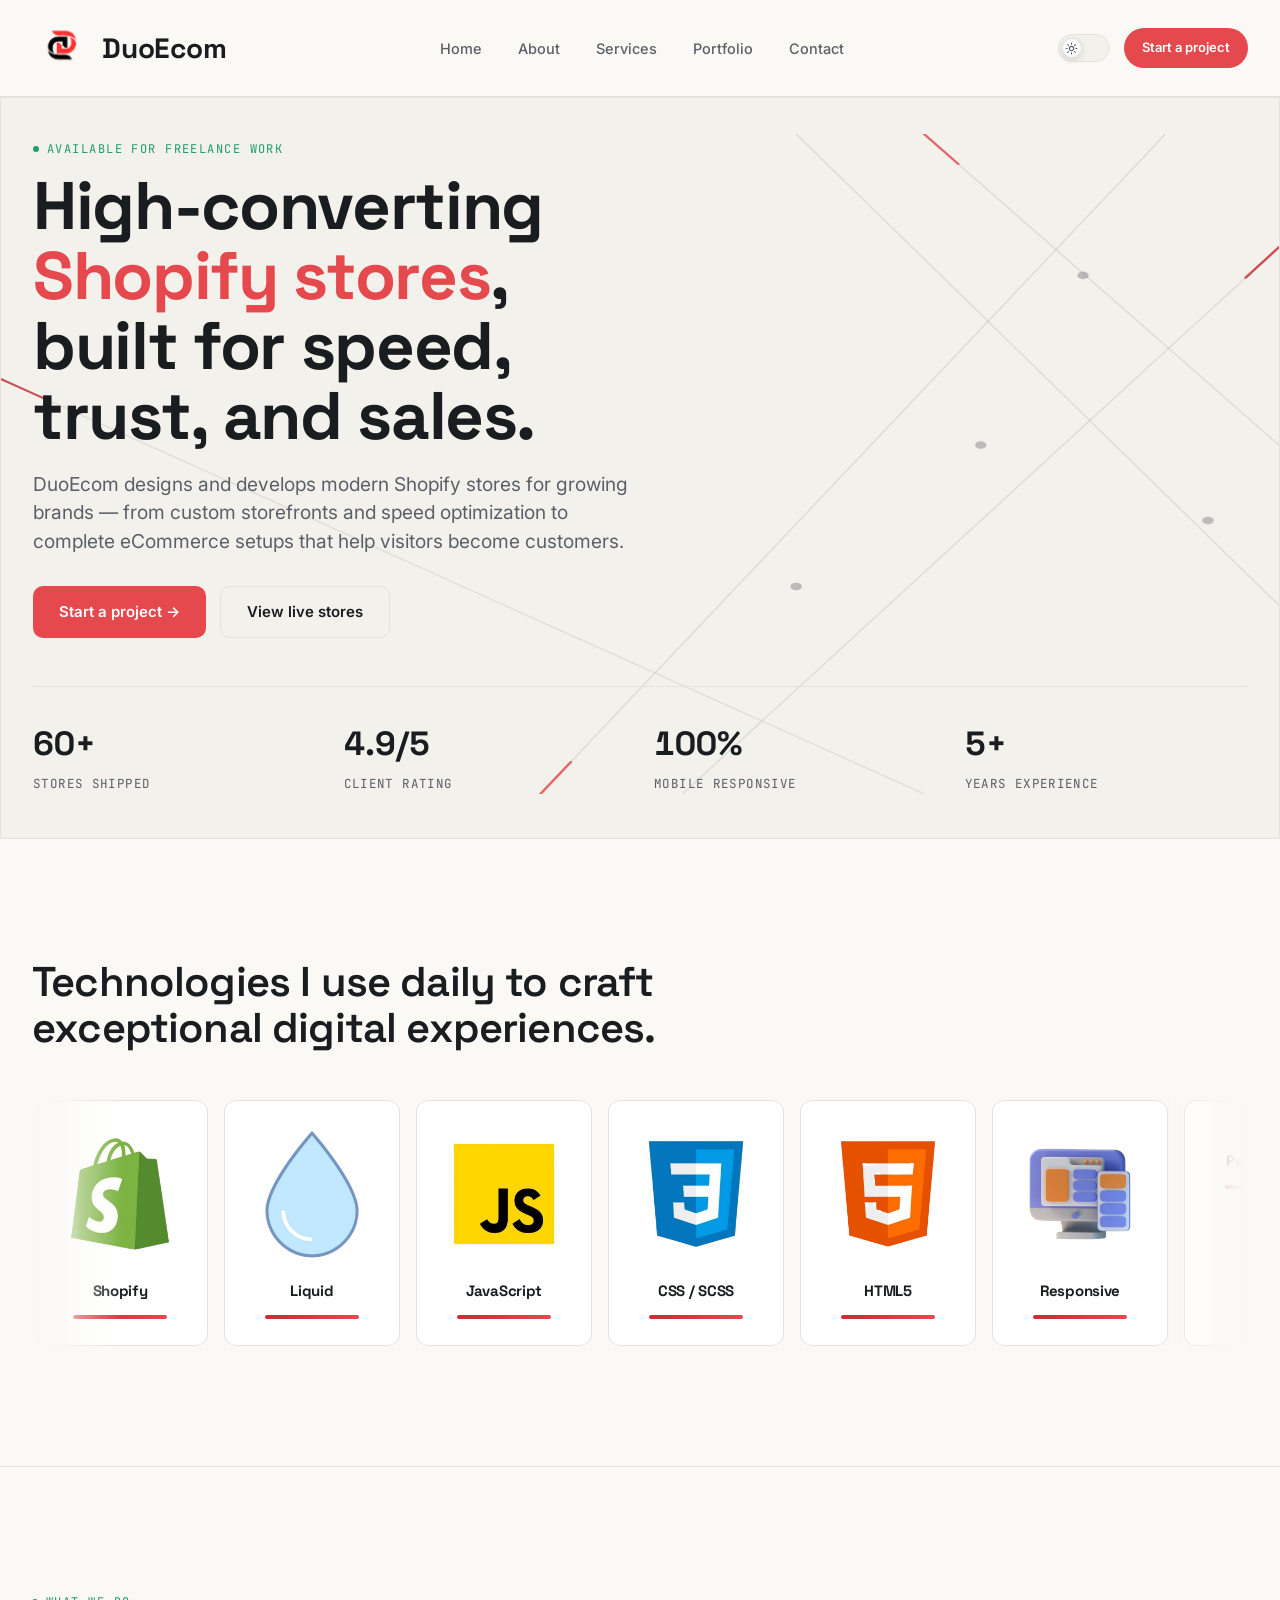
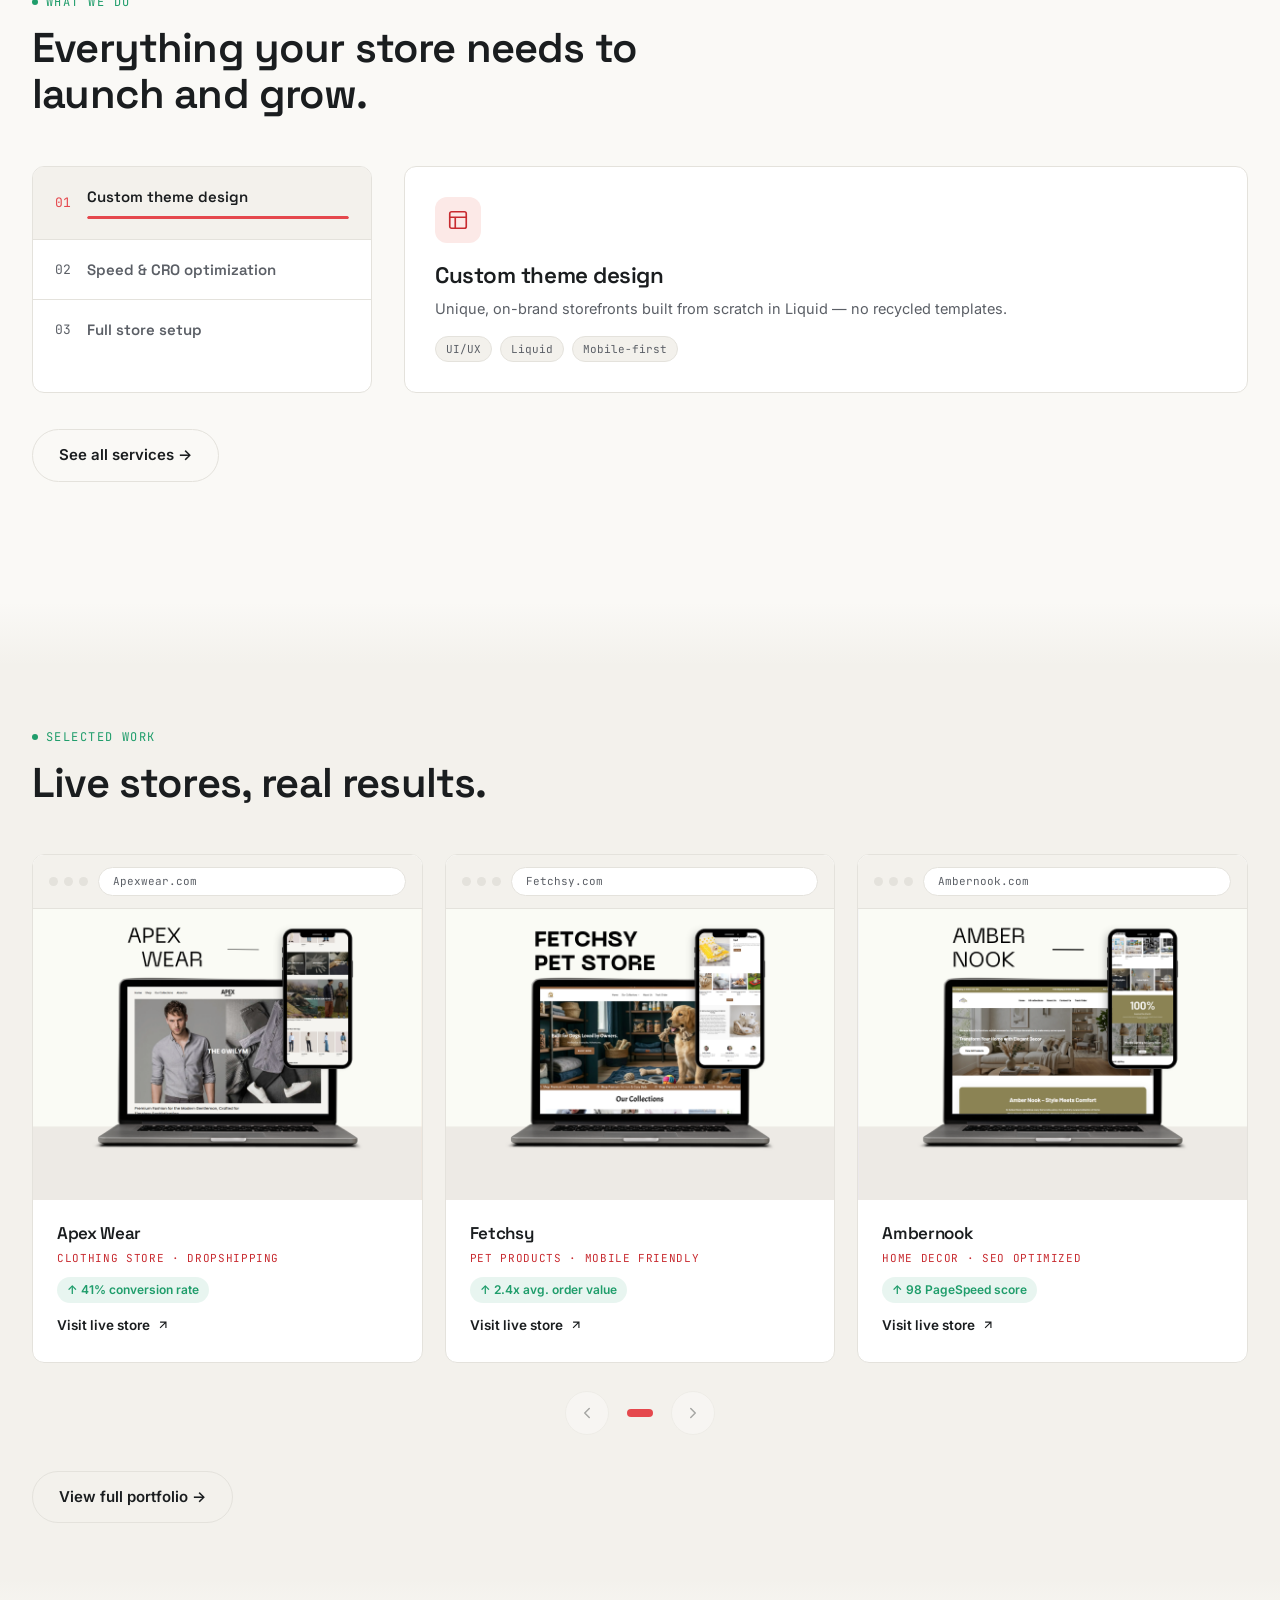
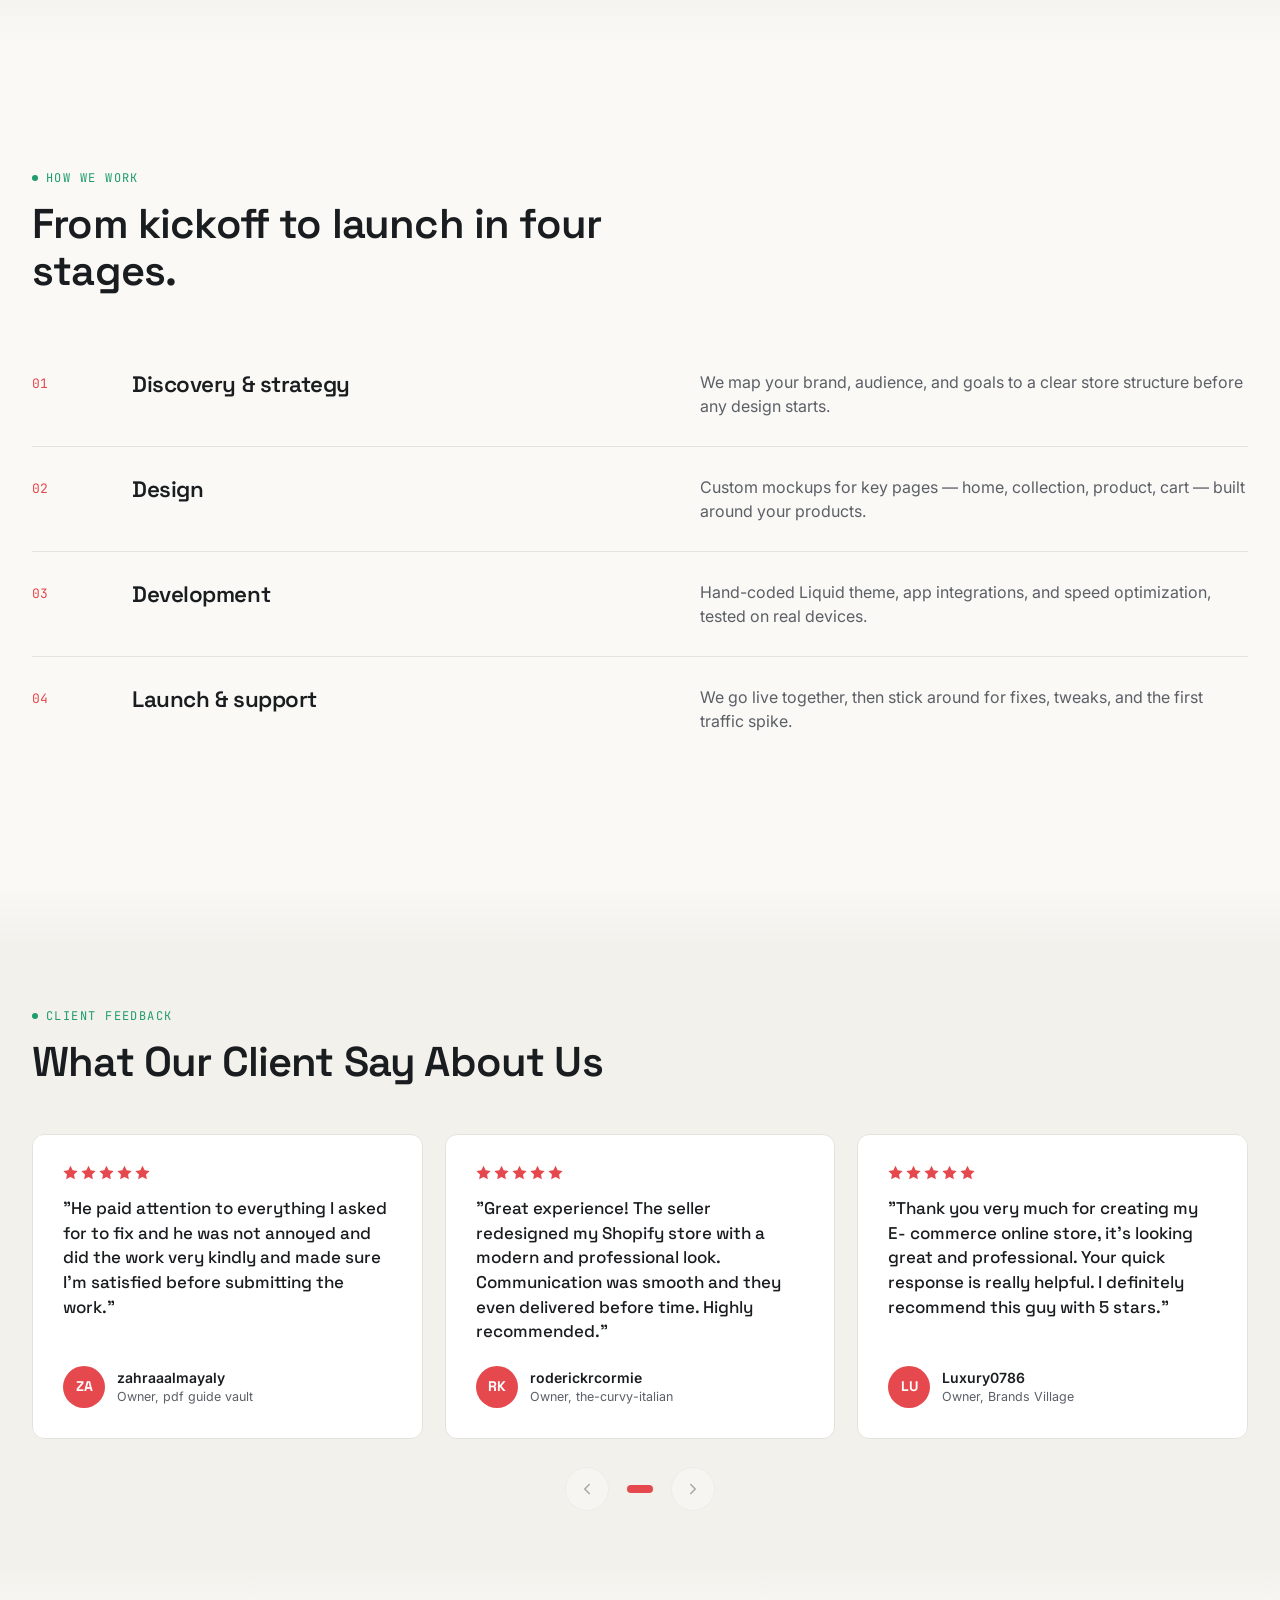
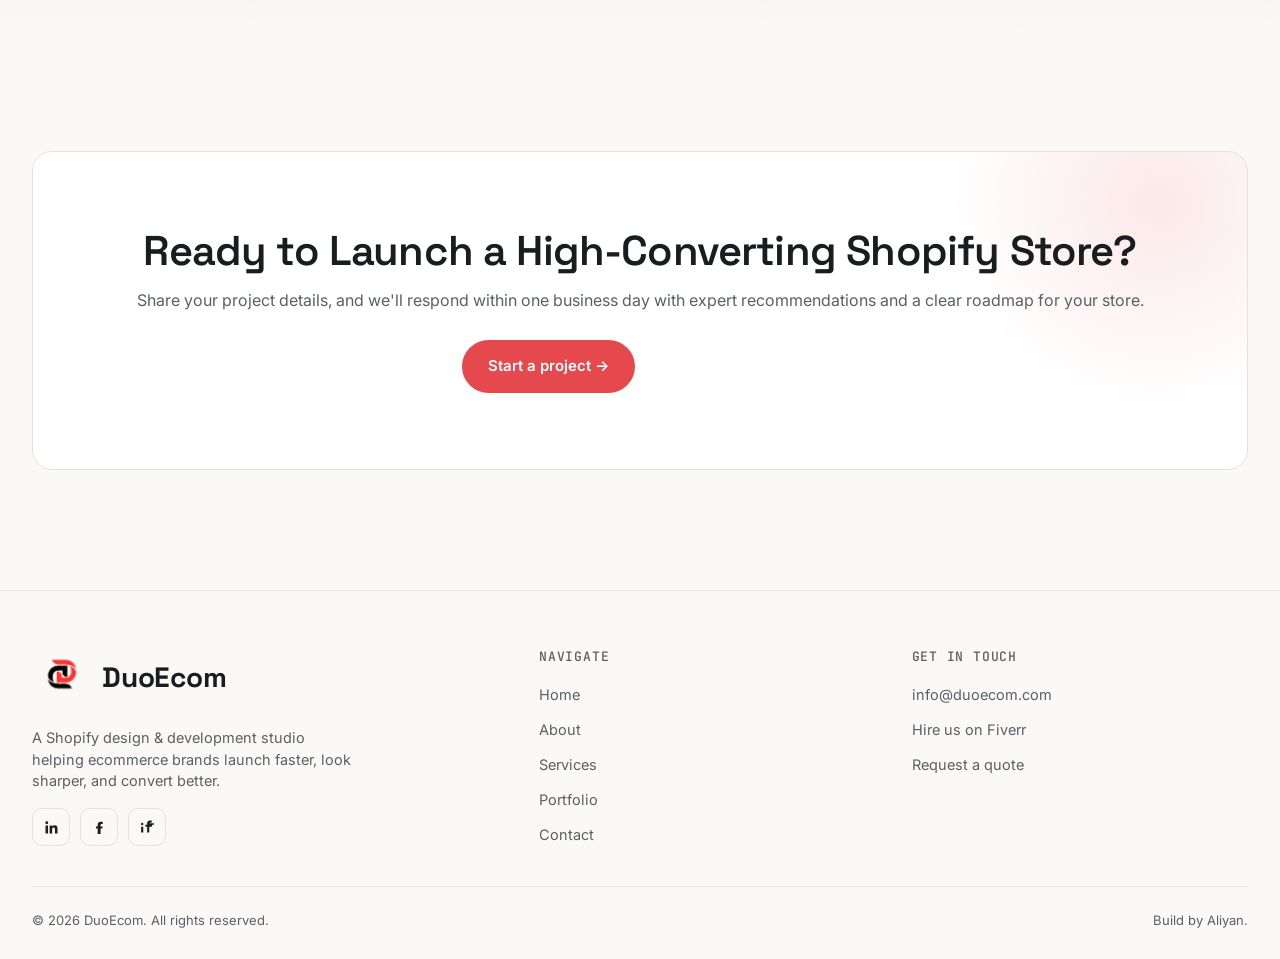
==== index.html @ a50bc4ed "first commit" ====
<!DOCTYPE html>
<html lang="en">
<head>
<meta charset="UTF-8">
<script>
(function(){
  try {
    var t = localStorage.getItem('duoecom-theme');
    if (t === 'dark') document.documentElement.setAttribute('data-theme', 'dark');
  } catch (e) {}
})();
</script>
<meta name="viewport" content="width=device-width, initial-scale=1.0">
<title>DuoEcom | Shopify Store Design &amp; Development Agency</title>
<meta name="description" content="DuoEcom is a Shopify design and development studio building high-converting ecommerce stores. Custom theme design, full store builds, migrations, and speed optimization for ambitious brands.">
<meta name="keywords" content="DuoEcom, Shopify agency, Shopify store design, Shopify development, Shopify theme design, Shopify experts, custom Shopify store, ecommerce web design">
<meta name="robots" content="index, follow">
<meta name="author" content="DuoEcom">
<link rel="canonical" href="https://duoecom.com/">

<!-- Open Graph / Facebook -->
<meta property="og:type" content="website">
<meta property="og:url" content="https://duoecom.com/">
<meta property="og:site_name" content="DuoEcom">
<meta property="og:title" content="DuoEcom | Shopify Store Design &amp; Development Agency">
<meta property="og:description" content="Custom Shopify theme design, full store builds, migrations, and speed optimization — DuoEcom builds Shopify stores that convert.">
<meta property="og:image" content="https://duoecom.com/images/og-cover.png">
<meta property="og:locale" content="en_US">

<!-- Twitter -->
<meta name="twitter:card" content="summary_large_image">
<meta name="twitter:title" content="DuoEcom | Shopify Store Design &amp; Development Agency">
<meta name="twitter:description" content="Custom Shopify theme design, full store builds, migrations, and speed optimization — DuoEcom builds Shopify stores that convert.">
<meta name="twitter:image" content="https://duoecom.com/images/og-cover.png">

<link rel="icon" type="image/png" href="./images/favicon.png">
<link rel="preconnect" href="https://fonts.googleapis.com">
<link href="https://fonts.googleapis.com/css2?family=Space+Grotesk:wght@500;600;700&family=Inter:wght@400;500;600;700&family=JetBrains+Mono:wght@400;500&display=swap" rel="stylesheet">
<link rel="stylesheet" href="./style.css">

<!-- Structured data: Organization -->
<script type="application/ld+json">
{
  "@context": "https://schema.org",
  "@type": "ProfessionalService",
  "name": "DuoEcom",
  "url": "https://duoecom.com/",
  "logo": "https://duoecom.com/images/logo1.png",
  "image": "https://duoecom.com/images/og-cover.png",
  "description": "DuoEcom is a Shopify design and development studio building high-converting ecommerce stores — custom theme design, full store builds, migrations, and speed optimization.",
  "email": "hello@duoecom.com",
  "sameAs": [
    "https://linkedin.com",
    "https://facebook.com",
    "https://fiverr.com"
  ],
  "areaServed": "Worldwide",
  "serviceType": ["Shopify theme design", "Shopify development", "Ecommerce store setup", "Shopify migration", "Conversion rate optimization"]
}
</script>
<script type="application/ld+json">
{
  "@context": "https://schema.org",
  "@type": "WebSite",
  "name": "DuoEcom",
  "url": "https://duoecom.com/"
}
</script>
</head>
<body>

<div class="scroll-progress" aria-hidden="true"></div>

<div id="preloader">
  <div class="preloader-logo">
    <img src="./images/logo1.png" alt="DuoEcom" class="logo-light">
    <img src="./images/logo2.png" alt="DuoEcom" class="logo-dark">
  </div>
  <div class="preloader-bar"></div>
</div>


<header class="site-header">
  <nav class="nav container">
    <a href="index.html" class="logo">
    <img src="./images/logo1.png" alt="DuoEcom Logo" class="logo-light">
    <img src="./images/logo2.png" alt="DuoEcom Logo" class="logo-dark">
    <span>DuoEcom</span></a>
    <ul class="nav-links">
      <li><a href="index.html">Home</a></li>
      <li><a href="./pages/about.html">About</a></li>
      <li><a href="./pages/services.html">Services</a></li>
      <li><a href="./pages/portfolio.html">Portfolio</a></li>
      <li><a href="./pages/contact.html">Contact</a></li>
    </ul>
    <div class="nav-right">
      <button class="theme-toggle" aria-label="Toggle dark mode" aria-pressed="false">
        <span class="knob">
          <svg class="icon-sun" viewBox="0 0 24 24" fill="none" stroke="currentColor" stroke-width="2" stroke-linecap="round"><circle cx="12" cy="12" r="4"/><path d="M12 2v2M12 20v2M4.93 4.93l1.41 1.41M17.66 17.66l1.41 1.41M2 12h2M20 12h2M6.34 17.66l-1.41 1.41M19.07 4.93l-1.41 1.41"/></svg>
          <svg class="icon-moon" viewBox="0 0 24 24" fill="none" stroke="currentColor" stroke-width="2" stroke-linecap="round" stroke-linejoin="round"><path d="M21 12.79A9 9 0 1 1 11.21 3 7 7 0 0 0 21 12.79z"/></svg>
        </span>
      </button>
      <a href="./pages/contact.html" class="btn btn-accent btn-sm nav-cta">Start a project</a>
      <button class="nav-toggle" aria-label="Toggle menu" aria-expanded="false">
        <span></span><span></span><span></span>
      </button>
    </div>
  </nav>
</header>

<div class="mobile-menu">
  <ul>
    <li><a href="index.html">Home</a></li>
    <li><a href="./pages/about.html">About</a></li>
    <li><a href="./pages/services.html">Services</a></li>
    <li><a href="./pages/portfolio.html">Portfolio</a></li>
    <li><a href="./pages/contact.html">Contact</a></li>
  </ul>
  <a href="./pages/contact.html" class="btn btn-accent mm-cta">Start a project</a>
  <button class="theme-toggle-mobile" aria-label="Toggle dark mode" aria-pressed="false">
    <svg class="icon-sun" viewBox="0 0 24 24" fill="none" stroke="currentColor" stroke-width="2" stroke-linecap="round" width="18" height="18"><circle cx="12" cy="12" r="4"/><path d="M12 2v2M12 20v2M4.93 4.93l1.41 1.41M17.66 17.66l1.41 1.41M2 12h2M20 12h2M6.34 17.66l-1.41 1.41M19.07 4.93l-1.41 1.41"/></svg>
    <svg class="icon-moon" viewBox="0 0 24 24" fill="none" stroke="currentColor" stroke-width="2" stroke-linecap="round" stroke-linejoin="round" width="18" height="18" style="display:none;"><path d="M21 12.79A9 9 0 1 1 11.21 3 7 7 0 0 0 21 12.79z"/></svg>
    <span>Dark mode</span>
  </button>
</div>

<main>

  <!-- ============ HERO ============ -->
  <section class="hero">
    <div class="hero-premium">
    <div class="container hero-inner">
      <div class="hero-network" aria-hidden="true">
        <svg viewBox="0 0 900 700" preserveAspectRatio="none">
          <!-- static faint grid lines -->
          <line class="net-line" x1="650" y1="0"   x2="900" y2="330" />
          <line class="net-line" x1="900" y1="120" x2="480" y2="700" />
          <line class="net-line" x1="380" y1="700" x2="820" y2="0" />
          <line class="net-line" x1="0"   y1="260" x2="650" y2="700" />
          <line class="net-line" x1="900" y1="500" x2="560" y2="0" />

          <!-- dots at a few intersections -->
          <circle class="net-dot" cx="762" cy="150" r="4" />
          <circle class="net-dot" cx="690" cy="330" r="4" />
          <circle class="net-dot" cx="560" cy="480" r="4" />
          <circle class="net-dot" cx="850" cy="410" r="4" />

          <!-- animated "running" lights, one per line -->
          <line class="net-flow net-flow-1" x1="650" y1="0"   x2="900" y2="330" />
          <line class="net-flow net-flow-2" x1="900" y1="120" x2="480" y2="700" />
          <line class="net-flow net-flow-3" x1="380" y1="700" x2="820" y2="0" />
          <line class="net-flow net-flow-4" x1="0"   y1="260" x2="650" y2="700" />
        </svg>
      </div>

      <div class="hero-grid">
        <div>
          <p class="eyebrow">Available for freelance work</p>
          <h1>High-converting <em style="font-style:normal; color:var(--accent);">Shopify stores</em>,<br>built for speed, trust, and sales.</h1>
          <p class="lead" style="margin-top:18px;">DuoEcom designs and develops modern Shopify stores for growing brands — from custom storefronts and speed optimization to complete eCommerce setups that help visitors become customers.</p>
          <div class="hero-actions">
            <a href="./pages/contact.html" class="btn btn-accent">Start a project →</a>
            <a href="./pages/portfolio.html" class="btn btn-ghost">View live stores</a>
          </div>
        </div>
      </div>

      <div class="hero-stats">
        <div class="hero-stat"><span class="num">60+</span><span class="label">STORES SHIPPED</span></div>
        <div class="hero-stat"><span class="num">4.9/5</span><span class="label">CLIENT RATING</span></div>
        <div class="hero-stat"><span class="num">100%</span><span class="label">MOBILE RESPONSIVE</span></div>
        <div class="hero-stat"><span class="num">5+</span><span class="label">YEARS EXPERIENCE</span></div>
      </div>
    </div>
    </div>
  </section>

  <!-- ============ TECH STACK ============ -->
  <section class="section container">
    <div class="section-head reveal">
      <h2>Technologies I use daily to craft exceptional digital experiences.</h2>
    </div>

    <div class="tech-marquee reveal" data-marquee>
      <div class="tech-marquee-fade tech-marquee-fade-left" aria-hidden="true"></div>
      <div class="tech-marquee-fade tech-marquee-fade-right" aria-hidden="true"></div>
      <div class="tech-marquee-track">
        <div class="tech-card">
          <div class="tech-icon">
            <img src="./images/shopify.png" alt="Shopify icon" loading="lazy">
          </div>
          <h3>Shopify</h3>
          <div class="tech-bar"></div>
        </div>
        <div class="tech-card">
          <div class="tech-icon">
            <img src="./images/liquid.png" alt="Liquid icon" loading="lazy">
          </div>
          <h3>Liquid</h3>
          <div class="tech-bar"></div>
        </div>
        <div class="tech-card">
          <div class="tech-icon">
            <img src="./images/js.png" alt="JavaScript icon" loading="lazy">
          </div>
          <h3>JavaScript</h3>
          <div class="tech-bar"></div>
        </div>
        <div class="tech-card">
          <div class="tech-icon">
            <img src="./images/css.png" alt="CSS / SCSS icon" loading="lazy">
          </div>
          <h3>CSS / SCSS</h3>
          <div class="tech-bar"></div>
        </div>
        <div class="tech-card">
          <div class="tech-icon">
            <img src="./images/html.png" alt="HTML5 icon" loading="lazy">
          </div>
          <h3>HTML5</h3>
          <div class="tech-bar"></div>
        </div>
        <div class="tech-card">
          <div class="tech-icon">
            <img src="./images/res.png" alt="Responsive icon" loading="lazy">
          </div>
          <h3>Responsive</h3>
          <div class="tech-bar"></div>
        </div>
        <div class="tech-card">
          <div class="tech-icon">
            <img src="./images/per.png" alt="Performance icon" loading="lazy">
          </div>
          <h3>Performance</h3>
          <div class="tech-bar"></div>
        </div>
        <div class="tech-card">
          <div class="tech-icon">
            <img src="./images/ui.png" alt="UX Design icon" loading="lazy">
          </div>
          <h3>UX Design</h3>
          <div class="tech-bar"></div>
        </div>
      </div>
      <div class="tech-marquee-track" aria-hidden="true">
        <div class="tech-card">
          <div class="tech-icon">
            <img src="./images/shopify.png" alt="" loading="lazy">
          </div>
          <h3>Shopify</h3>
          <div class="tech-bar"></div>
        </div>
        <div class="tech-card">
          <div class="tech-icon">
            <img src="./images/liquid.png" alt="" loading="lazy">
          </div>
          <h3>Liquid</h3>
          <div class="tech-bar"></div>
        </div>
        <div class="tech-card">
          <div class="tech-icon">
            <img src="./images/js.png" alt="" loading="lazy">
          </div>
          <h3>JavaScript</h3>
          <div class="tech-bar"></div>
        </div>
        <div class="tech-card">
          <div class="tech-icon">
            <img src="./images/css.png" alt="" loading="lazy">
          </div>
          <h3>CSS / SCSS</h3>
          <div class="tech-bar"></div>
        </div>
        <div class="tech-card">
          <div class="tech-icon">
            <img src="./images/html.png" alt="" loading="lazy">
          </div>
          <h3>HTML5</h3>
          <div class="tech-bar"></div>
        </div>
        <div class="tech-card">
          <div class="tech-icon">
            <img src="./images/res.png" alt="" loading="lazy">
          </div>
          <h3>Responsive</h3>
          <div class="tech-bar"></div>
        </div>
        <div class="tech-card">
          <div class="tech-icon">
            <img src="./images/per.png" alt="" loading="lazy">
          </div>
          <h3>Performance</h3>
          <div class="tech-bar"></div>
        </div>
        <div class="tech-card">
          <div class="tech-icon">
            <img src="./images/ui.png" alt="" loading="lazy">
          </div>
          <h3>UX Design</h3>
          <div class="tech-bar"></div>
        </div>
      </div>
    </div>
  </section>

  <hr class="divider container">

  <!-- ============ SERVICES PREVIEW ============ -->
  <section class="section container">
    <div class="section-head reveal">
      <p class="eyebrow">What we do</p>
      <h2>Everything your store needs to launch and grow.</h2>
    </div>

    <div class="services-interactive reveal" data-service-tabs>
      <div class="services-nav">
        <button class="service-nav-item is-active" data-service-target="0" type="button">
          <span class="service-nav-num">01</span>
          <span class="service-nav-text">
            <span class="service-nav-title">Custom theme design</span>
            <span class="service-nav-progress"><span class="service-nav-progress-fill"></span></span>
          </span>
        </button>
        <button class="service-nav-item" data-service-target="1" type="button">
          <span class="service-nav-num">02</span>
          <span class="service-nav-text">
            <span class="service-nav-title">Speed &amp; CRO optimization</span>
            <span class="service-nav-progress"><span class="service-nav-progress-fill"></span></span>
          </span>
        </button>
        <button class="service-nav-item" data-service-target="2" type="button">
          <span class="service-nav-num">03</span>
          <span class="service-nav-text">
            <span class="service-nav-title">Full store setup</span>
            <span class="service-nav-progress"><span class="service-nav-progress-fill"></span></span>
          </span>
        </button>
      </div>

      <div class="services-panels">
        <div class="card service-panel is-active" data-service-panel="0">
          <div class="service-icon">
            <svg viewBox="0 0 24 24" fill="none" stroke-width="1.8" stroke-linecap="round"><rect x="3" y="3" width="18" height="18" rx="2"/><path d="M3 9h18M9 21V9"/></svg>
          </div>
          <h3>Custom theme design</h3>
          <p style="margin-top:8px; font-size:14.5px;">Unique, on-brand storefronts built from scratch in Liquid — no recycled templates.</p>
          <div class="service-tags"><span class="tag">UI/UX</span><span class="tag">Liquid</span><span class="tag">Mobile-first</span></div>
        </div>

        <div class="card service-panel" data-service-panel="1">
          <div class="service-icon">
            <svg viewBox="0 0 24 24" fill="none" stroke-width="1.8" stroke-linecap="round"><path d="M13 2L3 14h7l-1 8 10-12h-7l1-8z"/></svg>
          </div>
          <h3>Speed &amp; CRO optimization</h3>
          <p style="margin-top:8px; font-size:14.5px;">Faster load times, smarter checkout flows, and layout tweaks that turn browsers into buyers.</p>
          <div class="service-tags"><span class="tag">Core Web Vitals</span><span class="tag">A/B testing</span></div>
        </div>

        <div class="card service-panel" data-service-panel="2">
          <div class="service-icon">
            <svg viewBox="0 0 24 24" fill="none" stroke-width="1.8" stroke-linecap="round"><path d="M14 2H6a2 2 0 0 0-2 2v16a2 2 0 0 0 2 2h12a2 2 0 0 0 2-2V8z"/><path d="M14 2v6h6"/></svg>
          </div>
          <h3>Full store setup</h3>
          <p style="margin-top:8px; font-size:14.5px;">Apps, payments, shipping, and product catalog — configured end to end, ready to sell on day one.</p>
          <div class="service-tags"><span class="tag">Migration</span><span class="tag">Apps</span></div>
        </div>
      </div>
    </div>

    <div style="margin-top:36px;">
      <a href="./pages/services.html" class="btn btn-ghost">See all services →</a>
    </div>
  </section>

  <!-- ============ PORTFOLIO PREVIEW ============ -->
  <section class="section section-bg">
    <div class="container">
      <div class="section-head reveal">
        <p class="eyebrow">Selected work</p>
        <h2>Live stores, real results.</h2>
      </div>

      <div class="carousel" data-carousel>
        <div class="carousel-viewport" data-carousel-viewport>
          <div class="carousel-track" data-carousel-track>

            <div class="card portfolio-card carousel-slide reveal" style="--i:0">
              <div class="store-frame">
                <div class="store-frame-bar">
                  <div class="store-frame-dots"><span></span><span></span><span></span></div>
                  <div class="store-frame-url">Apexwear.com</div>
                </div>
                <button type="button" class="store-frame-body reveal-img lightbox-trigger" style="background:linear-gradient(135deg,#FBEFE6,#F3E2D3);"
                  data-lightbox-src="./images/work1.png"
                  data-lightbox-title="Apex Wear"
                  data-lightbox-cat="Clothing store · Dropshipping"
                  data-lightbox-chip="↑ 41% conversion rate"
                  aria-label="Open Apex Wear store preview">
                  <img src="./images/work1.png" alt="Aural Home — Shopify e-commerce store homepage design" width="800" height="500" loading="lazy" />
                  <span class="lightbox-hint">
                    <svg viewBox="0 0 24 24" fill="none" stroke="currentColor" stroke-width="2" stroke-linecap="round" stroke-linejoin="round"><path d="M15 3h6v6M9 21H3v-6M21 3l-7 7M3 21l7-7"/></svg>
                  </span>
                </button>
              </div>
              <div class="portfolio-meta">
                <div class="row"><h3 style="font-size:17px;">Apex Wear</h3></div>
                <p class="cat">Clothing store · Dropshipping</p>
                <span class="result-chip">↑ 41% conversion rate</span><br>
                <a href="#" target="_blank" rel="noopener" class="portfolio-link">Visit live store <svg viewBox="0 0 24 24" fill="none" stroke="currentColor" stroke-width="2"><path d="M7 17L17 7M7 7h10v10"/></svg></a>
              </div>
            </div>

            <div class="card portfolio-card carousel-slide reveal" style="--i:1">
              <div class="store-frame">
                <div class="store-frame-bar">
                  <div class="store-frame-dots"><span></span><span></span><span></span></div>
                  <div class="store-frame-url">Fetchsy.com</div>
                </div>
                <button type="button" class="store-frame-body reveal-img lightbox-trigger" style="background:linear-gradient(135deg,#E7EEFB,#DCE6F7);"
                  data-lightbox-src="./images/work2.png"
                  data-lightbox-title="Fetchsy"
                  data-lightbox-cat="Pet products · Mobile Friendly"
                  data-lightbox-chip="↑ 2.4x avg. order value"
                  aria-label="Open Fetchsy store preview">
                  <img src="./images/work2.png" alt="Peaks & Co. — Shopify e-commerce store homepage design" width="800" height="500" loading="lazy" />
                  <span class="lightbox-hint">
                    <svg viewBox="0 0 24 24" fill="none" stroke="currentColor" stroke-width="2" stroke-linecap="round" stroke-linejoin="round"><path d="M15 3h6v6M9 21H3v-6M21 3l-7 7M3 21l7-7"/></svg>
                  </span>
                </button>
              </div>
              <div class="portfolio-meta">
                <div class="row"><h3 style="font-size:17px;">Fetchsy</h3></div>
                <p class="cat">Pet products · Mobile Friendly</p>
                <span class="result-chip">↑ 2.4x avg. order value</span><br>
                <a href="#" target="_blank" rel="noopener" class="portfolio-link">Visit live store <svg viewBox="0 0 24 24" fill="none" stroke="currentColor" stroke-width="2"><path d="M7 17L17 7M7 7h10v10"/></svg></a>
              </div>
            </div>

            <div class="card portfolio-card carousel-slide reveal" style="--i:2">
              <div class="store-frame">
                <div class="store-frame-bar">
                  <div class="store-frame-dots"><span></span><span></span><span></span></div>
                  <div class="store-frame-url">Ambernook.com</div>
                </div>
                <button type="button" class="store-frame-body reveal-img lightbox-trigger" style="background:linear-gradient(135deg,#EDEAFB,#E3DEF6);"
                  data-lightbox-src="./images/work3.png"
                  data-lightbox-title="Ambernook"
                  data-lightbox-cat="Home decor · SEO Optimized"
                  data-lightbox-chip="↑ 98 PageSpeed score"
                  aria-label="Open Ambernook store preview">
                  <img src="./images/work3.png" alt="Lumen Skincare — Shopify e-commerce store homepage design" width="800" height="500" loading="lazy" />
                  <span class="lightbox-hint">
                    <svg viewBox="0 0 24 24" fill="none" stroke="currentColor" stroke-width="2" stroke-linecap="round" stroke-linejoin="round"><path d="M15 3h6v6M9 21H3v-6M21 3l-7 7M3 21l7-7"/></svg>
                  </span>
                </button>
              </div>
              <div class="portfolio-meta">
                <div class="row"><h3 style="font-size:17px;">Ambernook</h3></div>
                <p class="cat">Home decor · SEO Optimized</p>
                <span class="result-chip">↑ 98 PageSpeed score</span><br>
                <a href="#" target="_blank" rel="noopener" class="portfolio-link">Visit live store <svg viewBox="0 0 24 24" fill="none" stroke="currentColor" stroke-width="2"><path d="M7 17L17 7M7 7h10v10"/></svg></a>
              </div>
            </div>

          </div>
        </div>

        <div class="carousel-controls">
          <button class="carousel-arrow" data-carousel-prev type="button" aria-label="Previous store">
            <svg viewBox="0 0 24 24" fill="none" stroke="currentColor" stroke-width="2" stroke-linecap="round" stroke-linejoin="round"><path d="M15 18l-6-6 6-6"/></svg>
          </button>
          <div class="carousel-dots" data-carousel-dots></div>
          <button class="carousel-arrow" data-carousel-next type="button" aria-label="Next store">
            <svg viewBox="0 0 24 24" fill="none" stroke="currentColor" stroke-width="2" stroke-linecap="round" stroke-linejoin="round"><path d="M9 18l6-6-6-6"/></svg>
          </button>
        </div>
      </div>

      <div style="margin-top:36px;">
        <a href="./pages/portfolio.html" class="btn btn-ghost">View full portfolio →</a>
      </div>
    </div>
  </section>

  <!-- ============ PROCESS ============ -->
  <section class="section container">
    <div class="section-head reveal">
      <p class="eyebrow">How we work</p>
      <h2>From kickoff to launch in four stages.</h2>
    </div>
    <div class="process-list reveal-group">
      <div class="process-step reveal" style="--i:0">
        <span class="process-num">01</span>
        <h3>Discovery &amp; strategy</h3>
        <p>We map your brand, audience, and goals to a clear store structure before any design starts.</p>
      </div>
      <div class="process-step reveal" style="--i:1">
        <span class="process-num">02</span>
        <h3>Design</h3>
        <p>Custom mockups for key pages — home, collection, product, cart — built around your products.</p>
      </div>
      <div class="process-step reveal" style="--i:2">
        <span class="process-num">03</span>
        <h3>Development</h3>
        <p>Hand-coded Liquid theme, app integrations, and speed optimization, tested on real devices.</p>
      </div>
      <div class="process-step reveal" style="--i:3">
        <span class="process-num">04</span>
        <h3>Launch &amp; support</h3>
        <p>We go live together, then stick around for fixes, tweaks, and the first traffic spike.</p>
      </div>
    </div>
  </section>

  <!-- ============ TESTIMONIALS ============ -->
  <section class="section section-bg">
    <div class="container">
      <div class="section-head reveal">
        <p class="eyebrow">Client feedback</p>
        <h2>What Our Client Say About Us</h2>
      </div>

      <div class="carousel testimonial-carousel" data-carousel>
        <div class="carousel-viewport" data-carousel-viewport>
          <div class="carousel-track" data-carousel-track>

            <div class="card testimonial-card carousel-slide reveal" style="--i:0">
              <div>
                <div class="stars">
                  <svg viewBox="0 0 20 20"><path d="M10 1l2.9 6 6.6.9-4.8 4.6 1.1 6.5L10 16l-5.8 3 1.1-6.5L.5 7.9l6.6-.9z"/></svg>
                  <svg viewBox="0 0 20 20"><path d="M10 1l2.9 6 6.6.9-4.8 4.6 1.1 6.5L10 16l-5.8 3 1.1-6.5L.5 7.9l6.6-.9z"/></svg>
                  <svg viewBox="0 0 20 20"><path d="M10 1l2.9 6 6.6.9-4.8 4.6 1.1 6.5L10 16l-5.8 3 1.1-6.5L.5 7.9l6.6-.9z"/></svg>
                  <svg viewBox="0 0 20 20"><path d="M10 1l2.9 6 6.6.9-4.8 4.6 1.1 6.5L10 16l-5.8 3 1.1-6.5L.5 7.9l6.6-.9z"/></svg>
                  <svg viewBox="0 0 20 20"><path d="M10 1l2.9 6 6.6.9-4.8 4.6 1.1 6.5L10 16l-5.8 3 1.1-6.5L.5 7.9l6.6-.9z"/></svg>
                </div>
                <p class="testimonial-quote">"He paid attention to everything I asked for to fix and he was not annoyed and did the work very kindly and made sure I’m satisfied before submitting the work."</p>
              </div>
              <div class="testimonial-person">
                <div class="avatar">ZA</div>
                <div><div class="name">zahraaalmayaly</div><div class="role">Owner, pdf guide vault</div></div>
              </div>
            </div>

            <div class="card testimonial-card carousel-slide reveal" style="--i:1">
              <div>
                <div class="stars">
                  <svg viewBox="0 0 20 20"><path d="M10 1l2.9 6 6.6.9-4.8 4.6 1.1 6.5L10 16l-5.8 3 1.1-6.5L.5 7.9l6.6-.9z"/></svg>
                  <svg viewBox="0 0 20 20"><path d="M10 1l2.9 6 6.6.9-4.8 4.6 1.1 6.5L10 16l-5.8 3 1.1-6.5L.5 7.9l6.6-.9z"/></svg>
                  <svg viewBox="0 0 20 20"><path d="M10 1l2.9 6 6.6.9-4.8 4.6 1.1 6.5L10 16l-5.8 3 1.1-6.5L.5 7.9l6.6-.9z"/></svg>
                  <svg viewBox="0 0 20 20"><path d="M10 1l2.9 6 6.6.9-4.8 4.6 1.1 6.5L10 16l-5.8 3 1.1-6.5L.5 7.9l6.6-.9z"/></svg>
                  <svg viewBox="0 0 20 20"><path d="M10 1l2.9 6 6.6.9-4.8 4.6 1.1 6.5L10 16l-5.8 3 1.1-6.5L.5 7.9l6.6-.9z"/></svg>
                </div>
                <p class="testimonial-quote">"Great experience! The seller redesigned my Shopify store with a modern and professional look. Communication was smooth and they even delivered before time. Highly recommended."</p>
              </div>
              <div class="testimonial-person">
                <div class="avatar">RK</div>
                <div><div class="name">roderickrcormie</div><div class="role">Owner, the-curvy-italian</div></div>
              </div>
            </div>

            <div class="card testimonial-card carousel-slide reveal" style="--i:2">
              <div>
                <div class="stars">
                  <svg viewBox="0 0 20 20"><path d="M10 1l2.9 6 6.6.9-4.8 4.6 1.1 6.5L10 16l-5.8 3 1.1-6.5L.5 7.9l6.6-.9z"/></svg>
                  <svg viewBox="0 0 20 20"><path d="M10 1l2.9 6 6.6.9-4.8 4.6 1.1 6.5L10 16l-5.8 3 1.1-6.5L.5 7.9l6.6-.9z"/></svg>
                  <svg viewBox="0 0 20 20"><path d="M10 1l2.9 6 6.6.9-4.8 4.6 1.1 6.5L10 16l-5.8 3 1.1-6.5L.5 7.9l6.6-.9z"/></svg>
                  <svg viewBox="0 0 20 20"><path d="M10 1l2.9 6 6.6.9-4.8 4.6 1.1 6.5L10 16l-5.8 3 1.1-6.5L.5 7.9l6.6-.9z"/></svg>
                  <svg viewBox="0 0 20 20"><path d="M10 1l2.9 6 6.6.9-4.8 4.6 1.1 6.5L10 16l-5.8 3 1.1-6.5L.5 7.9l6.6-.9z"/></svg>
                </div>
                <p class="testimonial-quote">"Thank you very much for creating my E- commerce online store, it’s looking great and professional. Your quick response is really helpful. I definitely recommend this guy with 5 stars."</p>
              </div>
              <div class="testimonial-person">
                <div class="avatar">LU</div>
                <div><div class="name">Luxury0786</div><div class="role">Owner, Brands Village</div></div>
              </div>
            </div>

          </div>
        </div>

        <div class="carousel-controls">
          <button class="carousel-arrow" data-carousel-prev type="button" aria-label="Previous testimonial">
            <svg viewBox="0 0 24 24" fill="none" stroke="currentColor" stroke-width="2" stroke-linecap="round" stroke-linejoin="round"><path d="M15 18l-6-6 6-6"/></svg>
          </button>
          <div class="carousel-dots" data-carousel-dots></div>
          <button class="carousel-arrow" data-carousel-next type="button" aria-label="Next testimonial">
            <svg viewBox="0 0 24 24" fill="none" stroke="currentColor" stroke-width="2" stroke-linecap="round" stroke-linejoin="round"><path d="M9 18l6-6-6-6"/></svg>
          </button>
        </div>
      </div>
    </div>
  </section>

  <!-- ============ CTA ============ -->
  <section class="section container">
    <div class="cta-band reveal">
      <h2>Ready to Launch a High-Converting Shopify Store?</h2>
      <p>Share your project details, and we'll respond within one business day with expert recommendations and a clear roadmap for your store.</p>
      <div class="btn-row">
        <a href="./pages/contact.html" class="btn btn-accent">Start a project →</a>
        <a href="./pages/portfolio.html" class="btn btn-ghost" style="border-color:rgba(255,255,255,.3); color:#fff;">View live stores</a>
      </div>
    </div>
  </section>

</main>

<footer class="site-footer">
  <div class="container">
    <div class="footer-top">
      <div class="footer-brand">
      <a href="index.html" class="logo">
    <img src="./images/logo1.png" alt="DuoEcom Logo" class="logo-light">
    <img src="./images/logo2.png" alt="DuoEcom Logo" class="logo-dark">
    <span>DuoEcom</span></a>
        <p>A Shopify design &amp; development studio helping ecommerce brands launch faster, look sharper, and convert better.</p>
        <div class="social-row">
          <a href="https://www.linkedin.com/in/aliyan-yousaf/" target="_blank" rel="noopener" class="social-btn" aria-label="LinkedIn">
            <svg viewBox="0 0 24 24" fill="var(--ink)"><path d="M20.45 20.45h-3.56v-5.57c0-1.33-.02-3.04-1.85-3.04-1.85 0-2.14 1.45-2.14 2.94v5.67H9.34V9h3.41v1.56h.05c.48-.9 1.64-1.85 3.38-1.85 3.61 0 4.28 2.38 4.28 5.47v6.27zM5.34 7.43a2.07 2.07 0 1 1 0-4.14 2.07 2.07 0 0 1 0 4.14zM7.12 20.45H3.56V9h3.56v11.45z"/></svg>
          </a>
          <a href="https://facebook.com" target="_blank" rel="noopener" class="social-btn" aria-label="Facebook">
            <svg viewBox="0 0 24 24" fill="var(--ink)"><path d="M13.5 21v-7.5h2.5l.5-3h-3V8.5c0-.87.24-1.5 1.5-1.5h1.6V4.2C15.8 4.1 14.7 4 13.5 4 11 4 9.5 5.5 9.5 8.2v2.3H7v3h2.5V21h4z"/></svg>
          </a>
          <a href="https://www.fiverr.com/aliyanyy77" target="_blank" rel="noopener" class="social-btn" aria-label="Fiverr">
            <svg viewBox="0 0 24 24" fill="var(--ink)"><path d="M21 8h-6V6.5A1.5 1.5 0 0 1 16.5 5H18V2h-2.2A4.3 4.3 0 0 0 11.5 6.3V8H9v3h2.5v8h3v-8H18l.7-3h-3.7V6.5A.5.5 0 0 1 15.5 6H17v0h4zM3 11h3v8H3z"/><circle cx="4.5" cy="7" r="1.7"/></svg>
          </a>
        </div>
      </div>
      <div class="footer-col">
        <h4>Navigate</h4>
        <ul>
          <li><a href="index.html">Home</a></li>
          <li><a href="./pages/about.html">About</a></li>
          <li><a href="./pages/services.html">Services</a></li>
          <li><a href="./pages/portfolio.html">Portfolio</a></li>
          <li><a href="./pages/contact.html">Contact</a></li>
        </ul>
      </div>
      <div class="footer-col">
        <h4>Get in touch</h4>
        <ul>
          <li><a href="mailto:info@duoecom.com">info@duoecom.com</a></li>
          <li><a href="https://www.fiverr.com/aliyanyy77" target="_blank" rel="noopener">Hire us on Fiverr</a></li>
          <li><a href="./pages/contact.html">Request a quote</a></li>
        </ul>
      </div>
    </div>
    <div class="footer-bottom">
      <span>© 2026 DuoEcom. All rights reserved.</span>
      <span>Build by Aliyan.</span>
    </div>
  </div>
</footer>

<!-- ============ PORTFOLIO LIGHTBOX ============ -->
<div class="lightbox" data-lightbox aria-hidden="true">
  <div class="lightbox-backdrop" data-lightbox-close></div>
  <div class="lightbox-dialog" role="dialog" aria-modal="true" aria-label="Store preview">
    <button type="button" class="lightbox-close" data-lightbox-close aria-label="Close preview">
      <svg viewBox="0 0 24 24" fill="none" stroke="currentColor" stroke-width="2" stroke-linecap="round" stroke-linejoin="round"><path d="M18 6L6 18M6 6l12 12"/></svg>
    </button>
    <div class="lightbox-media">
      <img data-lightbox-img src="" alt="">
    </div>
    <div class="lightbox-info">
      <h3 data-lightbox-title></h3>
      <p class="cat" data-lightbox-cat></p>
      <span class="result-chip" data-lightbox-chip></span>
    </div>
  </div>
</div>

<script src="https://cdnjs.cloudflare.com/ajax/libs/gsap/3.12.5/gsap.min.js" defer></script>
<script src="main.js" defer></script>
</body>
</html>
---- style.css ----
/* ==========================================================================
   DuoEcom — Shopify Design & Development Agency
   Design tokens
   ========================================================================== */
:root {
  /* Color — light (default) */
  --bg:           #FAF9F6;
  --bg-soft:      #F3F1EC;
  --surface:      #FFFFFF;
  --accent-tint:  #FCE9E7;
  --ink:          #1A1D1F;
  --ink-soft:     #5B5F66;
  --line:         #E4E2DC;
  --accent:       #E5484D;
  --accent-dark:  #C82B30;
  --accent-ink:   #FFFFFF;
  --success:      #1F9D6B;
  --shadow-soft:  rgba(26,29,31,.14);
  --shadow-strong: rgba(26,29,31,.22);

  /* Hero network graphic — theme-aware line/dot colors */
  --net-line-color: rgba(26,29,31,.08);
  --net-dot-color:  rgba(26,29,31,.25);

  /* Type */
  --font-display: "Space Grotesk", "Helvetica Neue", Arial, sans-serif;
  --font-body:    "Inter", "Helvetica Neue", Arial, sans-serif;
  --font-mono:    "JetBrains Mono", "Courier New", monospace;

  /* Scale */
  --container: 1180px;
  --radius-sm: 6px;
  --radius-md: 12px;
  --radius-lg: 20px;

  /* Motion */
  --ease: cubic-bezier(.16,.84,.44,1);
  --ease-spring: cubic-bezier(.34,1.56,.64,1);
}

/* Dark theme overrides */
[data-theme="dark"] {
  --bg:           #14161A;
  --bg-soft:      #1B1E23;
  --surface:      #1F2228;
  --accent-tint:  #3A2222;
  --ink:          #F2F1ED;
  --ink-soft:     #9A9DA4;
  --line:         #2D3038;
  --accent:       #FF6B6F;
  --accent-dark:  #FF9A9D;
  --accent-ink:   #14161A;
  --success:      #36C98C;
  --shadow-soft:  rgba(0,0,0,.45);
  --shadow-strong: rgba(0,0,0,.6);

  --net-line-color: rgba(255,255,255,.10);
  --net-dot-color:  rgba(255,255,255,.35);
}

[data-theme="dark"] .site-header { background: rgba(20,22,26,.82); }
[data-theme="dark"] .btn-primary { background: var(--accent); color: var(--accent-ink); }
[data-theme="dark"] .btn-primary:hover { background: var(--accent-dark); }
[data-theme="dark"] .logo-mark::after { border-color: var(--accent-ink); }
[data-theme="dark"] .social-btn svg { fill: var(--ink); }

* { margin: 0; padding: 0; box-sizing: border-box; }

html { scroll-behavior: smooth; }

body, .site-header, .card, .form-card, .contact-info-card, .store-frame,
.store-frame-bar, .store-frame-url, .btn-ghost, .field input, .field textarea,
.field select, .trust-pill, .tag, .skill-bar-track, .cta-band, .social-btn,
.faq-item, .filter-btn, .theme-toggle {
  transition: background .35s ease, color .35s ease, border-color .35s ease, box-shadow .35s ease;
}

@media (prefers-reduced-motion: reduce) {
  html { scroll-behavior: auto; }
  *, *::before, *::after {
    animation-duration: .001ms !important;
    animation-iteration-count: 1 !important;
    transition-duration: .001ms !important;
    scroll-behavior: auto !important;
  }
}

body {
  font-family: var(--font-body);
  background: var(--bg);
  color: var(--ink);
  -webkit-font-smoothing: antialiased;
  line-height: 1.5;
  overflow-x: hidden;
}

img, svg { display: block; max-width: 100%; }

a { color: inherit; text-decoration: none; }

ul { list-style: none; }

button { font-family: inherit; cursor: pointer; border: none; background: none; color: inherit; }

:focus-visible {
  outline: 2px solid var(--accent);
  outline-offset: 3px;
  border-radius: 4px;
}

.container {
  width: 100%;
  margin: 0 auto;
  padding: 0 20px;
}

@media (max-width: 380px) {
  .container { padding: 0 16px; }
}

@media (min-width: 768px) {
  .container { padding: 0 32px; }
}

.eyebrow {
  font-family: var(--font-mono);
  font-size: 12px;
  letter-spacing: .12em;
  text-transform: uppercase;
  color: var(--success);
  display: inline-flex;
  align-items: center;
  gap: 8px;
  margin-bottom: 14px;
}

.eyebrow::before {
  content: "";
  width: 6px;
  height: 6px;
  border-radius: 50%;
  background: var(--success);
  flex-shrink: 0;
  box-shadow: 0 0 0 0 rgba(31,157,107,.5);
  animation: eyebrow-pulse 2s ease-out infinite;
}

@keyframes eyebrow-pulse {
  0%   { box-shadow: 0 0 0 0 rgba(31,157,107,.5); }
  70%  { box-shadow: 0 0 0 6px rgba(31,157,107,0); }
  100% { box-shadow: 0 0 0 0 rgba(31,157,107,0); }
}

[data-theme="dark"] .eyebrow::before {
  animation-name: eyebrow-pulse-dark;
}

@keyframes eyebrow-pulse-dark {
  0%   { box-shadow: 0 0 0 0 rgba(54,201,140,.5); }
  70%  { box-shadow: 0 0 0 6px rgba(54,201,140,0); }
  100% { box-shadow: 0 0 0 0 rgba(54,201,140,0); }
}

h1, h2, h3, h4 {
  font-family: var(--font-display);
  letter-spacing: -0.02em;
  font-weight: 600;
  color: var(--ink);
}

h1 { font-size: clamp(2.2rem, 6vw, 4.2rem); line-height: 1.04; font-weight: 700; }
h2 { font-size: clamp(1.7rem, 4vw, 2.6rem); line-height: 1.12; }
h3 { font-size: clamp(1.15rem, 2.4vw, 1.4rem); line-height: 1.3; }

p { color: var(--ink-soft); }

.lead {
  font-size: clamp(1rem, 1.6vw, 1.2rem);
  color: var(--ink-soft);
  max-width: 60ch;
}

/* ==========================================================================
   Buttons
   ========================================================================== */
.btn {
  display: inline-flex;
  align-items: center;
  justify-content: center;
  gap: 8px;
  font-family: var(--font-body);
  font-weight: 600;
  font-size: 15px;
  padding: 14px 26px;
  border-radius: 999px;
  transition: transform .25s var(--ease), box-shadow .25s var(--ease), background .2s ease;
  white-space: nowrap;
}

.btn-primary {
  background: var(--ink);
  color: #fff;
}
.btn-primary:hover { transform: translateY(-2px); box-shadow: 0 10px 24px var(--shadow-strong); }

.btn-accent {
  background: var(--accent);
  color: #fff;
}
.btn-accent:hover { transform: translateY(-2px); box-shadow: 0 10px 24px rgba(229,72,77,.35); background: var(--accent-dark); }

.btn-ghost {
  background: transparent;
  color: var(--ink);
  border: 1.5px solid var(--line);
}
.btn-ghost:hover { border-color: var(--ink); transform: translateY(-2px); }

.btn-sm { padding: 10px 18px; font-size: 13px; }

/* Magnetic buttons — JS writes --mx/--my as the cursor approaches */
.btn {
  --mx: 0px;
  --my: 0px;
  transform: translate(var(--mx), var(--my));
}
.btn-accent:hover, .btn-ghost:hover, .btn-primary:hover {
  transform: translate(var(--mx), var(--my)) translateY(-2px);
}

/* ==========================================================================
   Header / Nav
   ========================================================================== */
.site-header {
  position: sticky;
  top: 0;
  z-index: 100;
  background: rgba(250,249,246,.82);
  backdrop-filter: blur(10px);
  border-bottom: 1px solid var(--line);
  transition: background .3s ease, box-shadow .3s ease, border-color .3s ease;
}

/* Glass state once the page has scrolled a little */
.site-header.is-scrolled {
  background: rgba(250,249,246,.92);
  box-shadow: 0 8px 30px var(--shadow-soft);
  border-bottom-color: transparent;
}
[data-theme="dark"] .site-header.is-scrolled { background: rgba(20,22,26,.92); }

.nav {
  display: flex;
  align-items: center;
  justify-content: space-between;
  padding-top: 18px;
  padding-bottom: 18px;
}

.logo {
  font-family: var(--font-display);
  font-weight: 700;
  font-size: 19px;
  letter-spacing: -0.01em;
  display: flex;
  align-items: center;
  gap: 9px;
}

.logo-mark {
  width: 28px;
  height: 28px;
  border-radius: 8px;
  background: var(--accent);
  position: relative;
  flex-shrink: 0;
}
.logo-mark::after {
  content: "";
  position: absolute;
  inset: 7px;
  border: 2px solid #fff;
  border-radius: 3px;
}

.nav-links {
  display: none;
  align-items: center;
  gap: 36px;
}

.nav-links a {
  font-size: 14.5px;
  font-weight: 500;
  color: var(--ink-soft);
  position: relative;
  padding: 4px 0;
  transition: color .2s ease;
}
.nav-links a:hover { color: var(--ink); }
.nav-links a.active { color: var(--ink); }
.nav-links a.active::after {
  content: "";
  position: absolute;
  left: 0; right: 0; bottom: -4px;
  height: 2px;
  background: var(--accent);
  border-radius: 2px;
}

/* Animated underline for all top-level nav links, not just .active */
.nav-links a::before {
  content: "";
  position: absolute;
  left: 0; right: 100%; bottom: -4px;
  height: 2px;
  background: var(--accent);
  border-radius: 2px;
  transition: right .3s var(--ease);
}
.nav-links a:hover::before { right: 0; }

.nav-cta { display: none; }

/* Theme toggle — desktop only in the header.
   Mobile already has its own toggle ("Dark mode") inside the slide-out menu,
   so showing this one too was a duplicate next to the hamburger/close icon. */
.theme-toggle { display: none; }

.nav-right {
  display: flex;
  align-items: center;
  gap: 14px;
}

.theme-toggle {
  position: relative;
  width: 52px;
  height: 28px;
  border-radius: 999px;
  background: var(--bg-soft);
  border: 1px solid var(--line);
  flex-shrink: 0;
  display: flex;
  align-items: center;
  padding: 3px;
}
.theme-toggle .knob {
  width: 20px;
  height: 20px;
  border-radius: 50%;
  background: var(--surface);
  border: 1px solid var(--line);
  display: flex;
  align-items: center;
  justify-content: center;
  transform: translateX(0);
  transition: transform .35s var(--ease), background .35s ease;
  box-shadow: 0 2px 6px var(--shadow-soft);
}
[data-theme="dark"] .theme-toggle .knob { transform: translateX(22px); background: var(--accent); border-color: var(--accent); }
.theme-toggle .knob svg {
  width: 13px;
  height: 13px;
  stroke: var(--ink-soft);
}
[data-theme="dark"] .theme-toggle .knob svg { stroke: var(--accent-ink); }
.theme-toggle .icon-sun { display: block; }
.theme-toggle .icon-moon { display: none; }
[data-theme="dark"] .theme-toggle .icon-sun { display: none; }
[data-theme="dark"] .theme-toggle .icon-moon { display: block; }

.theme-toggle-mobile {
  display: flex;
  align-items: center;
  gap: 10px;
  font-size: 14px;
  font-weight: 600;
  margin-top: 28px;
  padding-top: 20px;
  border-top: 1px solid var(--line);
}

.nav-toggle {
  display: flex;
  flex-direction: column;
  gap: 5px;
  padding: 8px;
  z-index: 110;
}
.nav-toggle span {
  width: 22px;
  height: 2px;
  background: var(--ink);
  border-radius: 2px;
  transition: transform .3s var(--ease), opacity .3s var(--ease);
}
.nav-toggle.open span:nth-child(1) { transform: translateY(7px) rotate(45deg); }
.nav-toggle.open span:nth-child(2) { opacity: 0; }
.nav-toggle.open span:nth-child(3) { transform: translateY(-7px) rotate(-45deg); }

.mobile-menu {
  position: fixed;
  inset: 0;
  top: 0;
  background: var(--bg);
  z-index: 99;
  display: flex;
  flex-direction: column;
  justify-content: center;
  padding: 32px;
  transform: translateY(-100%);
  transition: transform .4s var(--ease);
  opacity: 0;
}
.mobile-menu.open { transform: translateY(0); opacity: 1; }
.mobile-menu ul { display: flex; flex-direction: column; gap: 6px; }
.mobile-menu a {
  font-family: var(--font-display);
  font-size: 20px;
  font-weight: 600;
  padding: 14px 0;
  border-bottom: 1px solid var(--line);
  display: block;
}
.mobile-menu .mm-cta {
  margin-top: 28px;
  align-self: flex-start;
  font-size: 14px;
  padding: 11px 20px;
  border-radius: var(--radius-sm);
}

@media (min-width: 900px) {
  .nav-links { display: flex; }
  .nav-cta { display: inline-flex; }
  .nav-toggle { display: none; }
  .theme-toggle { display: flex; }
}

/* ==========================================================================
   Section spacing
   ========================================================================== */
.section { padding-top: 72px; padding-bottom: 72px; position: relative; }
.section-tight { padding-top: 48px; padding-bottom: 48px; }
@media (min-width: 900px) {
  .section { padding-top: 120px; padding-bottom: 120px; }
  .section-tight { padding-top: 72px; padding-bottom: 72px; }
}

.section-bg { background: var(--bg-soft); }
.section-ink {
  background: var(--ink);
  color: #fff;
}
.section-ink h2, .section-ink h3, .section-ink p { color: #fff; }
.section-ink .lead, .section-ink p { color: rgba(255,255,255,.68); }

.section-head { max-width: 640px; margin-bottom: 48px; }
.section-head.center { margin-left: auto; margin-right: auto; text-align: center; }

/* Soft connective fade so adjacent sections don't cut off abruptly */
.section-bg::before,
.section-bg::after {
  content: "";
  position: absolute;
  left: 0; right: 0;
  height: 64px;
  pointer-events: none;
  background: linear-gradient(180deg, var(--bg), transparent);
}
.section-bg::before { top: 0; }
.section-bg::after { bottom: 0; transform: scaleY(-1); }

/* ==========================================================================
   Hero
   ========================================================================== */
.hero {
  position: relative;
  padding-top: 56px;
  padding-bottom: 64px;
  overflow: hidden;
}
@media (min-width: 900px) { .hero { padding-top: 88px; padding-bottom: 100px; } }

/* Lightweight entrance — pure CSS, fires the instant the page paints.
   No JS/CDN dependency, so there is no flash-then-refade delay. */
@keyframes heroIn {
  from { opacity: 0; transform: translateY(14px); }
  to   { opacity: 1; transform: translateY(0); }
}
.hero .eyebrow,
.hero h1,
.hero .lead,
.hero-actions,
.hero-stats,
.hero .store-frame,
.hero .floating-tag {
  animation: heroIn .6s var(--ease) both;
}
.hero .eyebrow      { animation-delay: .02s; }
.hero h1            { animation-delay: .07s; }
.hero .lead          { animation-delay: .13s; }
.hero-actions        { animation-delay: .18s; }
.hero-stats          { animation-delay: .24s; }
.hero .store-frame   { animation-delay: .1s; }
.hero .floating-tag  { animation-delay: .4s; }

@media (prefers-reduced-motion: reduce) {
  .hero .eyebrow, .hero h1, .hero .lead, .hero-actions,
  .hero-stats, .hero .store-frame, .hero .floating-tag {
    animation: none;
  }
}

.hero-grid {
  display: grid;
  gap: 40px;
  align-items: center;
}
@media (min-width: 980px) {
  .hero-grid { grid-template-columns: 1.05fr .95fr; gap: 56px; }
}

.hero-actions {
  display: flex;
  flex-wrap: wrap;
  gap: 14px;
  margin-top: 30px;
}

.hero-stats {
  display: grid;
  grid-template-columns: repeat(2, 1fr);
  gap: 28px;
  margin-top: 48px;
  padding-top: 32px;
  border-top: 1px solid var(--line);
}
@media (min-width: 640px) {
  .hero-stats { grid-template-columns: repeat(4, 1fr); }
}
.hero-stat .num {
  font-family: var(--font-display);
  font-size: clamp(1.6rem, 3vw, 2.1rem);
  font-weight: 700;
  color: var(--ink);
  display: block;
  font-variant-numeric: tabular-nums;
}
.hero-stat .label {
  font-size: 12.5px;
  color: var(--ink-soft);
  font-family: var(--font-mono);
  letter-spacing: .03em;
}

/* Count-up reveal — number pops in slightly as it counts, premium touch */
.hero-stat {
  opacity: 0;
  transform: translateY(8px);
  transition: opacity .5s var(--ease), transform .5s var(--ease);
}
.hero-stat.in-view { opacity: 1; transform: translateY(0); }
.hero-stat:nth-child(1) { transition-delay: 0s; }
.hero-stat:nth-child(2) { transition-delay: .1s; }
.hero-stat:nth-child(3) { transition-delay: .2s; }
.hero-stat:nth-child(4) { transition-delay: .3s; }

@media (max-width: 480px) {
  .hero-stats { gap: 20px 26px; }
}

/* Browser/store chrome mockup — signature element */
.store-frame {
  background: var(--surface);
  border-radius: var(--radius-lg);
  border: 1px solid var(--line);
  box-shadow: 0 30px 60px -20px var(--shadow-strong);
  overflow: hidden;
  transform: rotate(-1deg);
}
.store-frame-bar {
  display: flex;
  align-items: center;
  gap: 10px;
  padding: 12px 16px;
  background: var(--bg-soft);
  border-bottom: 1px solid var(--line);
}
.store-frame-dots { display: flex; gap: 6px; }
.store-frame-dots span {
  width: 9px; height: 9px; border-radius: 50%; background: var(--line);
}
.store-frame-url {
  flex: 1;
  background: var(--surface);
  border: 1px solid var(--line);
  border-radius: 999px;
  font-family: var(--font-mono);
  font-size: 11px;
  color: var(--ink-soft);
  padding: 5px 14px;
  display: flex;
  align-items: center;
  gap: 6px;
  overflow: hidden;
  white-space: nowrap;
}
.store-frame-cart {
  width: 22px; height: 22px;
  border-radius: 50%;
  background: var(--accent-tint);
  display: flex;
  align-items: center;
  justify-content: center;
  flex-shrink: 0;
}
.store-frame-cart svg { width: 12px; height: 12px; }
.store-frame-body { aspect-ratio: 4/3; background: linear-gradient(135deg, var(--accent-tint), var(--bg-soft)); position: relative; overflow: hidden; }
.store-frame-body img { width: 100%; height: 100%; object-fit: cover; display: block; }

/* Portfolio images are buttons that open the lightbox — reset button
   chrome so they look identical to the plain div they replaced. */
button.store-frame-body {
  display: block;
  width: 100%;
  padding: 0;
  border: 0;
  text-align: inherit;
  font: inherit;
  cursor: zoom-in;
}
.lightbox-hint {
  position: absolute;
  top: 14px;
  right: 14px;
  width: 36px;
  height: 36px;
  border-radius: 50%;
  background: rgba(20,22,26,.55);
  backdrop-filter: blur(4px);
  display: flex;
  align-items: center;
  justify-content: center;
  opacity: 0;
  transform: scale(.8);
  transition: opacity .25s var(--ease), transform .25s var(--ease);
  pointer-events: none;
}
.lightbox-hint svg { width: 16px; height: 16px; stroke: #fff; }
.portfolio-card:hover .lightbox-hint,
.store-frame-body:focus-visible .lightbox-hint {
  opacity: 1;
  transform: scale(1);
}

.floating-tag {
  position: absolute;
  background: var(--surface);
  border: 1px solid var(--line);
  border-radius: var(--radius-md);
  padding: 8px 12px;
  box-shadow: 0 14px 30px var(--shadow-soft);
  display: flex;
  align-items: center;
  gap: 8px;
  font-size: 12px;
  font-weight: 600;
  white-space: nowrap;
  animation: float 5s ease-in-out infinite;
  max-width: calc(100% - 16px);
}
.floating-tag .dot { width: 8px; height: 8px; border-radius: 50%; background: var(--success); flex-shrink: 0; }
@keyframes float {
  0%, 100% { transform: translateY(0); }
  50% { transform: translateY(-8px); }
}

/* On small screens, keep floating tags safely inside the hero image column
   instead of bleeding past the edge (which caused clipped/cramped text) */
@media (max-width: 640px) {
  .floating-tag { font-size: 11px; padding: 7px 10px; gap: 6px; }
  .floating-tag[style*="right:-12px"],
  .floating-tag[style*="right: -12px"] { right: 4px !important; top: 8px !important; }
  .floating-tag[style*="left:-18px"],
  .floating-tag[style*="left: -18px"] { left: 4px !important; bottom: 8px !important; }
}

@media (min-width: 641px) {
  .floating-tag { font-size: 13px; padding: 10px 14px; gap: 10px; }
}

/* ==========================================================================
   Logo / trust strip
   ========================================================================== */
.trust-strip {
  display: flex;
  flex-wrap: wrap;
  gap: 14px;
  justify-content: center;
  align-items: center;
}
.trust-pill {
  font-family: var(--font-mono);
  font-size: 12px;
  letter-spacing: .04em;
  color: var(--ink-soft);
  border: 1px solid var(--line);
  border-radius: 999px;
  padding: 8px 16px;
  background: var(--surface);
  transition: transform .25s var(--ease), border-color .25s ease, color .25s ease;
}
.trust-pill:hover {
  transform: translateY(-3px);
  border-color: var(--accent);
  color: var(--ink);
}

/* ==========================================================================
   Cards: services / process / portfolio / testimonials
   ========================================================================== */
.grid {
  display: grid;
  gap: 22px;
}
@media (min-width: 700px) { .grid-2 { grid-template-columns: repeat(2, 1fr); } }
@media (min-width: 900px) { .grid-3 { grid-template-columns: repeat(3, 1fr); } }
@media (min-width: 980px) { .grid-4 { grid-template-columns: repeat(4, 1fr); } }

.card {
  background: var(--surface);
  border: 1px solid var(--line);
  border-radius: var(--radius-md);
  padding: 30px;
  transition: transform .3s var(--ease), box-shadow .3s var(--ease), border-color .3s ease;
  transform-style: preserve-3d;
  perspective: 900px;
}
.card:hover {
  box-shadow: 0 20px 40px -16px var(--shadow-soft);
  border-color: #d8d5cd;
}
[data-theme="dark"] .card:hover { border-color: #3a3e46; }

/* 3D tilt — JS writes --rx/--ry as the pointer moves across the card;
   falls back to the simple translateY hover above when JS/motion is off. */
.card[data-tilt] {
  --rx: 0deg;
  --ry: 0deg;
  transform: translateY(0) rotateX(var(--rx)) rotateY(var(--ry));
}
.card[data-tilt]:hover { transform: translateY(-4px) rotateX(var(--rx)) rotateY(var(--ry)); }

.service-icon {
  width: 46px;
  height: 46px;
  border-radius: 12px;
  background: var(--accent-tint);
  display: flex;
  align-items: center;
  justify-content: center;
  margin-bottom: 18px;
}
.service-icon svg { width: 22px; height: 22px; stroke: var(--accent-dark); }

.service-tags {
  display: flex;
  flex-wrap: wrap;
  gap: 8px;
  margin-top: 16px;
}
.tag {
  font-family: var(--font-mono);
  font-size: 11px;
  color: var(--ink-soft);
  background: var(--bg-soft);
  border: 1px solid var(--line);
  border-radius: 999px;
  padding: 4px 10px;
}

/* Process steps */
.process-list { display: flex; flex-direction: column; }
.process-step {
  display: grid;
  grid-template-columns: auto 1fr;
  gap: 20px;
  padding: 28px 0;
  border-top: 1px solid var(--line);
  transition: padding-left .35s var(--ease), background .35s ease;
}
.process-step:first-child { border-top: none; }
.process-step:hover { padding-left: 8px; }
.process-num {
  font-family: var(--font-mono);
  font-size: 13px;
  color: var(--accent);
  padding-top: 4px;
  transition: text-shadow .3s ease;
}
.process-step:hover .process-num { text-shadow: 0 0 14px rgba(229,72,77,.5); }
@media (max-width: 699px) {
  .process-step {
    grid-template-columns: 1fr;
    text-align: center;
  }
  .process-step p {
    text-align: left;
  }
}
@media (min-width: 700px) {
  .process-step { grid-template-columns: 80px 1fr 1fr; align-items: start; }
}

/* Portfolio */
.portfolio-card { padding: 0; overflow: hidden; }
.portfolio-card .store-frame { transform: none; border-radius: 0; border: none; box-shadow: none; }
.portfolio-card .store-frame-body { transition: transform .5s var(--ease); }
.portfolio-card:hover .store-frame-body { transform: scale(1.04); }
.portfolio-card .store-frame-body img { transition: transform .5s var(--ease); }
.portfolio-meta { padding: 22px 24px 26px; }
.portfolio-meta .row {
  display: flex;
  justify-content: space-between;
  align-items: baseline;
  margin-bottom: 6px;
}
.portfolio-meta .cat {
  font-family: var(--font-mono);
  font-size: 11px;
  color: var(--accent-dark);
  text-transform: uppercase;
  letter-spacing: .06em;
}
.portfolio-link {
  display: inline-flex;
  align-items: center;
  gap: 6px;
  font-size: 13.5px;
  font-weight: 600;
  margin-top: 12px;
  color: var(--ink);
}
.portfolio-link svg { width: 14px; height: 14px; transition: transform .2s var(--ease); }
.portfolio-link:hover svg { transform: translate(3px,-3px); }

.result-chip {
  display: inline-flex;
  align-items: center;
  gap: 6px;
  font-size: 12px;
  font-weight: 600;
  color: var(--success);
  background: rgba(31,157,107,.1);
  border-radius: 999px;
  padding: 4px 10px;
  margin-top: 10px;
}

/* Image "uncover" reveal — starts partially masked, opens as it scrolls into view.
   Applied via the .reveal-img class (see portfolio images). */
.reveal-img {
  position: relative;
  overflow: hidden;
}
.reveal-img img {
  clip-path: inset(0 0 45% 0);
  transform: scale(1.1);
  transition: clip-path 1.1s var(--ease), transform 1.2s var(--ease);
}
.reveal-img.in-view img {
  clip-path: inset(0 0 0 0);
  transform: scale(1);
}
@media (prefers-reduced-motion: reduce) {
  .reveal-img img { clip-path: inset(0); transform: none; transition: none; }
}

/* Testimonials */
.testimonial-card {
  display: flex;
  flex-direction: column;
  justify-content: space-between;
}
.testimonial-card .stars svg { transition: transform .25s var(--ease); }
.testimonial-card:hover .stars svg { transform: scale(1.08); }
.testimonial-card:hover .stars svg:nth-child(2) { transition-delay: .03s; }
.testimonial-card:hover .stars svg:nth-child(3) { transition-delay: .06s; }
.testimonial-card:hover .stars svg:nth-child(4) { transition-delay: .09s; }
.testimonial-card:hover .stars svg:nth-child(5) { transition-delay: .12s; }
.stars { display: flex; gap: 3px; margin-bottom: 16px; }
.stars svg { width: 15px; height: 15px; fill: var(--accent); }
.testimonial-quote {
  font-family: var(--font-display);
  font-size: 17px;
  font-weight: 500;
  color: var(--ink);
  line-height: 1.45;
  margin-bottom: 22px;
}
.testimonial-person { display: flex; align-items: center; gap: 12px; }
.avatar {
  width: 42px; height: 42px;
  border-radius: 50%;
  background: var(--accent);
  color: #fff;
  display: flex;
  align-items: center;
  justify-content: center;
  font-family: var(--font-display);
  font-weight: 700;
  font-size: 14px;
  flex-shrink: 0;
  transition: transform .3s var(--ease-spring);
}
.testimonial-card:hover .avatar { transform: scale(1.08) rotate(-4deg); }
.testimonial-person .name { font-size: 14px; font-weight: 600; color: var(--ink); }
.testimonial-person .role { font-size: 12.5px; color: var(--ink-soft); }

/* ==========================================================================
   CTA band
   Theme-aware: light mode gets a light surface card, dark mode gets the
   dark ink card with the red radial glow.
   ========================================================================== */
.cta-band {
  background: var(--surface);
  border: 1px solid var(--line);
  border-radius: var(--radius-lg);
  padding: 52px 28px;
  text-align: center;
  position: relative;
  overflow: hidden;
}
.cta-band::before {
  content: "";
  position: absolute;
  width: 420px; height: 420px;
  background: radial-gradient(circle, rgba(229,72,77,.5), transparent 70%);
  top: -160px; right: -120px;
  opacity: .25;
  transition: opacity .35s ease;
}
.cta-band h2, .cta-band p { color: var(--ink); position: relative; z-index: 1; }
.cta-band p { color: var(--ink-soft); margin: 14px auto 28px; }
.cta-band .btn-row { display: flex; gap: 14px; justify-content: center; flex-wrap: wrap; position: relative; z-index: 1; }

.cta-band .btn-ghost { border-color: var(--line); color: var(--ink); }

[data-theme="dark"] .cta-band { background: var(--dark-bg); border: none; }
[data-theme="dark"] .cta-band h2, [data-theme="dark"] .cta-band p { color: #fff; }
[data-theme="dark"] .cta-band p { color: rgba(255,255,255,.65); }
[data-theme="dark"] .cta-band::before { opacity: .5; }
[data-theme="dark"] .cta-band .btn-ghost { border-color: rgba(255,255,255,.3); color: #fff; }

@media (min-width: 900px) { .cta-band { padding: 76px 40px; } }

/* ==========================================================================
   Footer
   ========================================================================== */
.site-footer {
  border-top: 1px solid var(--line);
  padding: 56px 0 28px;
}
.footer-top {
  display: grid;
  gap: 36px;
  margin-bottom: 40px;
}
@media (min-width: 800px) {
  .footer-top { grid-template-columns: 1.4fr 1fr 1fr; }
}
.footer-brand p { margin-top: 14px; max-width: 320px; font-size: 14.5px; }
.footer-col h4 { font-size: 13px; font-family: var(--font-mono); text-transform: uppercase; letter-spacing: .06em; color: var(--ink-soft); margin-bottom: 16px; font-weight: 500; }
.footer-col ul { display: flex; flex-direction: column; gap: 11px; }
.footer-col a { font-size: 14.5px; color: var(--ink-soft); transition: color .2s ease; }
.footer-col a:hover { color: var(--accent-dark); }

.social-row { display: flex; gap: 10px; margin-top: 16px; }
.social-btn {
  width: 38px; height: 38px;
  border-radius: 10px;
  border: 1px solid var(--line);
  display: flex;
  align-items: center;
  justify-content: center;
  transition: border-color .2s ease, transform .2s var(--ease), background .2s ease;
}
.social-btn svg { width: 17px; height: 17px; }
.social-btn:hover { border-color: var(--accent); background: var(--accent-tint); transform: translateY(-2px); }

.footer-bottom {
  display: flex;
  flex-wrap: wrap;
  gap: 12px;
  justify-content: space-between;
  align-items: center;
  padding-top: 24px;
  border-top: 1px solid var(--line);
  font-size: 13px;
  color: var(--ink-soft);
}

/* ==========================================================================
   Page header (for non-home pages)
   ========================================================================== */
.page-head {
  padding-top: 48px;
  padding-bottom: 8px;
}
@media (min-width: 900px) { .page-head { padding-top: 64px; padding-bottom: 8px; } }
.breadcrumb {
  font-family: var(--font-mono);
  font-size: 12.5px;
  color: var(--ink-soft);
  margin-bottom: 18px;
}
.breadcrumb .sep { margin: 0 6px; opacity: .5; }
.breadcrumb .here { color: var(--accent-dark); }

/* ==========================================================================
   Forms (contact page)
   ========================================================================== */
.form-card {
  background: var(--surface);
  border: 1px solid var(--line);
  border-radius: var(--radius-lg);
  padding: 32px;
}
@media (min-width: 700px) { .form-card { padding: 44px; } }
.field { margin-bottom: 20px; }
.field label {
  display: block;
  font-size: 13px;
  font-weight: 600;
  margin-bottom: 8px;
}
.field input, .field textarea, .field select {
  width: 100%;
  font-family: var(--font-body);
  font-size: 15px;
  padding: 13px 16px;
  border: 1.5px solid var(--line);
  border-radius: var(--radius-sm);
  background: var(--bg);
  color: var(--ink);
  transition: border-color .2s ease, background .2s ease;
}
.field input:focus, .field textarea:focus, .field select:focus {
  border-color: var(--accent);
  background: var(--surface);
  outline: none;
}
.field textarea { resize: vertical; min-height: 120px; }
.field-row { display: grid; gap: 20px; }
@media (min-width: 600px) { .field-row { grid-template-columns: 1fr 1fr; } }

.form-note { font-size: 13px; color: var(--ink-soft); margin-top: 14px; }

.contact-info-card {
  background: var(--bg-soft);
  border-radius: var(--radius-lg);
  padding: 32px;
  height: 100%;
}
.contact-item { display: flex; gap: 14px; padding: 16px 0; border-top: 1px solid var(--line); }
.contact-item:first-of-type { border-top: none; }
.contact-item .ic {
  width: 38px; height: 38px;
  border-radius: 10px;
  background: var(--surface);
  border: 1px solid var(--line);
  display: flex; align-items: center; justify-content: center;
  flex-shrink: 0;
}
.contact-item .ic svg { width: 17px; height: 17px; stroke: var(--accent-dark); }
.contact-item .lbl { font-size: 12px; color: var(--ink-soft); font-family: var(--font-mono); }
.contact-item .val { font-size: 14.5px; font-weight: 600; margin-top: 2px; }

/* ==========================================================================
   Fast response card (contact page — sits below contact-info-card)
   ========================================================================== */
.fast-response-card {
  margin-top: 24px;
  background: var(--surface);
  border: 1px solid var(--line);
  border-left: 3px solid var(--accent);
  border-radius: var(--radius-lg);
  padding: 28px;
}

.frc-head {
  display: flex;
  align-items: center;
  gap: 12px;
  margin-bottom: 12px;
}

.frc-head svg {
  width: 22px;
  height: 22px;
  flex-shrink: 0;
  fill: var(--accent);
}

.frc-head h4 {
  font-size: 16px;
}

.fast-response-card > p {
  font-size: 14.5px;
  line-height: 1.6;
  margin-bottom: 22px;
}

.whatsapp-btn {
  display: inline-flex;
  align-items: center;
  gap: 10px;
  background: #25D366;
  color: #fff;
  font-weight: 600;
  font-size: 14.5px;
  padding: 12px 22px;
  border-radius: 999px;
  transition: transform .25s var(--ease), box-shadow .25s var(--ease), background .2s ease;
}

.whatsapp-btn svg {
  width: 18px;
  height: 18px;
  fill: #fff;
  flex-shrink: 0;
}

.whatsapp-btn:hover {
  transform: translateY(-2px);
  box-shadow: 0 10px 24px rgba(37,211,102,.35);
  background: #22bf5b;
}

/* FAQ */
.faq-item {
  border-bottom: 1px solid var(--line);
}
.faq-q {
  width: 100%;
  display: flex;
  align-items: center;
  justify-content: space-between;
  padding: 22px 0;
  font-family: var(--font-display);
  font-weight: 600;
  font-size: 16px;
  text-align: left;
  gap: 16px;
}
.faq-q .plus {
  width: 22px; height: 22px;
  flex-shrink: 0;
  position: relative;
}
.faq-q .plus::before, .faq-q .plus::after {
  content: "";
  position: absolute;
  background: var(--ink);
  transition: transform .3s var(--ease), opacity .3s var(--ease);
}
.faq-q .plus::before { left: 0; top: 50%; width: 100%; height: 2px; transform: translateY(-50%); }
.faq-q .plus::after { top: 0; left: 50%; width: 2px; height: 100%; transform: translateX(-50%); }
.faq-item.open .plus::after { transform: translateX(-50%) rotate(90deg); opacity: 0; }
.faq-a {
  max-height: 0;
  overflow: hidden;
  transition: max-height .35s var(--ease);
}
.faq-a-inner { padding-bottom: 22px; max-width: 70ch; }
.faq-item.open .faq-a { max-height: 300px; }

/* About page specifics */
.value-list { display: grid; gap: 18px; }
.value-row {
  display: flex;
  gap: 18px;
  padding: 22px 0;
  border-top: 1px solid var(--line);
}
.value-row:first-child { border-top: none; }
.value-num { font-family: var(--font-mono); color: var(--accent); font-size: 13px; padding-top: 3px; }

.skill-bar-group { margin-bottom: 22px; }
.skill-bar-label { display: flex; justify-content: space-between; font-size: 13.5px; font-weight: 600; margin-bottom: 8px; }
.skill-bar-label span:last-child { color: var(--ink-soft); font-family: var(--font-mono); font-weight: 400; }
.skill-bar-track { height: 6px; background: var(--bg-soft); border-radius: 999px; overflow: hidden; }
.skill-bar-fill { height: 100%; background: var(--accent); border-radius: 999px; transform-origin: left; transform: scaleX(1); transition: transform 1s var(--ease); }
.skill-bar-fill.in-view { transform: scaleX(1); }

/* ==========================================================================
   Tech stack grid (home page — "Technologies I use daily")
   ========================================================================== */
.tech-grid {
  display: grid;
  grid-template-columns: repeat(2, 1fr);
  gap: 16px;
}
@media (min-width: 640px) { .tech-grid { grid-template-columns: repeat(4, 1fr); } }
@media (min-width: 980px) { .tech-grid { grid-template-columns: repeat(4, 1fr); } }

.tech-card {
  background: var(--surface);
  border: 1px solid var(--line);
  border-radius: var(--radius-md);
  padding: 26px 20px;
  text-align: center;
  transition: transform .3s var(--ease), box-shadow .3s var(--ease), border-color .3s ease;
}
.tech-card:hover {
  transform: translateY(-6px);
  box-shadow: 0 20px 40px -16px var(--shadow-soft);
  border-color: var(--accent);
}
.tech-icon {
  font-size: 28px;
  line-height: 1;
  margin-bottom: 14px;
  display: inline-block;
  transition: transform .3s var(--ease);
}
.tech-card:hover .tech-icon {
  transform: scale(1.15) rotate(-4deg);
}
.tech-card h3 {
  font-size: 15px;
  font-weight: 700;
  margin-bottom: 14px;
}
.tech-bar {
  height: 4px;
  border-radius: 999px;
  background: linear-gradient(90deg, var(--accent-dark), var(--accent));
  width: 70%;
  margin: 0 auto;
  transition: width .3s var(--ease), filter .3s ease;
}
.tech-card:hover .tech-bar {
  width: 100%;
  filter: brightness(1.15);
}

/* ==========================================================================
   Reveal-on-scroll utility
   ========================================================================== */
.reveal {
  opacity: 0;
  transform: translateY(16px);
  transition: opacity .55s var(--ease), transform .55s var(--ease);
}
.reveal.in-view { opacity: 1; transform: translateY(0); }

/* Stagger children — capped so a long grid never feels sluggish to finish */
.reveal-group > * { transition-delay: calc(var(--i, 0) * 50ms); }

/* Marquee for trust strip variant */
.divider {
  height: 1px;
  background: var(--line);
  border: none;
  margin: 0;
}

/* Scroll progress bar */
.scroll-progress {
  position: fixed;
  top: 0;
  left: 0;
  height: 3px;
  width: 0%;
  background: linear-gradient(90deg, var(--accent), var(--accent-dark));
  z-index: 200;
  transition: width .1s linear;
}

/* Utility */
.center-text { text-align: center; }
.mt-0 { margin-top: 0 !important; }
.flex-center { display: flex; align-items: center; justify-content: center; }

.logo {
    display: inline-flex;
    align-items: center;
    position: relative;
    gap: 10px;
    text-decoration: none;
}

.logo img {
    height: 60px;
    width: auto;
    transition: transform .4s cubic-bezier(.34,1.56,.64,1), filter .3s ease;
    animation: logo-in .9s cubic-bezier(.22,1,.36,1) both;
}

.logo:hover img {
    transform: scale(1.12) rotate(8deg);
}

@keyframes logo-in {
  0%   { opacity: 0; transform: scale(.2) rotate(-180deg); }
  60%  { opacity: 1; transform: scale(1.12) rotate(10deg); }
  80%  { transform: scale(.96) rotate(-4deg); }
  100% { opacity: 1; transform: scale(1) rotate(0deg); }
}

/* Logo Text */
.logo span {
    font-size: 28px;
    font-weight: 700;
    color: var(--ink);
    transition: color 0.3s ease;
}

/* Default - Light Mode */
.logo-light {
    display: block;
}

.logo-dark {
    display: none;
}

/* Dark Mode */
[data-theme="dark"] .logo-light {
    display: none !important;
}

[data-theme="dark"] .logo-dark {
    display: block !important;
}

.logo-avatar{
    width: 50px;
    height: 50px;
    border-radius: 50%;
    background: var(--surface);
    display: flex;
    align-items: center;
    justify-content: center;
    overflow: hidden;
    border: 1px solid var(--line);
    padding: 6px;
}

.logo-avatar img{
    width: 100%;
    height: auto;
}

.logo-avatar .logo-dark{
    display: none;
}

[data-theme="dark"] .logo-avatar .logo-light{
    display: none;
}

[data-theme="dark"] .logo-avatar .logo-dark{
    display: block;
}

/* ==========================================================================
   Preloader
   ========================================================================== */
#preloader {
  position: fixed;
  inset: 0;
  z-index: 9999;
  background: var(--bg);
  display: flex;
  flex-direction: column;
  align-items: center;
  justify-content: center;
  gap: 26px;
  transition: opacity .5s ease, visibility .5s ease;
}
#preloader.is-hidden {
  opacity: 0;
  visibility: hidden;
  pointer-events: none;
}
#preloader .preloader-logo {
  display: flex;
  align-items: center;
  gap: 10px;
  animation: preloader-breathe 5s ease-in-out infinite;
}
#preloader .preloader-logo img {
  height: 56px;
  width: auto;
}
@media (min-width: 640px) {
  #preloader .preloader-logo img { height: 68px; }
}
@keyframes preloader-breathe {
  0%, 100% { opacity: 1; transform: scale(1); }
  50%      { opacity: .55; transform: scale(.96); }
}
#preloader .preloader-bar {
  width: 150px;
  height: 3px;
  border-radius: 999px;
  background: var(--line);
  overflow: hidden;
  position: relative;
}
#preloader .preloader-bar::after {
  content: "";
  position: absolute;
  top: 0; left: -40%;
  height: 100%;
  width: 40%;
  border-radius: 999px;
  background: linear-gradient(90deg, var(--accent), var(--accent-dark));
  animation: preloader-slide 1.15s ease-in-out infinite;
}
@keyframes preloader-slide {
  0%   { left: -40%; }
  100% { left: 100%; }
}
@media (prefers-reduced-motion: reduce) {
  #preloader .preloader-logo { animation: none; }
  #preloader .preloader-bar::after { animation: none; left: 0; width: 100%; }
}

/* ==========================================================================
   Hero — premium card with decorative network graphic.
   Theme-aware: uses --bg-soft/--ink/--ink-soft/--line tokens so light mode
   gets a light card + dark text, dark mode gets a dark card + light text.
   ========================================================================== */
.hero {
  padding-top: 0;
  padding-bottom: 0;
}

.hero-premium {
  background: var(--bg-soft);
  border: 1px solid var(--line);
  width: 100%;
  padding: 20px 0 24px;
  position: relative;
  overflow: hidden;
  isolation: isolate;
}
@media (min-width: 700px) {
  .hero-premium { padding: 28px 0 32px; }
}
@media (min-width: 980px) {
  .hero-premium { padding: 36px 0 44px; }
}

.hero-inner {
  position: relative;
}

.hero-premium .hero-grid { grid-template-columns: 1fr; }
.hero-premium .hero-grid > div {
  max-width: 620px;
  position: relative;
  z-index: 2;
}

.hero-premium h1,
.hero-premium h1 em { color: var(--ink); }
.hero-premium .lead { color: var(--ink-soft); }

.hero-premium .btn-accent,
.hero-premium .btn-ghost {
  border-radius: 10px;
}

.hero-premium .hero-stats {
  border-top-color: var(--line);
  position: relative;
  z-index: 2;
}

/* Decorative animated line-network — adapts to theme, gets a gentle parallax drift from JS */
.hero-network {
  position: absolute;
  inset: 0;
  overflow: hidden;
  pointer-events: none;
  z-index: 1;
  will-change: transform;
}
.hero-network svg {
  width: 100%;
  height: 100%;
  display: block;
}

.net-line {
  stroke: var(--net-line-color);
  stroke-width: 1.5;
}

.net-dot {
  fill: var(--net-dot-color);
}

/* the moving "light" that travels along each line */
.net-flow {
  stroke: var(--accent);
  stroke-width: 2;
  stroke-linecap: round;
  fill: none;
  stroke-dasharray: 40 900;
  opacity: .8;
  animation: net-flow-move 4.5s linear infinite;
}
.net-flow-1 { animation-delay: 0s; }
.net-flow-2 { animation-delay: 1.1s; stroke: var(--accent-dark); }
.net-flow-3 { animation-delay: 2.2s; }
.net-flow-4 { animation-delay: 3.3s; stroke: var(--accent-dark); }

@keyframes net-flow-move {
  0%   { stroke-dashoffset: 940; opacity: 0; }
  8%   { opacity: .9; }
  92%  { opacity: .9; }
  100% { stroke-dashoffset: 0; opacity: 0; }
}

@media (max-width: 700px) {
  .hero-network { opacity: .6; }
}

@media (prefers-reduced-motion: reduce) {
  .net-flow { animation: none; opacity: .4; stroke-dasharray: none; }
  .hero-network { transform: none !important; }
}

/* ==========================================================================
   NEW PREMIUM FUNCTIONAL SECTIONS
   (w3lead-style interactions: infinite logo/tech marquee, a numbered
   tabbed services panel, and a swipeable/draggable carousel used for both
   the portfolio preview and the testimonials. Content is unchanged — only
   the interaction layer is new.)
   ========================================================================== */

/* ---------- Tech marquee (infinite auto-scroll) ---------- */
.tech-marquee {
  position: relative;
  overflow: hidden;
  display: flex;
  -webkit-mask-image: linear-gradient(90deg, transparent 0, #000 48px, #000 calc(100% - 48px), transparent 100%);
          mask-image: linear-gradient(90deg, transparent 0, #000 48px, #000 calc(100% - 48px), transparent 100%);
}
.tech-marquee-fade {
  position: absolute;
  top: 0; bottom: 0;
  width: 90px;
  z-index: 2;
  pointer-events: none;
}
.tech-marquee-fade-left  { left: 0;  background: linear-gradient(90deg, var(--bg), transparent); }
.tech-marquee-fade-right { right: 0; background: linear-gradient(270deg, var(--bg), transparent); }

.tech-marquee-track {
  display: flex;
  gap: 16px;
  width: max-content;
  padding-right: 16px;
  animation: tech-marquee-scroll 28s linear infinite;
}

.tech-marquee-track .tech-card {
  flex: 0 0 auto;
  width: 158px;
}

@media (min-width: 640px) {
  .tech-marquee-track .tech-card { width: 176px; }
}

.tech-marquee.is-paused .tech-marquee-track,
.tech-marquee:hover .tech-marquee-track {
  animation-play-state: paused;
}

@keyframes tech-marquee-scroll {
  from { transform: translateX(0); }
  to   { transform: translateX(-100%); }
}

@media (prefers-reduced-motion: reduce) {
  .tech-marquee-track { animation: none; }
  .tech-marquee-track[aria-hidden="true"] { display: none; }
}

/* ---------- Services: numbered interactive tab panel ---------- */
.services-interactive {
  display: grid;
  gap: 18px;
}
@media (min-width: 860px) {
  .services-interactive {
    grid-template-columns: minmax(260px, 340px) 1fr;
    gap: 32px;
    align-items: stretch;
  }
}

.services-nav {
  display: flex;
  flex-direction: column;
  border: 1px solid var(--line);
  border-radius: var(--radius-md);
  overflow: hidden;
  background: var(--surface);
}

.service-nav-item {
  display: flex;
  align-items: center;
  gap: 16px;
  width: 100%;
  padding: 20px 22px;
  text-align: left;
  border-bottom: 1px solid var(--line);
  position: relative;
}
.service-nav-item:last-child { border-bottom: none; }

.service-nav-num {
  font-family: var(--font-mono);
  font-size: 13px;
  color: var(--ink-soft);
  flex-shrink: 0;
  transition: color .25s ease;
}

.service-nav-text {
  display: flex;
  flex-direction: column;
  gap: 10px;
  flex: 1;
  min-width: 0;
}

.service-nav-title {
  font-family: var(--font-display);
  font-weight: 600;
  font-size: 15px;
  color: var(--ink-soft);
  transition: color .25s ease;
}

.service-nav-progress {
  height: 3px;
  width: 100%;
  border-radius: 999px;
  background: var(--bg-soft);
  overflow: hidden;
  display: none;
}
.service-nav-progress-fill {
  display: block;
  height: 100%;
  width: 0%;
  background: var(--accent);
  border-radius: 999px;
}

.service-nav-item.is-active .service-nav-num,
.service-nav-item.is-active .service-nav-title {
  color: var(--ink);
}
.service-nav-item.is-active {
  background: var(--bg-soft);
}
.service-nav-item.is-active .service-nav-num { color: var(--accent); }
.service-nav-item.is-active .service-nav-progress { display: block; }

.service-nav-item.is-active .service-nav-progress-fill {
  animation: service-progress 6s linear forwards;
}
@keyframes service-progress {
  from { width: 0%; }
  to   { width: 100%; }
}

.service-nav-item:hover .service-nav-title { color: var(--ink); }

.services-panels {
  position: relative;
}

.service-panel {
  display: none;
  height: 100%;
  animation: service-panel-in .45s var(--ease);
}
.service-panel.is-active { display: block; }

@keyframes service-panel-in {
  from { opacity: 0; transform: translateY(10px); }
  to   { opacity: 1; transform: translateY(0); }
}

@media (prefers-reduced-motion: reduce) {
  .service-panel { animation: none; }
  .service-nav-item.is-active .service-nav-progress-fill { animation: none; width: 100%; }
}

/* ---------- Shared carousel (portfolio + testimonials) ---------- */
.carousel { position: relative; }

.carousel-viewport {
  overflow: hidden;
  border-radius: var(--radius-md);
}

.carousel-track {
  display: flex;
  gap: 22px;
  will-change: transform;
  transition: transform .55s var(--ease);
  cursor: grab;
}
.carousel-track.is-dragging {
  transition: none;
  cursor: grabbing;
}

.carousel-slide {
  flex: 0 0 100%;
  min-width: 0;
}
@media (min-width: 700px) {
  .carousel-slide { flex: 0 0 calc((100% - 22px) / 2); }
}
@media (min-width: 1040px) {
  .carousel-slide { flex: 0 0 calc((100% - 44px) / 3); }
}

.carousel-controls {
  display: flex;
  align-items: center;
  justify-content: center;
  gap: 18px;
  margin-top: 28px;
}

.carousel-arrow {
  width: 44px;
  height: 44px;
  border-radius: 50%;
  border: 1.5px solid var(--line);
  background: var(--surface);
  display: flex;
  align-items: center;
  justify-content: center;
  flex-shrink: 0;
  transition: transform .25s var(--ease), border-color .25s ease, background .25s ease;
}
.carousel-arrow svg { width: 18px; height: 18px; }
.carousel-arrow:hover { border-color: var(--accent); background: var(--accent-tint); transform: translateY(-2px); }
.carousel-arrow:active { transform: translateY(0); }
.carousel-arrow[disabled] { opacity: .35; pointer-events: none; }

.carousel-dots {
  display: flex;
  align-items: center;
  gap: 8px;
}
.carousel-dot {
  width: 8px;
  height: 8px;
  border-radius: 999px;
  background: var(--line);
  transition: width .3s var(--ease), background .3s ease;
}
.carousel-dot.is-active {
  width: 26px;
  background: var(--accent);
}

@media (prefers-reduced-motion: reduce) {
  .carousel-track { transition: none; }
}

/* ==========================================================================
   Portfolio lightbox — opens the clicked store preview large and centered,
   growing outward from the spot that was clicked (like an expanding photo),
   with the caption/result underneath. Closes via the × button, a click on
   the backdrop, or Escape.
   ========================================================================== */
.lightbox {
  position: fixed;
  inset: 0;
  z-index: 500;
  display: flex;
  align-items: center;
  justify-content: center;
  padding: 24px;
  visibility: hidden;
  opacity: 0;
  transition: opacity .3s var(--ease), visibility .3s var(--ease);
}
.lightbox.is-open {
  visibility: visible;
  opacity: 1;
}

.lightbox-backdrop {
  position: absolute;
  inset: 0;
  background: rgba(10,11,13,.72);
  backdrop-filter: blur(6px);
}

.lightbox-dialog {
  position: relative;
  z-index: 1;
  width: 100%;
  max-width: 760px;
  max-height: 90vh;
  overflow: auto;
  background: var(--surface);
  border-radius: var(--radius-lg);
  border: 1px solid var(--line);
  box-shadow: 0 40px 90px -20px rgba(0,0,0,.5);
  transform: scale(.86) translateY(18px);
  opacity: 0;
  transition: transform .38s var(--ease-spring), opacity .3s var(--ease);
  transform-origin: var(--lightbox-origin-x, 50%) var(--lightbox-origin-y, 50%);
}
.lightbox.is-open .lightbox-dialog {
  transform: scale(1) translateY(0);
  opacity: 1;
}

.lightbox-close {
  position: absolute;
  top: 16px;
  right: 16px;
  width: 38px;
  height: 38px;
  border-radius: 50%;
  background: var(--surface);
  border: 1px solid var(--line);
  display: flex;
  align-items: center;
  justify-content: center;
  z-index: 2;
  transition: transform .2s var(--ease), border-color .2s ease, background .2s ease;
}
.lightbox-close svg { width: 16px; height: 16px; }
.lightbox-close:hover { border-color: var(--accent); background: var(--accent-tint); transform: rotate(90deg); }

.lightbox-media {
  aspect-ratio: 16/10;
  background: var(--bg-soft);
  overflow: hidden;
}
.lightbox-media img {
  width: 100%;
  height: 100%;
  object-fit: cover;
  display: block;
}

.lightbox-info {
  padding: 22px 26px 28px;
}
.lightbox-info h3 { font-size: 19px; margin-bottom: 6px; }
.lightbox-info .cat {
  font-family: var(--font-mono);
  font-size: 11px;
  color: var(--accent-dark);
  text-transform: uppercase;
  letter-spacing: .06em;
  margin-bottom: 12px;
}

@media (prefers-reduced-motion: reduce) {
  .lightbox, .lightbox-dialog { transition: none; }
}
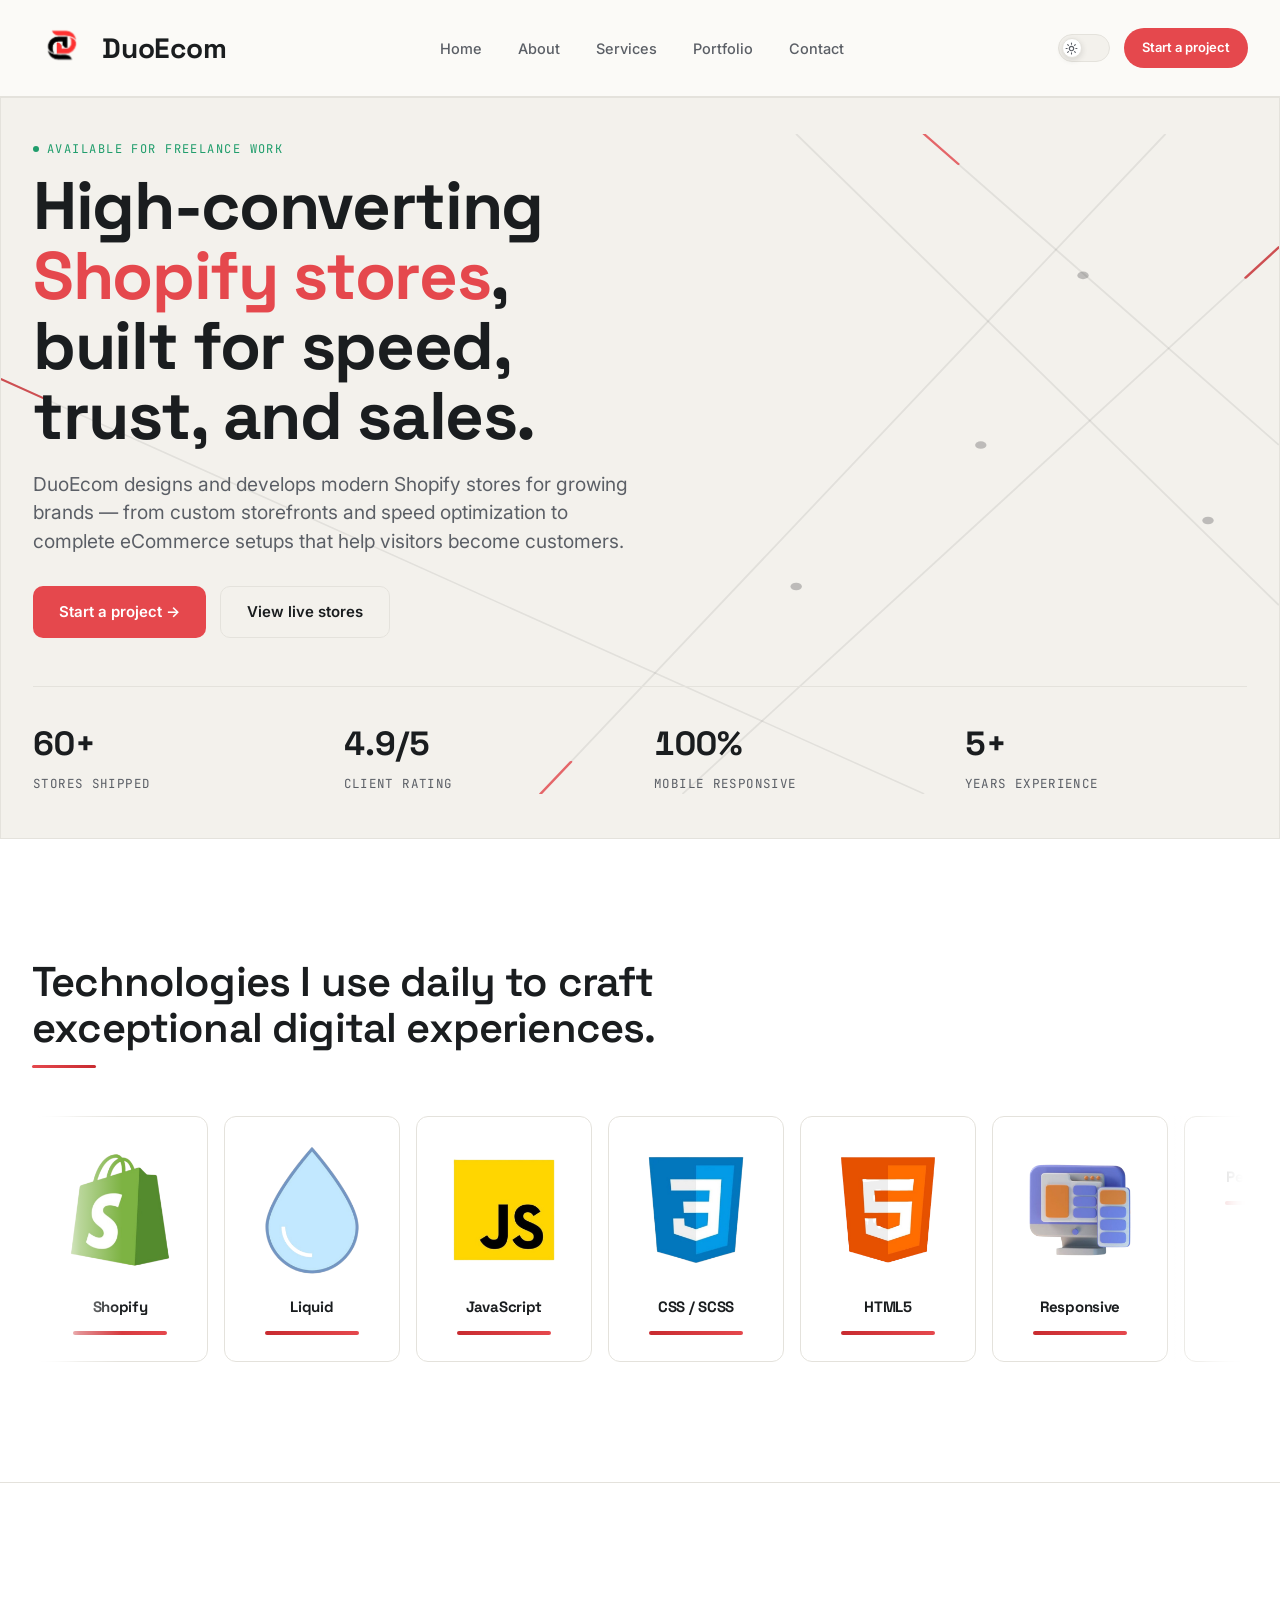
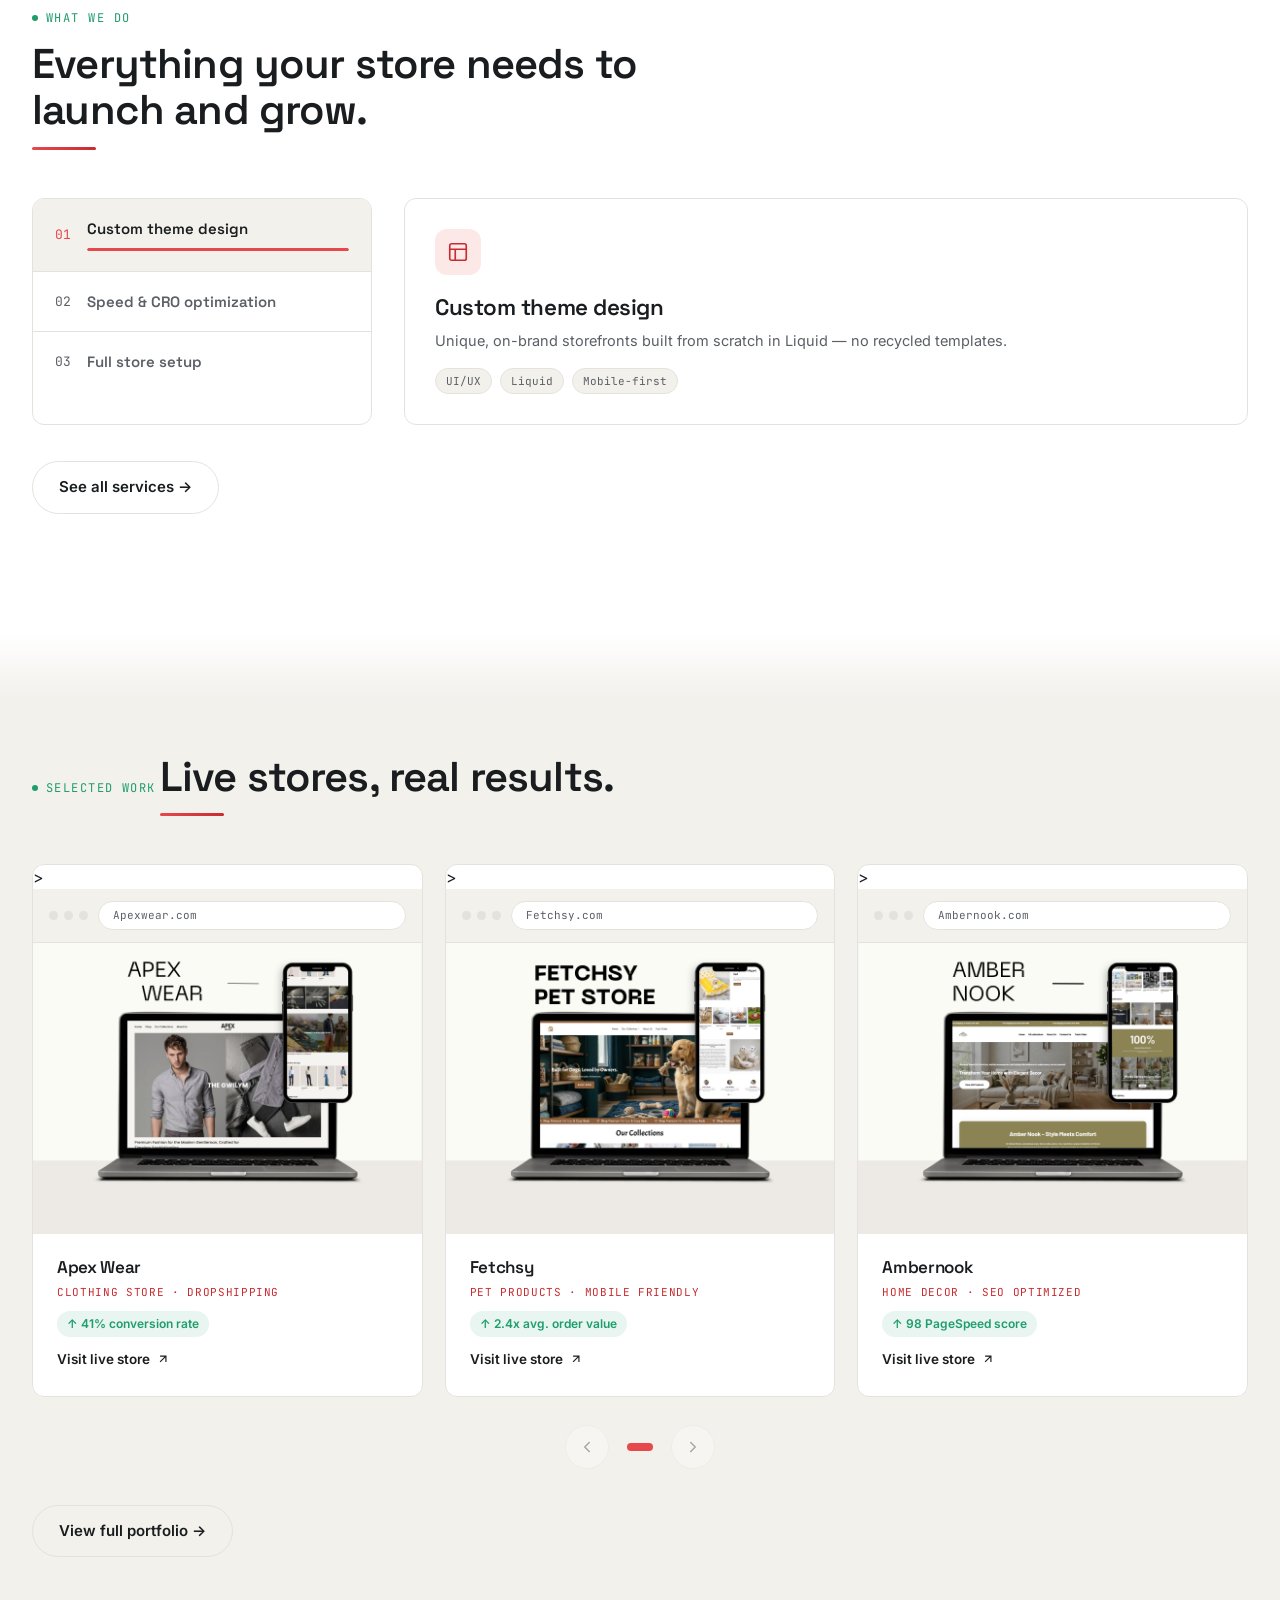
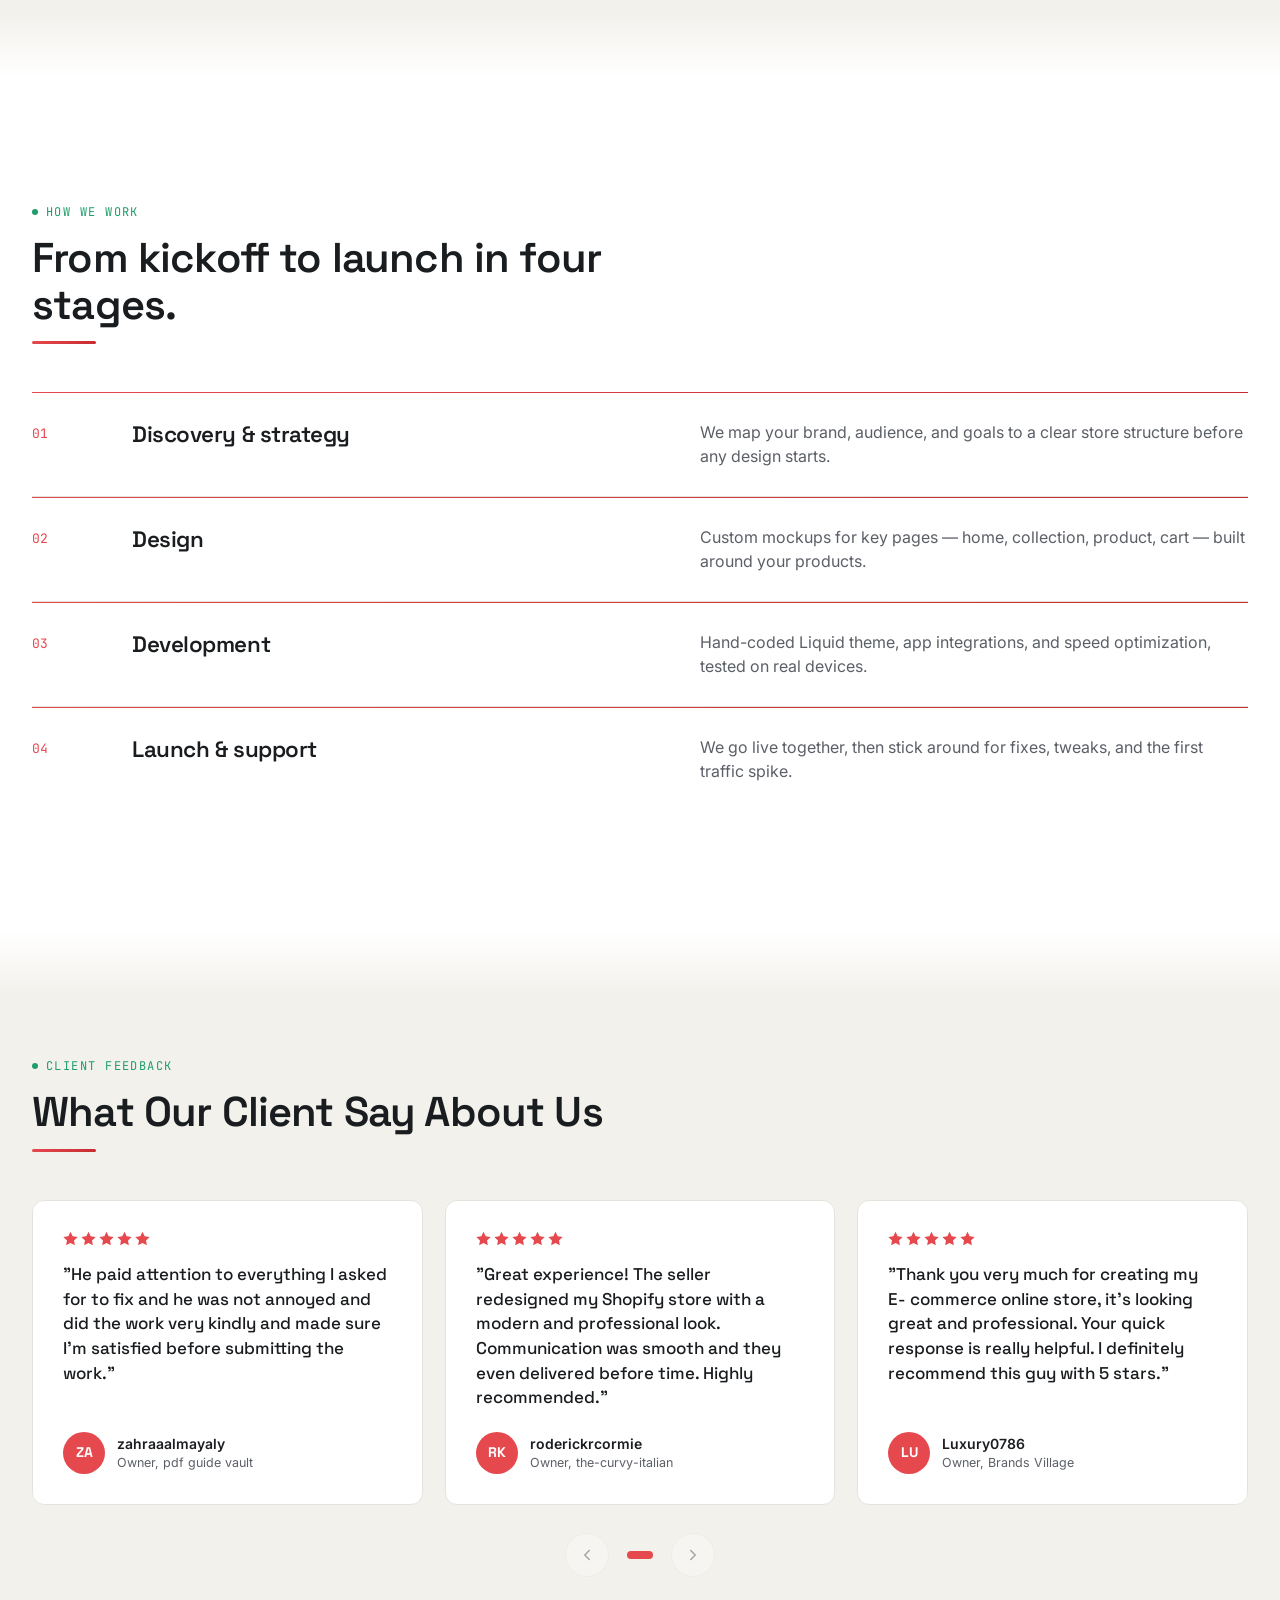
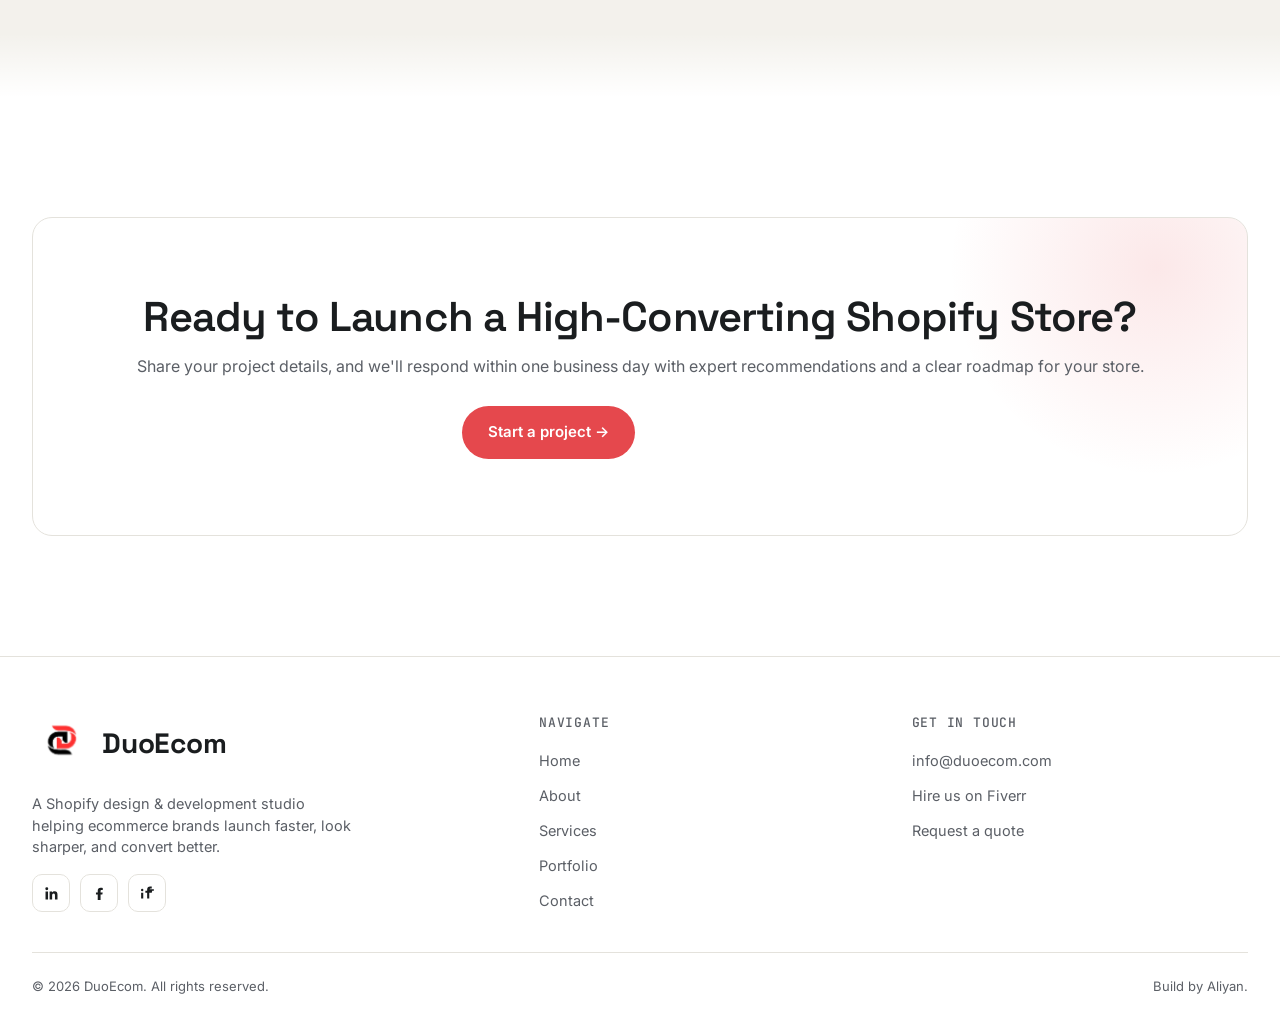
==== commit 75889062: "first commit" ====
--- a/index.html
+++ b/index.html
@@ -66,6 +66,7 @@
   "url": "https://duoecom.com/"
 }
 </script>
+  <link rel="stylesheet" href="https://unpkg.com/aos@next/dist/aos.css" />
 </head>
 <body>
 
@@ -81,7 +82,7 @@
 
 
 <header class="site-header">
-  <nav class="nav container">
+  <nav class="nav container navbar">
     <a href="index.html" class="logo">
     <img src="./images/logo1.png" alt="DuoEcom Logo" class="logo-light">
     <img src="./images/logo2.png" alt="DuoEcom Logo" class="logo-dark">
@@ -127,7 +128,13 @@
 <main>
 
   <!-- ============ HERO ============ -->
-  <section class="hero">
+  <section class="hero" 
+  data-aos="fade-down"
+  data-aos-duration="1200"
+  data-aos-delay="200"
+  data-aos-easing="ease-out-quart"
+  data-aos-once="true"
+    >
     <div class="hero-premium">
     <div class="container hero-inner">
       <div class="hero-network" aria-hidden="true">
@@ -155,12 +162,20 @@
 
       <div class="hero-grid">
         <div>
-          <p class="eyebrow">Available for freelance work</p>
-          <h1>High-converting <em style="font-style:normal; color:var(--accent);">Shopify stores</em>,<br>built for speed, trust, and sales.</h1>
-          <p class="lead" style="margin-top:18px;">DuoEcom designs and develops modern Shopify stores for growing brands — from custom storefronts and speed optimization to complete eCommerce setups that help visitors become customers.</p>
-          <div class="hero-actions">
-            <a href="./pages/contact.html" class="btn btn-accent">Start a project →</a>
-            <a href="./pages/portfolio.html" class="btn btn-ghost">View live stores</a>
+          <p class="eyebrow hero-badge">Available for freelance work</p>
+          <h1 class="hero-title">High-converting <em style="font-style:normal; color:var(--accent);">Shopify stores</em>,<br>built for speed, trust, and sales.</h1>
+          <p class="lead hero-description" style="margin-top:18px;">DuoEcom designs and develops modern Shopify stores for growing brands — from custom storefronts and speed optimization to complete eCommerce setups that help visitors become customers.</p>
+          <div class="hero-actions hero-btns">
+            <a
+              data-aos="zoom-in"
+              data-aos-delay="600"
+              data-aos-duration="700"
+             href="./pages/contact.html" class="btn btn-accent">Start a project →</a>
+            <a
+              data-aos="zoom-in"
+              data-aos-delay="300"
+              data-aos-duration="700"
+             href="./pages/portfolio.html" class="btn btn-ghost">View live stores</a>
           </div>
         </div>
       </div>
@@ -176,7 +191,16 @@
   </section>
 
   <!-- ============ TECH STACK ============ -->
-  <section class="section container">
+  <section class="section container"
+  data-aos="fade-up"
+    data-aos-offset="200"
+    data-aos-delay="50"
+    data-aos-duration="1000"
+    data-aos-easing="ease"
+    data-aos-mirror="true"
+    data-aos-once="false"
+    data-aos-anchor-placement="top-bottom" 
+  >
     <div class="section-head reveal">
       <h2>Technologies I use daily to craft exceptional digital experiences.</h2>
     </div>
@@ -313,7 +337,14 @@
     </div>
 
     <div class="services-interactive reveal" data-service-tabs>
-      <div class="services-nav">
+      <div class="services-nav"  
+      data-aos="fade-right"
+      data-aos-offset="200"
+      data-aos-delay="50"
+      data-aos-easing="ease-in-out"
+      data-aos-mirror="false"
+      data-aos-once="false"
+      data-aos-anchor-placement="top-bottom">
         <button class="service-nav-item is-active" data-service-target="0" type="button">
           <span class="service-nav-num">01</span>
           <span class="service-nav-text">
@@ -337,7 +368,15 @@
         </button>
       </div>
 
-      <div class="services-panels">
+      <div class="services-panels"
+      data-aos="fade-left"
+      data-aos-offset="200"
+      data-aos-delay="50"
+      data-aos-easing="ease-in-out"
+      data-aos-mirror="false"
+      data-aos-once="false"
+      data-aos-anchor-placement="top-bottom"
+      >
         <div class="card service-panel is-active" data-service-panel="0">
           <div class="service-icon">
             <svg viewBox="0 0 24 24" fill="none" stroke-width="1.8" stroke-linecap="round"><rect x="3" y="3" width="18" height="18" rx="2"/><path d="M3 9h18M9 21V9"/></svg>
@@ -384,7 +423,11 @@
         <div class="carousel-viewport" data-carousel-viewport>
           <div class="carousel-track" data-carousel-track>
 
-            <div class="card portfolio-card carousel-slide reveal" style="--i:0">
+            <div class="card portfolio-card carousel-slide reveal" style="--i:0"
+            data-aos="fade-up"
+            data-aos-duration="700"
+            data-aos-delay="400">
+            >
               <div class="store-frame">
                 <div class="store-frame-bar">
                   <div class="store-frame-dots"><span></span><span></span><span></span></div>
@@ -410,7 +453,11 @@
               </div>
             </div>
 
-            <div class="card portfolio-card carousel-slide reveal" style="--i:1">
+            <div class="card portfolio-card carousel-slide reveal" style="--i:1"
+            data-aos="fade-up"
+            data-aos-duration="700"
+            data-aos-delay="500">
+            >
               <div class="store-frame">
                 <div class="store-frame-bar">
                   <div class="store-frame-dots"><span></span><span></span><span></span></div>
@@ -436,7 +483,11 @@
               </div>
             </div>
 
-            <div class="card portfolio-card carousel-slide reveal" style="--i:2">
+            <div class="card portfolio-card carousel-slide reveal" style="--i:2"
+            data-aos="fade-up"
+            data-aos-duration="700"
+            data-aos-delay="600">
+            >
               <div class="store-frame">
                 <div class="store-frame-bar">
                   <div class="store-frame-dots"><span></span><span></span><span></span></div>
@@ -524,7 +575,11 @@
         <div class="carousel-viewport" data-carousel-viewport>
           <div class="carousel-track" data-carousel-track>
 
-            <div class="card testimonial-card carousel-slide reveal" style="--i:0">
+            <div class="card testimonial-card carousel-slide reveal" style="--i:0"
+            data-aos="fade-up"
+            data-aos-duration="700"
+            data-aos-delay="400"
+            >
               <div>
                 <div class="stars">
                   <svg viewBox="0 0 20 20"><path d="M10 1l2.9 6 6.6.9-4.8 4.6 1.1 6.5L10 16l-5.8 3 1.1-6.5L.5 7.9l6.6-.9z"/></svg>
@@ -541,7 +596,11 @@
               </div>
             </div>
 
-            <div class="card testimonial-card carousel-slide reveal" style="--i:1">
+            <div class="card testimonial-card carousel-slide reveal" style="--i:1"
+            data-aos="fade-up"
+            data-aos-duration="700"
+            data-aos-delay="500"
+            >
               <div>
                 <div class="stars">
                   <svg viewBox="0 0 20 20"><path d="M10 1l2.9 6 6.6.9-4.8 4.6 1.1 6.5L10 16l-5.8 3 1.1-6.5L.5 7.9l6.6-.9z"/></svg>
@@ -558,7 +617,11 @@
               </div>
             </div>
 
-            <div class="card testimonial-card carousel-slide reveal" style="--i:2">
+            <div class="card testimonial-card carousel-slide reveal" style="--i:2"
+            data-aos="fade-up"
+            data-aos-duration="700"
+            data-aos-delay="600"
+            >
               <div>
                 <div class="stars">
                   <svg viewBox="0 0 20 20"><path d="M10 1l2.9 6 6.6.9-4.8 4.6 1.1 6.5L10 16l-5.8 3 1.1-6.5L.5 7.9l6.6-.9z"/></svg>
@@ -597,8 +660,16 @@
       <h2>Ready to Launch a High-Converting Shopify Store?</h2>
       <p>Share your project details, and we'll respond within one business day with expert recommendations and a clear roadmap for your store.</p>
       <div class="btn-row">
-        <a href="./pages/contact.html" class="btn btn-accent">Start a project →</a>
-        <a href="./pages/portfolio.html" class="btn btn-ghost" style="border-color:rgba(255,255,255,.3); color:#fff;">View live stores</a>
+        <a
+        data-aos="zoom-in-up"
+        data-aos-delay="400"
+        data-aos-duration="800"
+        href="./pages/contact.html" class="btn btn-accent">Start a project →</a>
+        <a
+        data-aos="zoom-in-up"
+        data-aos-delay="400"
+        data-aos-duration="800"
+         href="./pages/portfolio.html" class="btn btn-ghost" style="border-color:rgba(255,255,255,.3); color:#fff;">View live stores</a>
       </div>
     </div>
   </section>
@@ -606,7 +677,11 @@
 </main>
 
 <footer class="site-footer">
-  <div class="container">
+  <div class="container"
+   data-aos="fade-up"
+   data-aos-duration="800"
+   data-aos-easing="ease-out-cubic"
+  >
     <div class="footer-top">
       <div class="footer-brand">
       <a href="index.html" class="logo">
@@ -672,5 +747,13 @@
 
 <script src="https://cdnjs.cloudflare.com/ajax/libs/gsap/3.12.5/gsap.min.js" defer></script>
 <script src="main.js" defer></script>
+
+<!-- AOS animation pugin -->
+<script src="https://unpkg.com/aos@2.3.4/dist/aos.js"></script>
+<script>
+  AOS.init();
+</script>
+<!-- GSAP plugin -->
+ <script src="https://cdn.jsdelivr.net/npm/gsap@3.12.5/dist/gsap.min.js"></script>
 </body>
 </html>
--- a/style.css
+++ b/style.css
@@ -4,7 +4,7 @@
    ========================================================================== */
 :root {
   /* Color — light (default) */
-  --bg:           #FAF9F6;
+  --bg:           #ffffff;
   --bg-soft:      #F3F1EC;
   --surface:      #FFFFFF;
   --accent-tint:  #FCE9E7;
@@ -1885,4 +1885,164 @@
 
 @media (prefers-reduced-motion: reduce) {
   .lightbox, .lightbox-dialog { transition: none; }
+}
+
+/* ==========================================================================
+   EXTRA SECTION ANIMATIONS — agency-style scroll motion
+   (Additive only: builds on the existing .reveal / .in-view system that
+   main.js already toggles via IntersectionObserver, so no JS changes are
+   required. Nothing here touches content, only how each section arrives
+   on screen and reacts on hover.)
+   ========================================================================== */
+
+/* ---------- Section headings: animated accent underline draws in ---------- */
+.section-head h2 {
+  position: relative;
+  display: inline-block;
+  padding-bottom: 16px;
+}
+.section-head h2::after {
+  content: "";
+  position: absolute;
+  left: 0;
+  bottom: 0;
+  height: 3px;
+  width: 0;
+  border-radius: 999px;
+  background: linear-gradient(90deg, var(--accent), var(--accent-dark));
+  transition: width .9s var(--ease) .15s;
+}
+.section-head.reveal.in-view h2::after { width: 64px; }
+@media (prefers-reduced-motion: reduce) {
+  .section-head h2::after { transition: none; width: 64px; }
+}
+
+/* ---------- Tech marquee cards: staggered pop-in the first time the
+   strip scrolls into view (independent of the endless horizontal loop) ---------- */
+.tech-marquee .tech-card {
+  opacity: 0;
+  transform: translateY(20px) scale(.92);
+  transition: opacity .55s var(--ease), transform .55s var(--ease);
+}
+.tech-marquee.in-view .tech-card { opacity: 1; transform: translateY(0) scale(1); }
+.tech-marquee-track .tech-card:nth-child(1) { transition-delay: .02s; }
+.tech-marquee-track .tech-card:nth-child(2) { transition-delay: .08s; }
+.tech-marquee-track .tech-card:nth-child(3) { transition-delay: .14s; }
+.tech-marquee-track .tech-card:nth-child(4) { transition-delay: .20s; }
+.tech-marquee-track .tech-card:nth-child(5) { transition-delay: .26s; }
+.tech-marquee-track .tech-card:nth-child(6) { transition-delay: .32s; }
+.tech-marquee-track .tech-card:nth-child(7) { transition-delay: .38s; }
+.tech-marquee-track .tech-card:nth-child(8) { transition-delay: .44s; }
+@media (prefers-reduced-motion: reduce) {
+  .tech-marquee .tech-card { opacity: 1; transform: none; transition: none; }
+}
+
+/* ---------- Services tab list: rows slide in from the left, icon pops
+   in with a spring bounce whenever a new panel becomes active ---------- */
+.services-interactive.reveal .service-nav-item {
+  opacity: 0;
+  transform: translateX(-18px);
+  transition: opacity .5s var(--ease), transform .5s var(--ease);
+}
+.services-interactive.reveal.in-view .service-nav-item { opacity: 1; transform: translateX(0); }
+.services-interactive.reveal.in-view .service-nav-item:nth-child(1) { transition-delay: .05s; }
+.services-interactive.reveal.in-view .service-nav-item:nth-child(2) { transition-delay: .12s; }
+.services-interactive.reveal.in-view .service-nav-item:nth-child(3) { transition-delay: .19s; }
+
+@keyframes service-icon-pop {
+  from { opacity: 0; transform: scale(.4) rotate(-18deg); }
+  to   { opacity: 1; transform: scale(1) rotate(0deg); }
+}
+.service-panel.is-active .service-icon {
+  animation: service-icon-pop .5s var(--ease-spring) .08s both;
+}
+@media (prefers-reduced-motion: reduce) {
+  .services-interactive.reveal .service-nav-item { opacity: 1; transform: none; transition: none; }
+  .service-panel.is-active .service-icon { animation: none; }
+}
+
+/* ---------- Portfolio / testimonial carousel slides: a touch of scale +
+   tilt on entrance, layered on top of the base .reveal fade+rise ---------- */
+.carousel-slide.reveal {
+  transform: translateY(22px) scale(.96);
+}
+.carousel-slide.reveal.in-view {
+  transform: translateY(0) scale(1);
+}
+@media (prefers-reduced-motion: reduce) {
+  .carousel-slide.reveal { transform: none; }
+}
+
+/* ---------- Process timeline: a light sweeps left-to-right across the
+   top border of each step as it scrolls into view, and the step number
+   pops in with a small spring bounce ---------- */
+.process-step { position: relative; overflow: hidden; }
+.process-step::before {
+  content: "";
+  position: absolute;
+  top: -1px;
+  left: 0;
+  height: 2px;
+  width: 0%;
+  background: linear-gradient(90deg, var(--accent), var(--accent-dark));
+  transition: width .9s var(--ease);
+}
+.process-step.reveal.in-view::before { width: 100%; }
+
+.process-num {
+  display: inline-block;
+  opacity: 0;
+  transform: scale(.5);
+  transition: opacity .4s ease, transform .5s var(--ease-spring);
+  transition-delay: calc(var(--i, 0) * 90ms + .1s);
+}
+.process-step.reveal.in-view .process-num { opacity: 1; transform: scale(1); }
+@media (prefers-reduced-motion: reduce) {
+  .process-step::before { transition: none; width: 100%; }
+  .process-num { opacity: 1; transform: none; transition: none; }
+}
+
+/* ---------- CTA band: a soft diagonal light sweeps across the band once
+   it comes into view, drawing the eye to the call to action ---------- */
+.cta-band::after {
+  content: "";
+  position: absolute;
+  top: 0;
+  left: -60%;
+  width: 35%;
+  height: 100%;
+  background: linear-gradient(115deg, transparent, rgba(255,255,255,.4), transparent);
+  transform: skewX(-18deg);
+  opacity: 0;
+  pointer-events: none;
+}
+.cta-band.reveal.in-view::after {
+  animation: cta-sweep 1.3s ease-out .35s forwards;
+}
+@keyframes cta-sweep {
+  0%   { left: -60%; opacity: 0; }
+  12%  { opacity: .6; }
+  100% { left: 120%; opacity: 0; }
+}
+[data-theme="dark"] .cta-band::after {
+  background: linear-gradient(115deg, transparent, rgba(255,255,255,.16), transparent);
+}
+@media (prefers-reduced-motion: reduce) {
+  .cta-band.reveal.in-view::after { animation: none; opacity: 0; }
+}
+
+/* ---------- Footer: social icons and link columns rise gently the first
+   time the footer scrolls into view (footer itself has no .reveal class
+   in the markup, so this triggers purely on the site-footer's own visibility
+   via a simple CSS-only entrance the moment it's near the viewport) ---------- */
+.site-footer { animation: footer-in .6s var(--ease) both; animation-timeline: view(); animation-range: entry 0% cover 30%; }
+@keyframes footer-in {
+  from { opacity: 0; transform: translateY(24px); }
+  to   { opacity: 1; transform: translateY(0); }
+}
+@supports not (animation-timeline: view()) {
+  .site-footer { animation: none; }
+}
+@media (prefers-reduced-motion: reduce) {
+  .site-footer { animation: none; }
 }
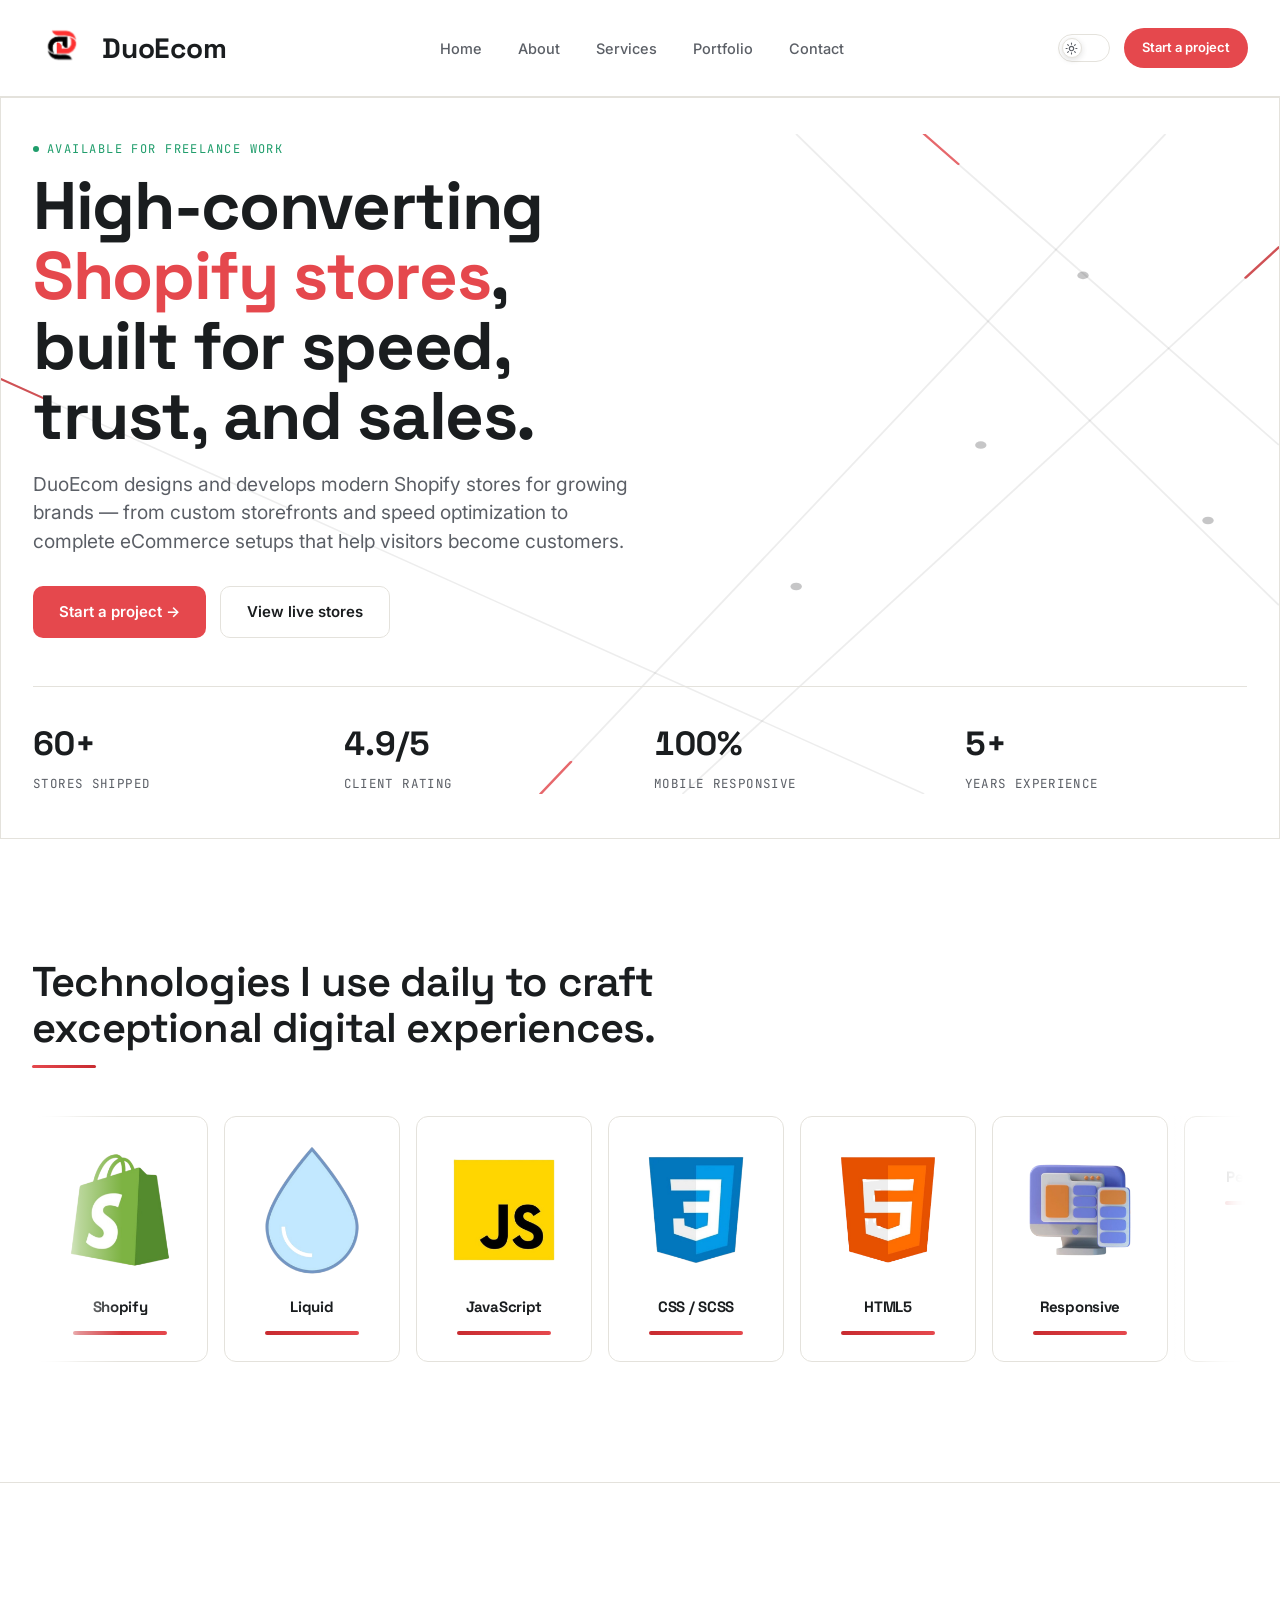
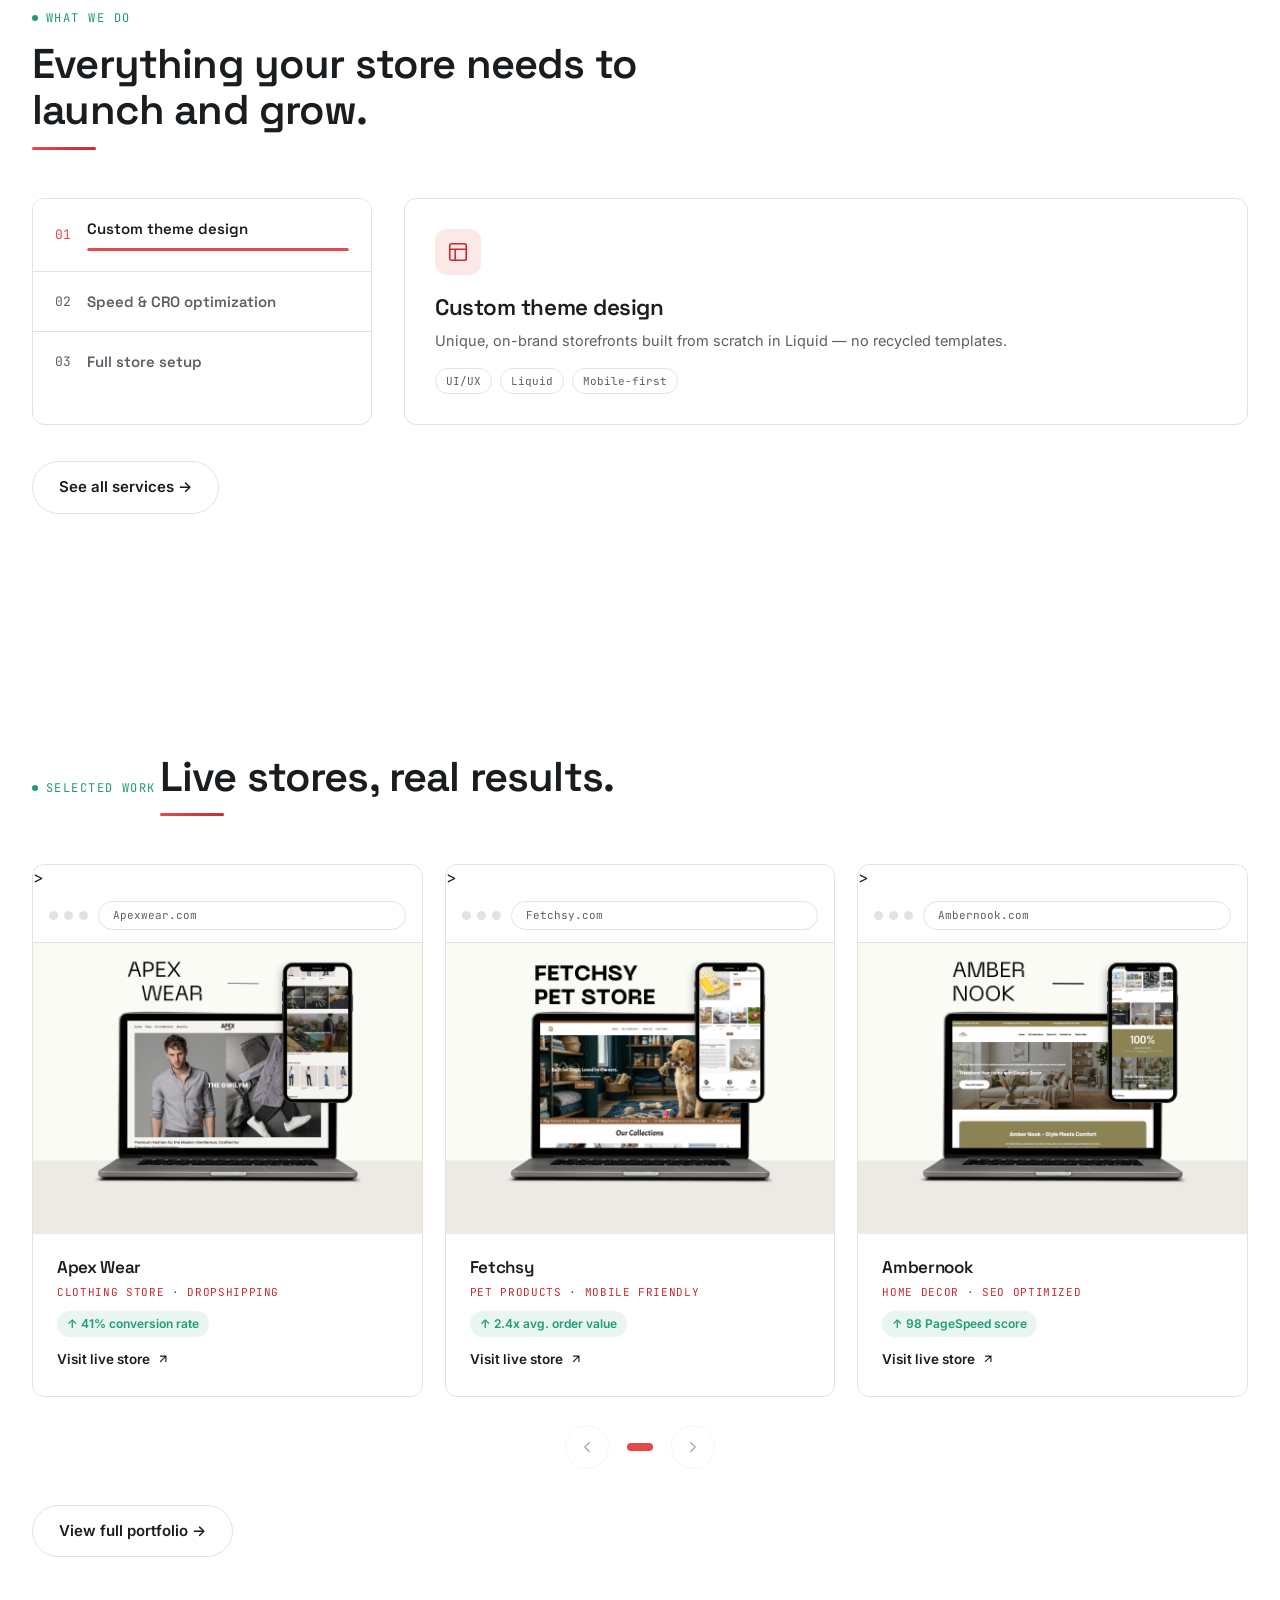
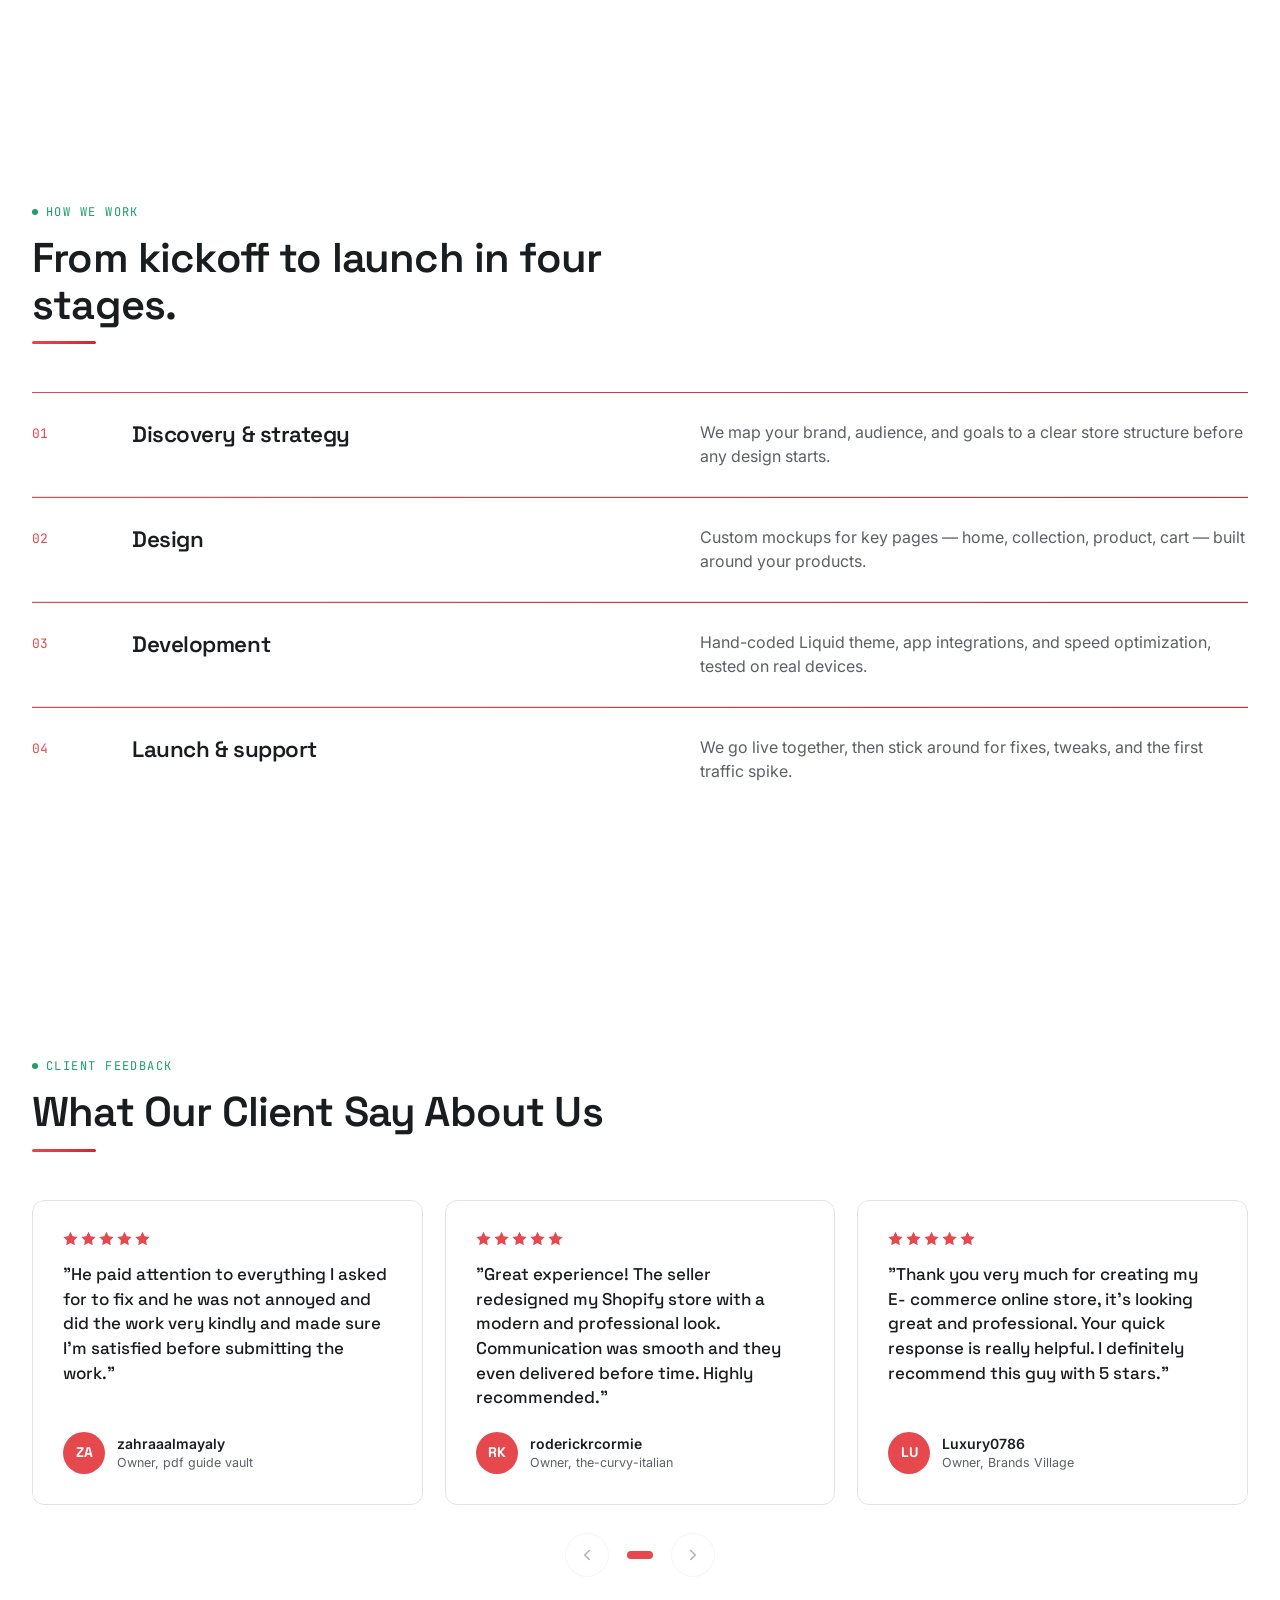
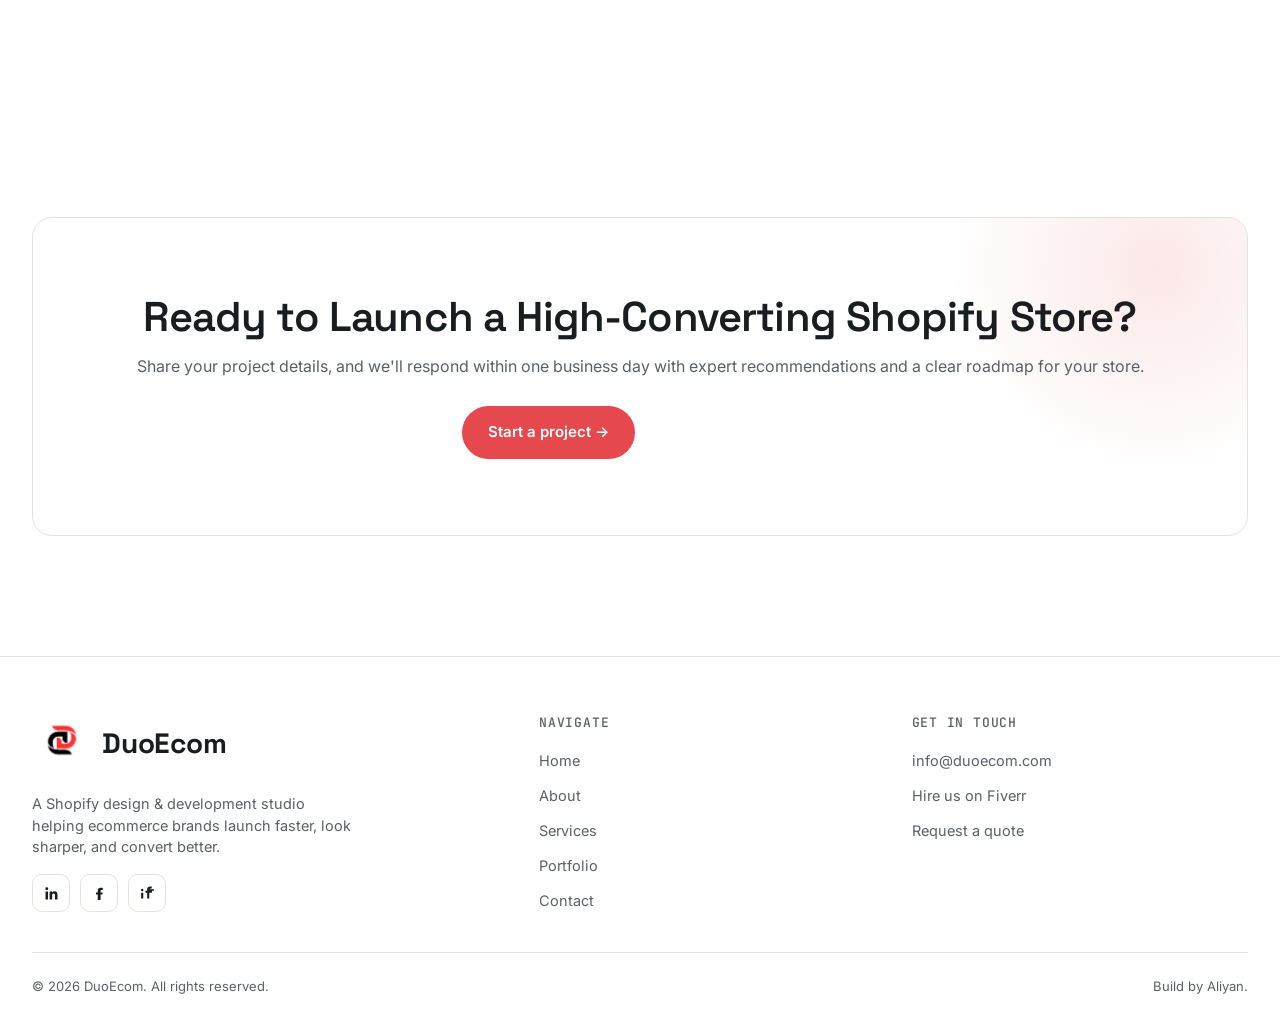
==== commit e781a525: "add effects" ====
--- a/index.html
+++ b/index.html
@@ -128,13 +128,13 @@
 <main>
 
   <!-- ============ HERO ============ -->
-  <section class="hero" 
-  data-aos="fade-down"
-  data-aos-duration="1200"
-  data-aos-delay="200"
-  data-aos-easing="ease-out-quart"
-  data-aos-once="true"
-    >
+ <section class="hero"
+    data-aos="zoom-out"
+    data-aos-duration="1400"
+    data-aos-delay="200"
+    data-aos-easing="ease-out-cubic"
+    data-aos-once="true">
+    <section class="hero hero-center-reveal">
     <div class="hero-premium">
     <div class="container hero-inner">
       <div class="hero-network" aria-hidden="true">
@@ -424,7 +424,7 @@
           <div class="carousel-track" data-carousel-track>
 
             <div class="card portfolio-card carousel-slide reveal" style="--i:0"
-            data-aos="fade-up"
+            data-aos="fade-right"
             data-aos-duration="700"
             data-aos-delay="400">
             >
@@ -484,7 +484,7 @@
             </div>
 
             <div class="card portfolio-card carousel-slide reveal" style="--i:2"
-            data-aos="fade-up"
+            data-aos="fade-left"
             data-aos-duration="700"
             data-aos-delay="600">
             >
@@ -576,7 +576,7 @@
           <div class="carousel-track" data-carousel-track>
 
             <div class="card testimonial-card carousel-slide reveal" style="--i:0"
-            data-aos="fade-up"
+            data-aos="fade-right"
             data-aos-duration="700"
             data-aos-delay="400"
             >
@@ -618,7 +618,7 @@
             </div>
 
             <div class="card testimonial-card carousel-slide reveal" style="--i:2"
-            data-aos="fade-up"
+            data-aos="fade-left"
             data-aos-duration="700"
             data-aos-delay="600"
             >
--- a/style.css
+++ b/style.css
@@ -5,7 +5,7 @@
 :root {
   /* Color — light (default) */
   --bg:           #ffffff;
-  --bg-soft:      #F3F1EC;
+  --bg-soft:      #FFFFFF;
   --surface:      #FFFFFF;
   --accent-tint:  #FCE9E7;
   --ink:          #1A1D1F;
@@ -235,7 +235,7 @@
   position: sticky;
   top: 0;
   z-index: 100;
-  background: rgba(250,249,246,.82);
+  background: rgba(255, 255, 255, 0.82);
   backdrop-filter: blur(10px);
   border-bottom: 1px solid var(--line);
   transition: background .3s ease, box-shadow .3s ease, border-color .3s ease;
@@ -243,7 +243,7 @@
 
 /* Glass state once the page has scrolled a little */
 .site-header.is-scrolled {
-  background: rgba(250,249,246,.92);
+  background: rgba(255, 255, 255, 0.92);
   box-shadow: 0 8px 30px var(--shadow-soft);
   border-bottom-color: transparent;
 }
@@ -468,9 +468,19 @@
   height: 64px;
   pointer-events: none;
   background: linear-gradient(180deg, var(--bg), transparent);
+  z-index: 0;
 }
 .section-bg::before { top: 0; }
 .section-bg::after { bottom: 0; transform: scaleY(-1); }
+
+/* Keep the actual section content (eyebrow/heading/cards) above the
+   decorative fade overlay above, so text like "Selected work" never
+   gets dulled/hidden behind it — matches how the plain .section sections
+   already render, since they have no fade overlay at all. */
+.section-bg > .container {
+  position: relative;
+  z-index: 1;
+}
 
 /* ==========================================================================
    Hero
@@ -2045,4 +2055,22 @@
 }
 @media (prefers-reduced-motion: reduce) {
   .site-footer { animation: none; }
+}
+
+.hero-zoom-reveal {
+    opacity: 0;
+    transform: scale(1.2);
+    animation: heroZoomReveal 1.8s cubic-bezier(0.22, 1, 0.36, 1) forwards;
+}
+
+@keyframes heroZoomReveal {
+    from {
+        opacity: 0;
+        transform: scale(1.2);
+    }
+
+    to {
+        opacity: 1;
+        transform: scale(1);
+    }
 }
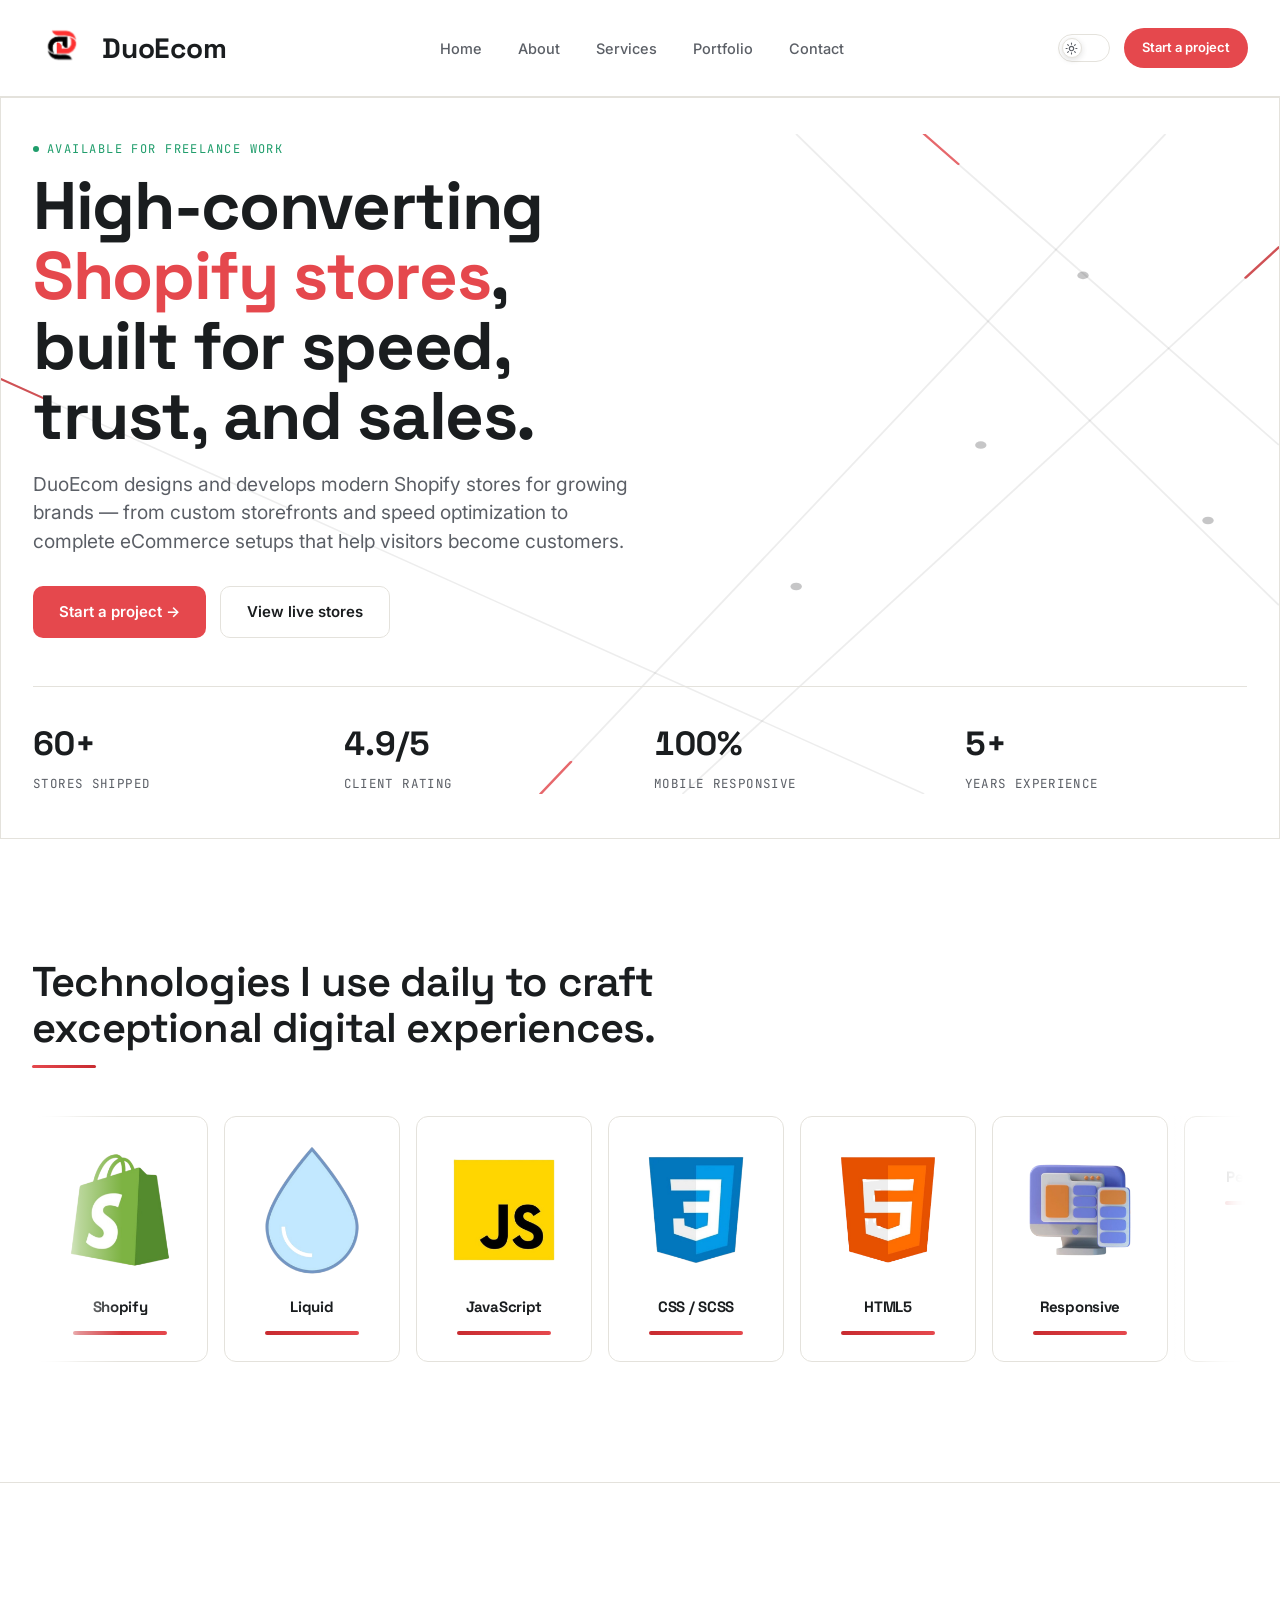
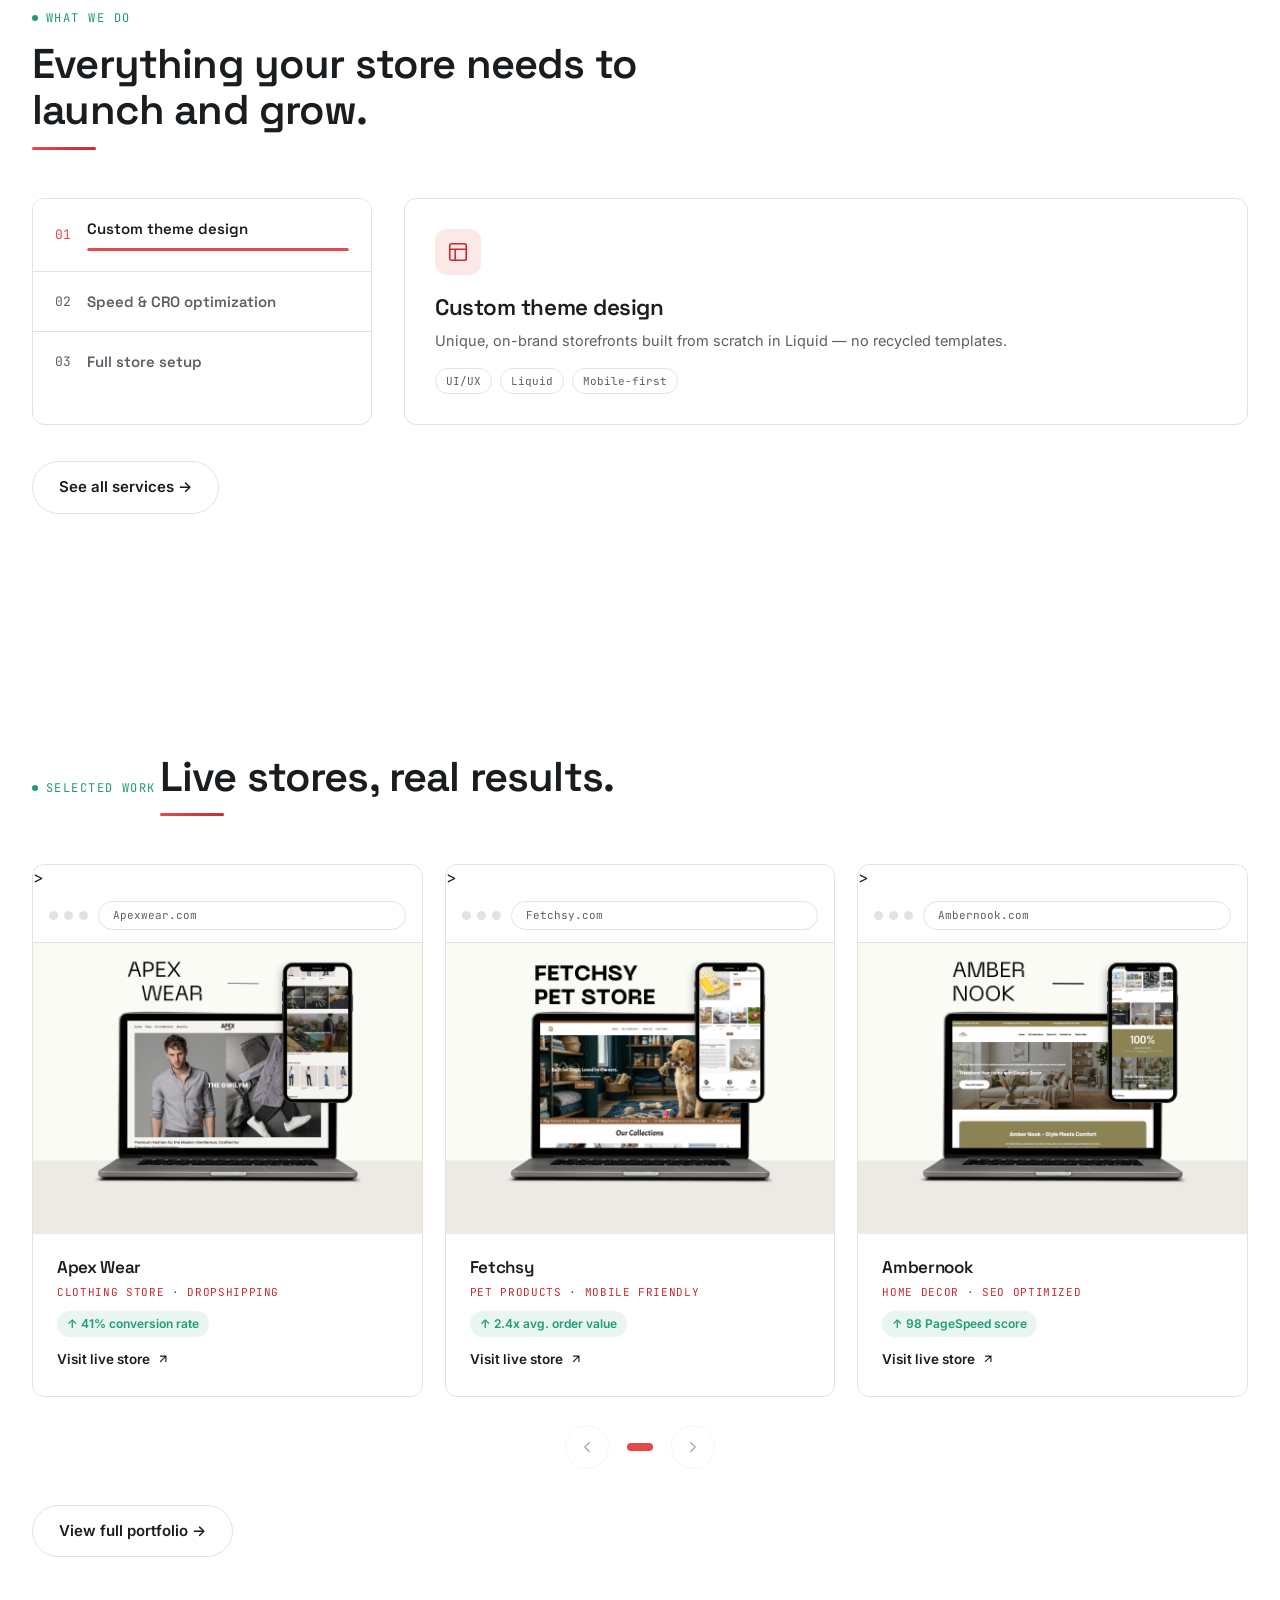
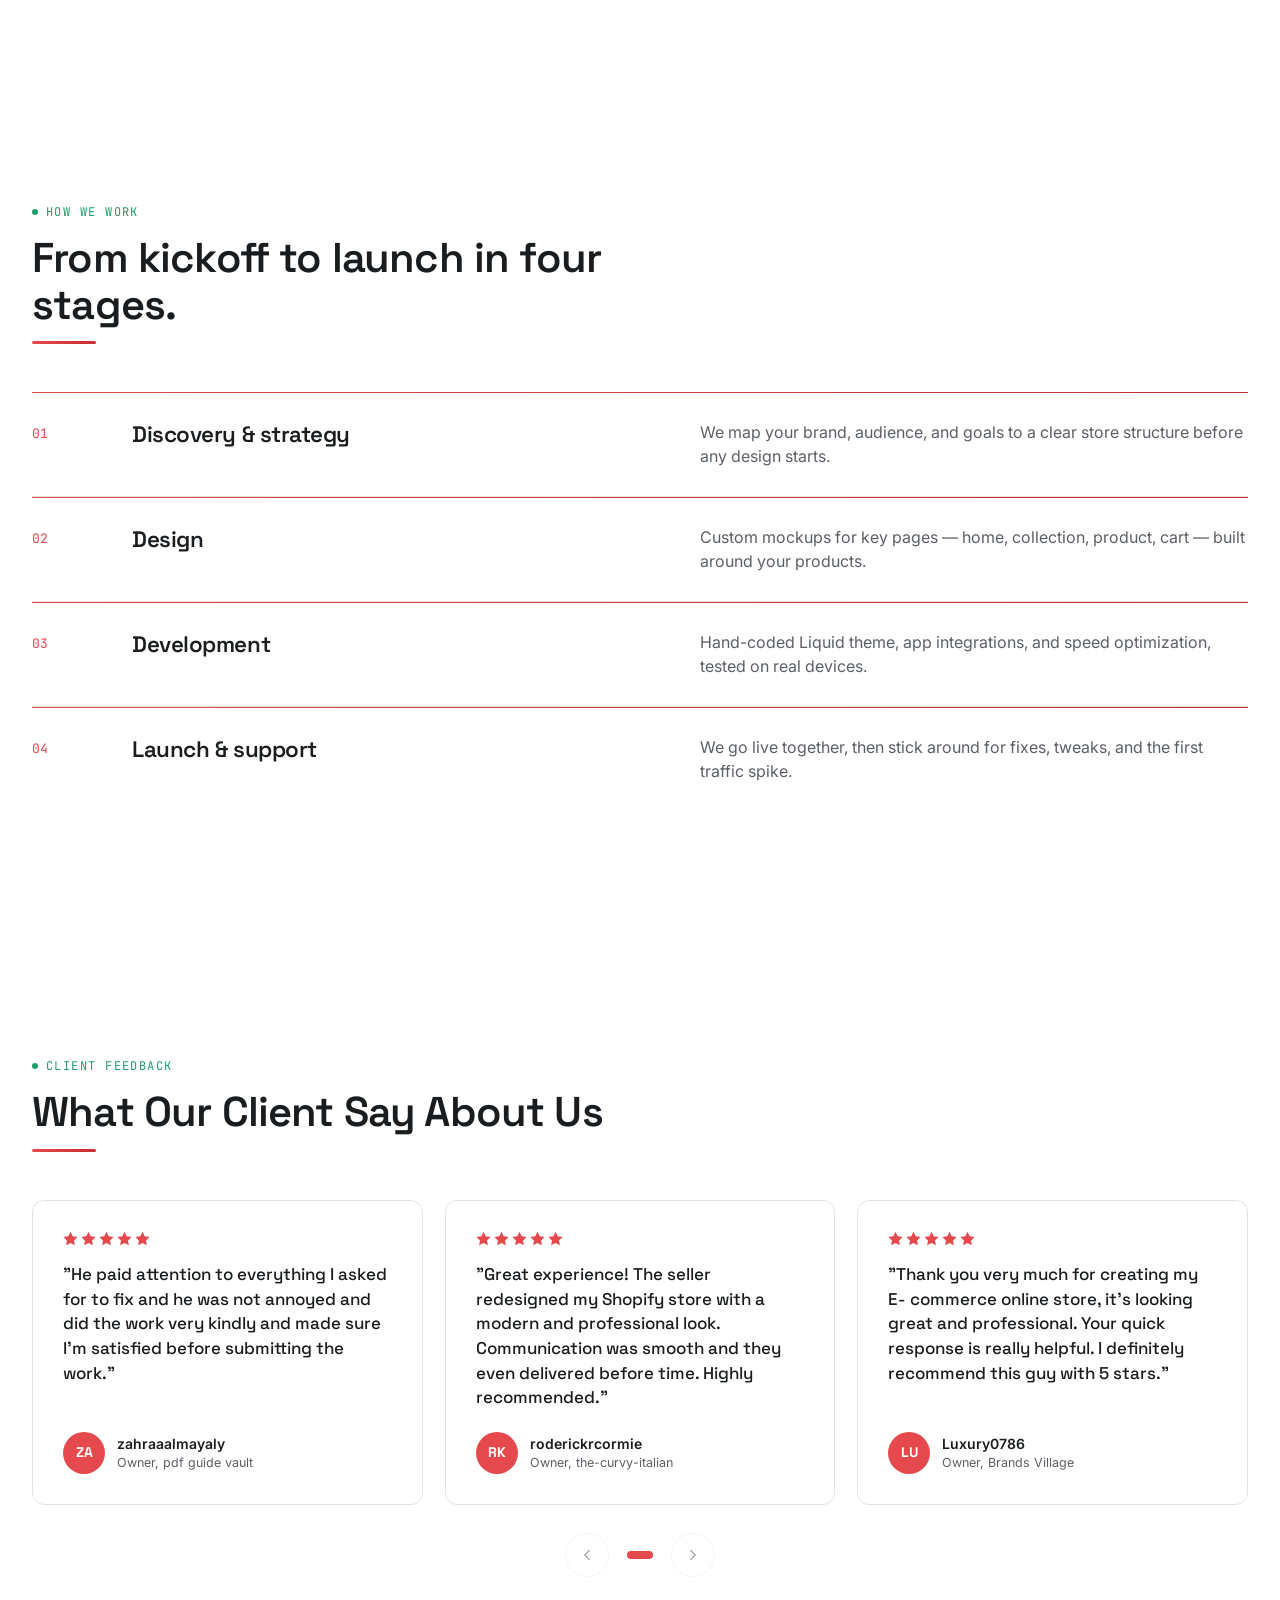
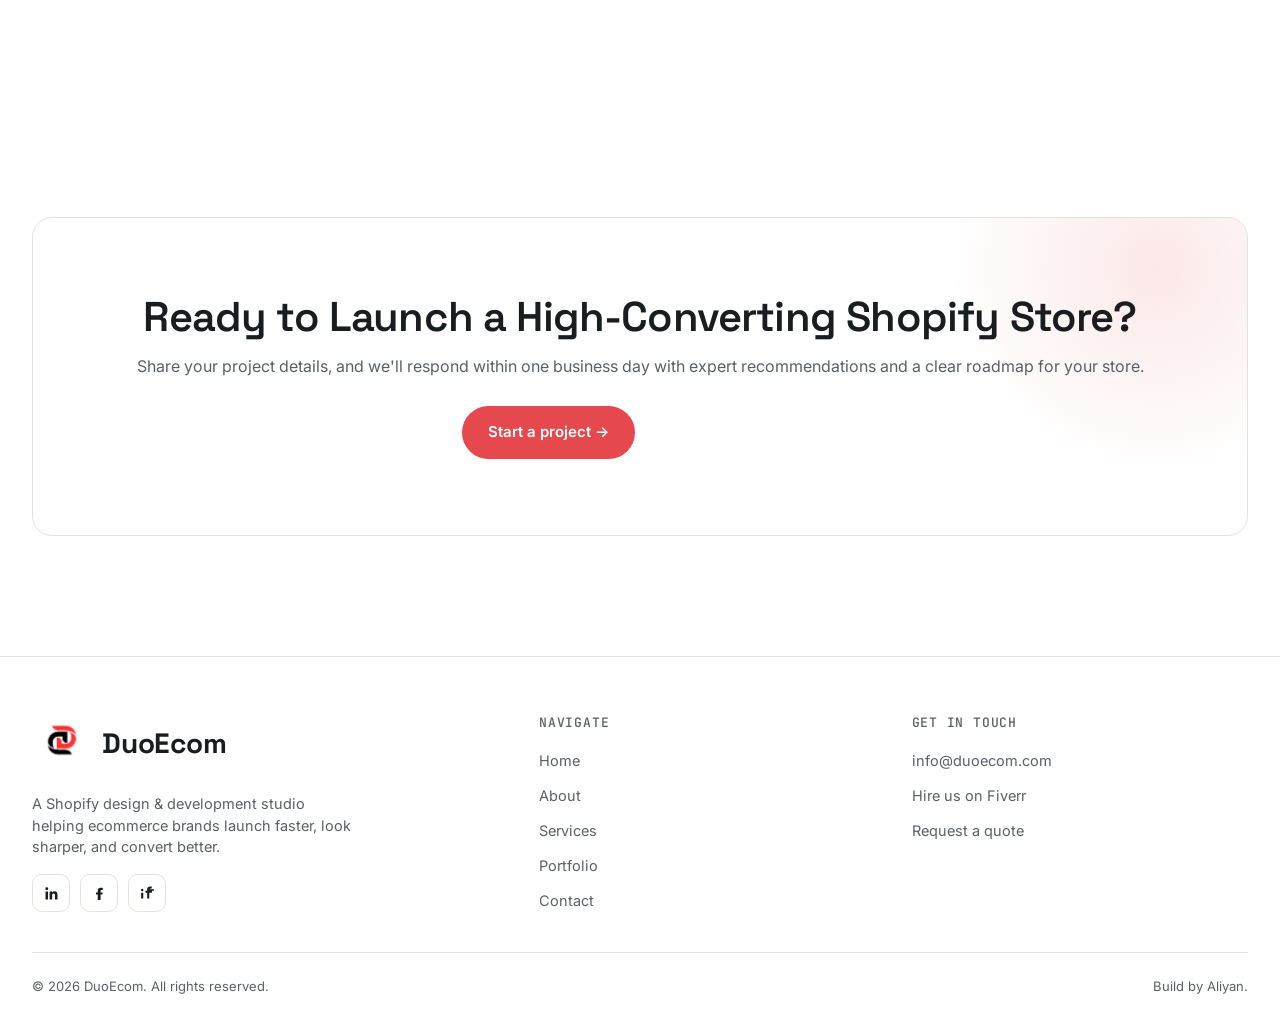
==== commit 24a6c5e0: "effect add" ====
--- a/index.html
+++ b/index.html
@@ -118,11 +118,11 @@
     <li><a href="./pages/contact.html">Contact</a></li>
   </ul>
   <a href="./pages/contact.html" class="btn btn-accent mm-cta">Start a project</a>
-  <button class="theme-toggle-mobile" aria-label="Toggle dark mode" aria-pressed="false">
-    <svg class="icon-sun" viewBox="0 0 24 24" fill="none" stroke="currentColor" stroke-width="2" stroke-linecap="round" width="18" height="18"><circle cx="12" cy="12" r="4"/><path d="M12 2v2M12 20v2M4.93 4.93l1.41 1.41M17.66 17.66l1.41 1.41M2 12h2M20 12h2M6.34 17.66l-1.41 1.41M19.07 4.93l-1.41 1.41"/></svg>
-    <svg class="icon-moon" viewBox="0 0 24 24" fill="none" stroke="currentColor" stroke-width="2" stroke-linecap="round" stroke-linejoin="round" width="18" height="18" style="display:none;"><path d="M21 12.79A9 9 0 1 1 11.21 3 7 7 0 0 0 21 12.79z"/></svg>
-    <span>Dark mode</span>
-  </button>
+  <!-- <button class="theme-toggle-mobile" aria-label="Toggle dark mode" aria-pressed="false"> -->
+    <!-- <svg class="icon-sun" viewBox="0 0 24 24" fill="none" stroke="currentColor" stroke-width="2" stroke-linecap="round" width="18" height="18"><circle cx="12" cy="12" r="4"/><path d="M12 2v2M12 20v2M4.93 4.93l1.41 1.41M17.66 17.66l1.41 1.41M2 12h2M20 12h2M6.34 17.66l-1.41 1.41M19.07 4.93l-1.41 1.41"/></svg> -->
+    <!-- <svg class="icon-moon" viewBox="0 0 24 24" fill="none" stroke="currentColor" stroke-width="2" stroke-linecap="round" stroke-linejoin="round" width="18" height="18" style="display:none;"><path d="M21 12.79A9 9 0 1 1 11.21 3 7 7 0 0 0 21 12.79z"/></svg> -->
+    <!-- <span>Dark mode</span> -->
+  <!-- </button> -->
 </div>
 
 <main>
@@ -540,22 +540,38 @@
       <h2>From kickoff to launch in four stages.</h2>
     </div>
     <div class="process-list reveal-group">
-      <div class="process-step reveal" style="--i:0">
+      <div class="process-step reveal" style="--i:0" data-aos="fade-right"
+data-aos-duration="1400"
+data-aos-delay="200"
+data-aos-easing="ease-out-cubic"
+data-aos-once="true">
         <span class="process-num">01</span>
         <h3>Discovery &amp; strategy</h3>
         <p>We map your brand, audience, and goals to a clear store structure before any design starts.</p>
       </div>
-      <div class="process-step reveal" style="--i:1">
+      <div class="process-step reveal" style="--i:1" data-aos="fade-left"
+data-aos-duration="1400"
+data-aos-delay="200"
+data-aos-easing="ease-out-cubic"
+data-aos-once="true">
         <span class="process-num">02</span>
         <h3>Design</h3>
         <p>Custom mockups for key pages — home, collection, product, cart — built around your products.</p>
       </div>
-      <div class="process-step reveal" style="--i:2">
+      <div class="process-step reveal" style="--i:2" data-aos="fade-right"
+data-aos-duration="1400"
+data-aos-delay="200"
+data-aos-easing="ease-out-cubic"
+data-aos-once="true">
         <span class="process-num">03</span>
         <h3>Development</h3>
         <p>Hand-coded Liquid theme, app integrations, and speed optimization, tested on real devices.</p>
       </div>
-      <div class="process-step reveal" style="--i:3">
+      <div class="process-step reveal" style="--i:3" data-aos="fade-left"
+data-aos-duration="1400"
+data-aos-delay="200"
+data-aos-easing="ease-out-cubic"
+data-aos-once="true">
         <span class="process-num">04</span>
         <h3>Launch &amp; support</h3>
         <p>We go live together, then stick around for fixes, tweaks, and the first traffic spike.</p>
--- a/style.css
+++ b/style.css
@@ -409,6 +409,7 @@
   flex-direction: column;
   justify-content: center;
   padding: 32px;
+  margin-top: -150px;
   transform: translateY(-100%);
   transition: transform .4s var(--ease);
   opacity: 0;
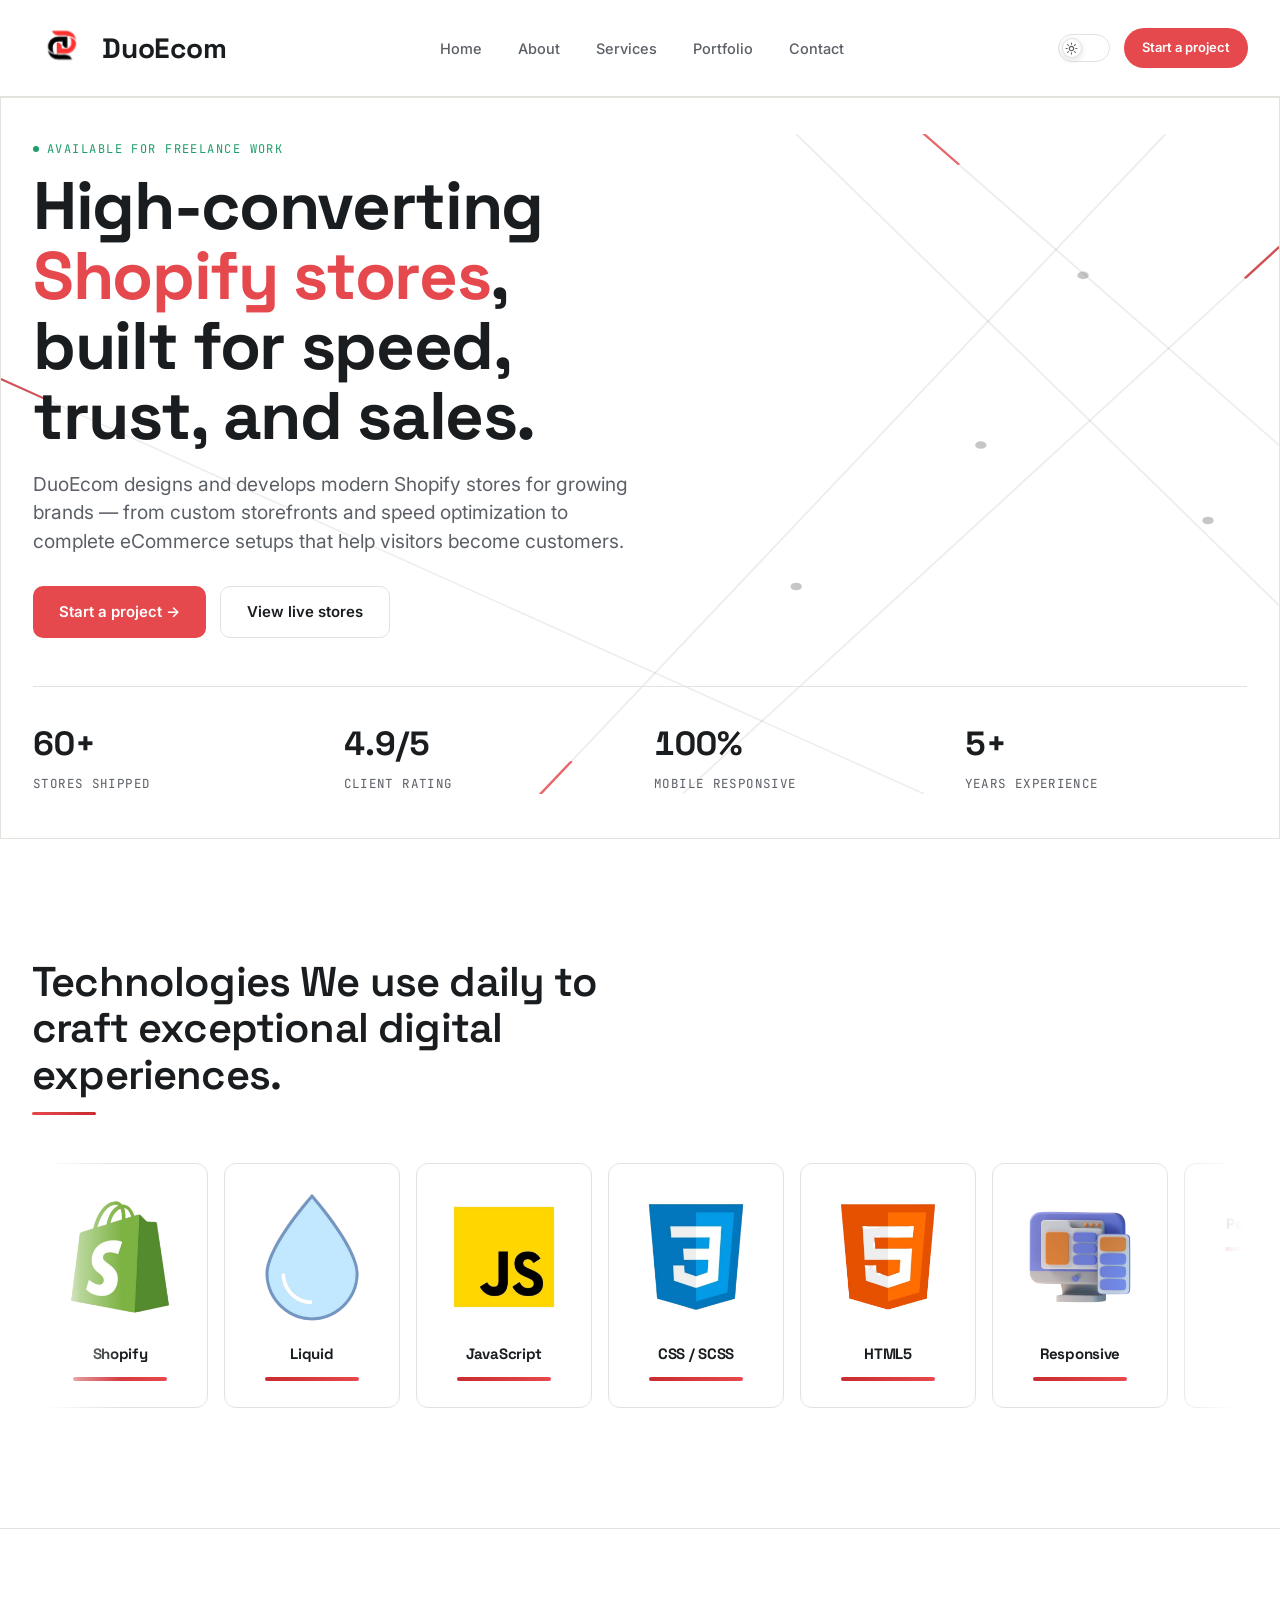
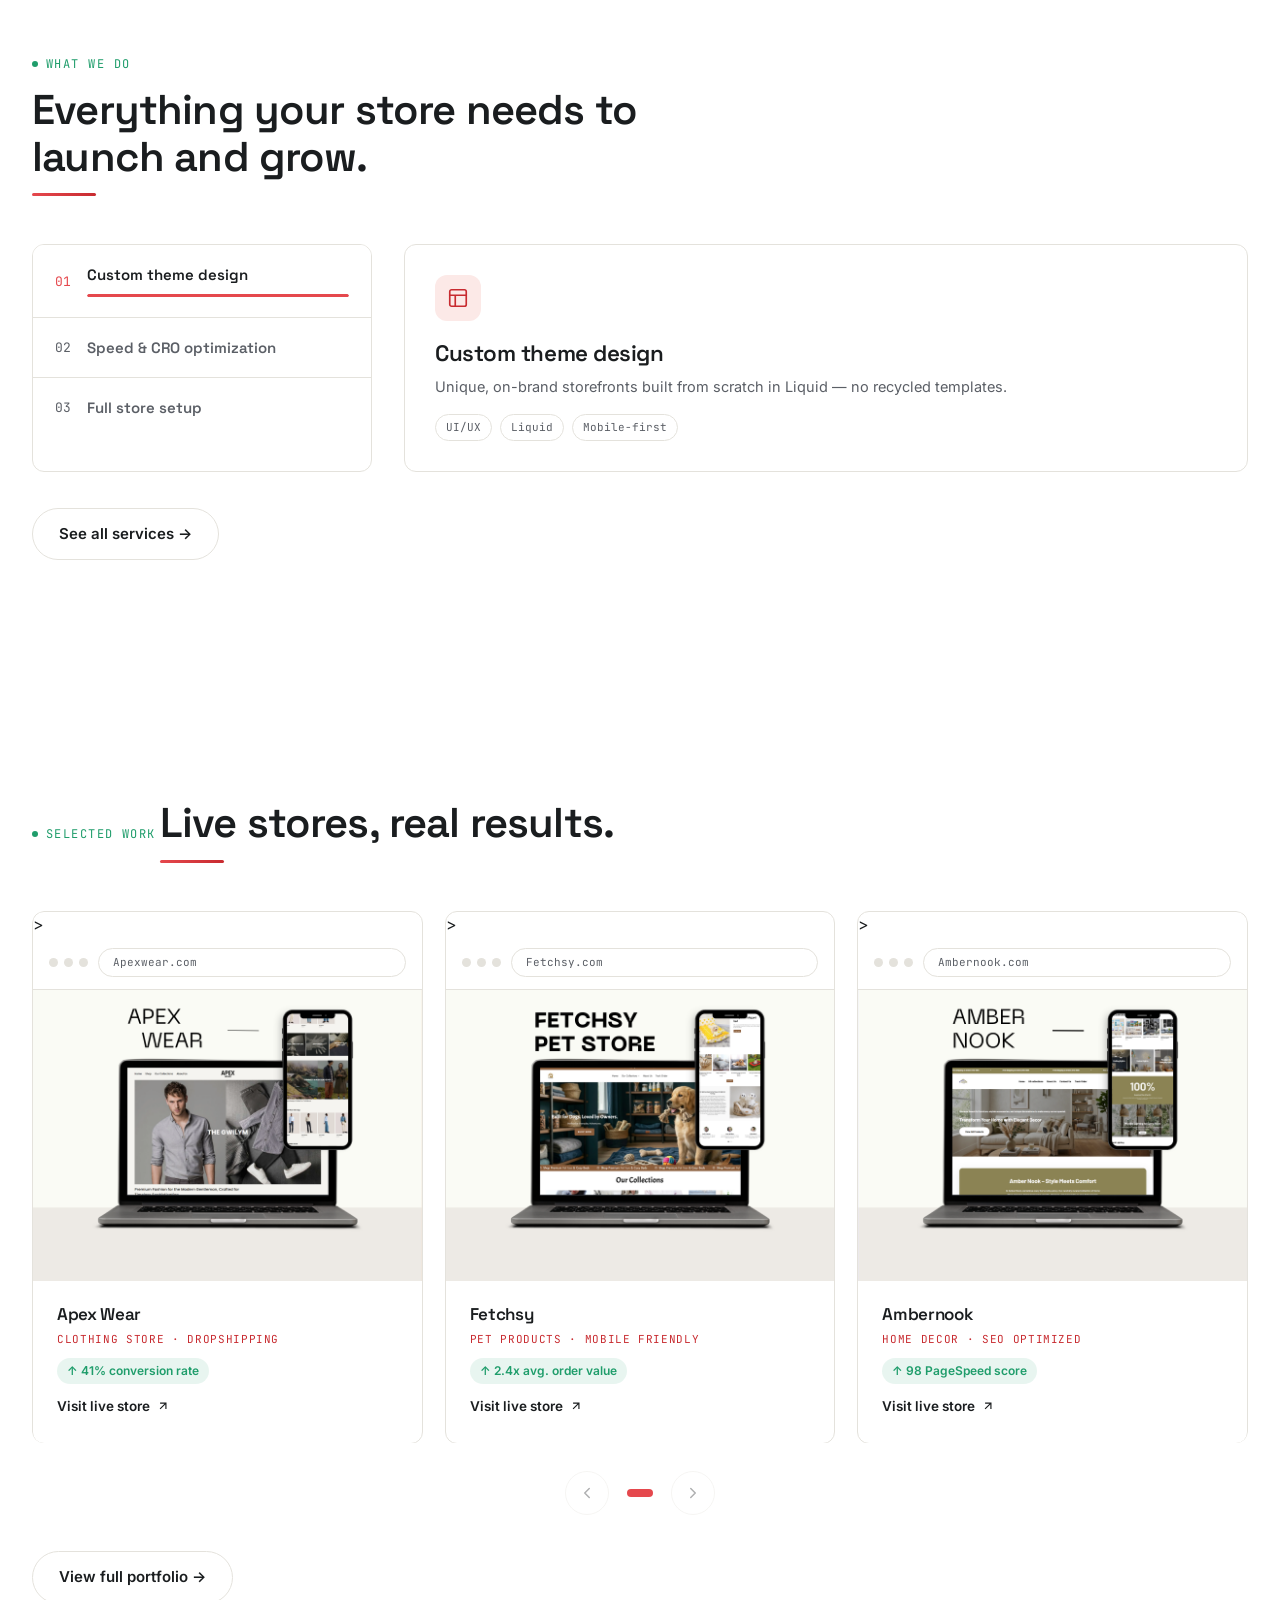
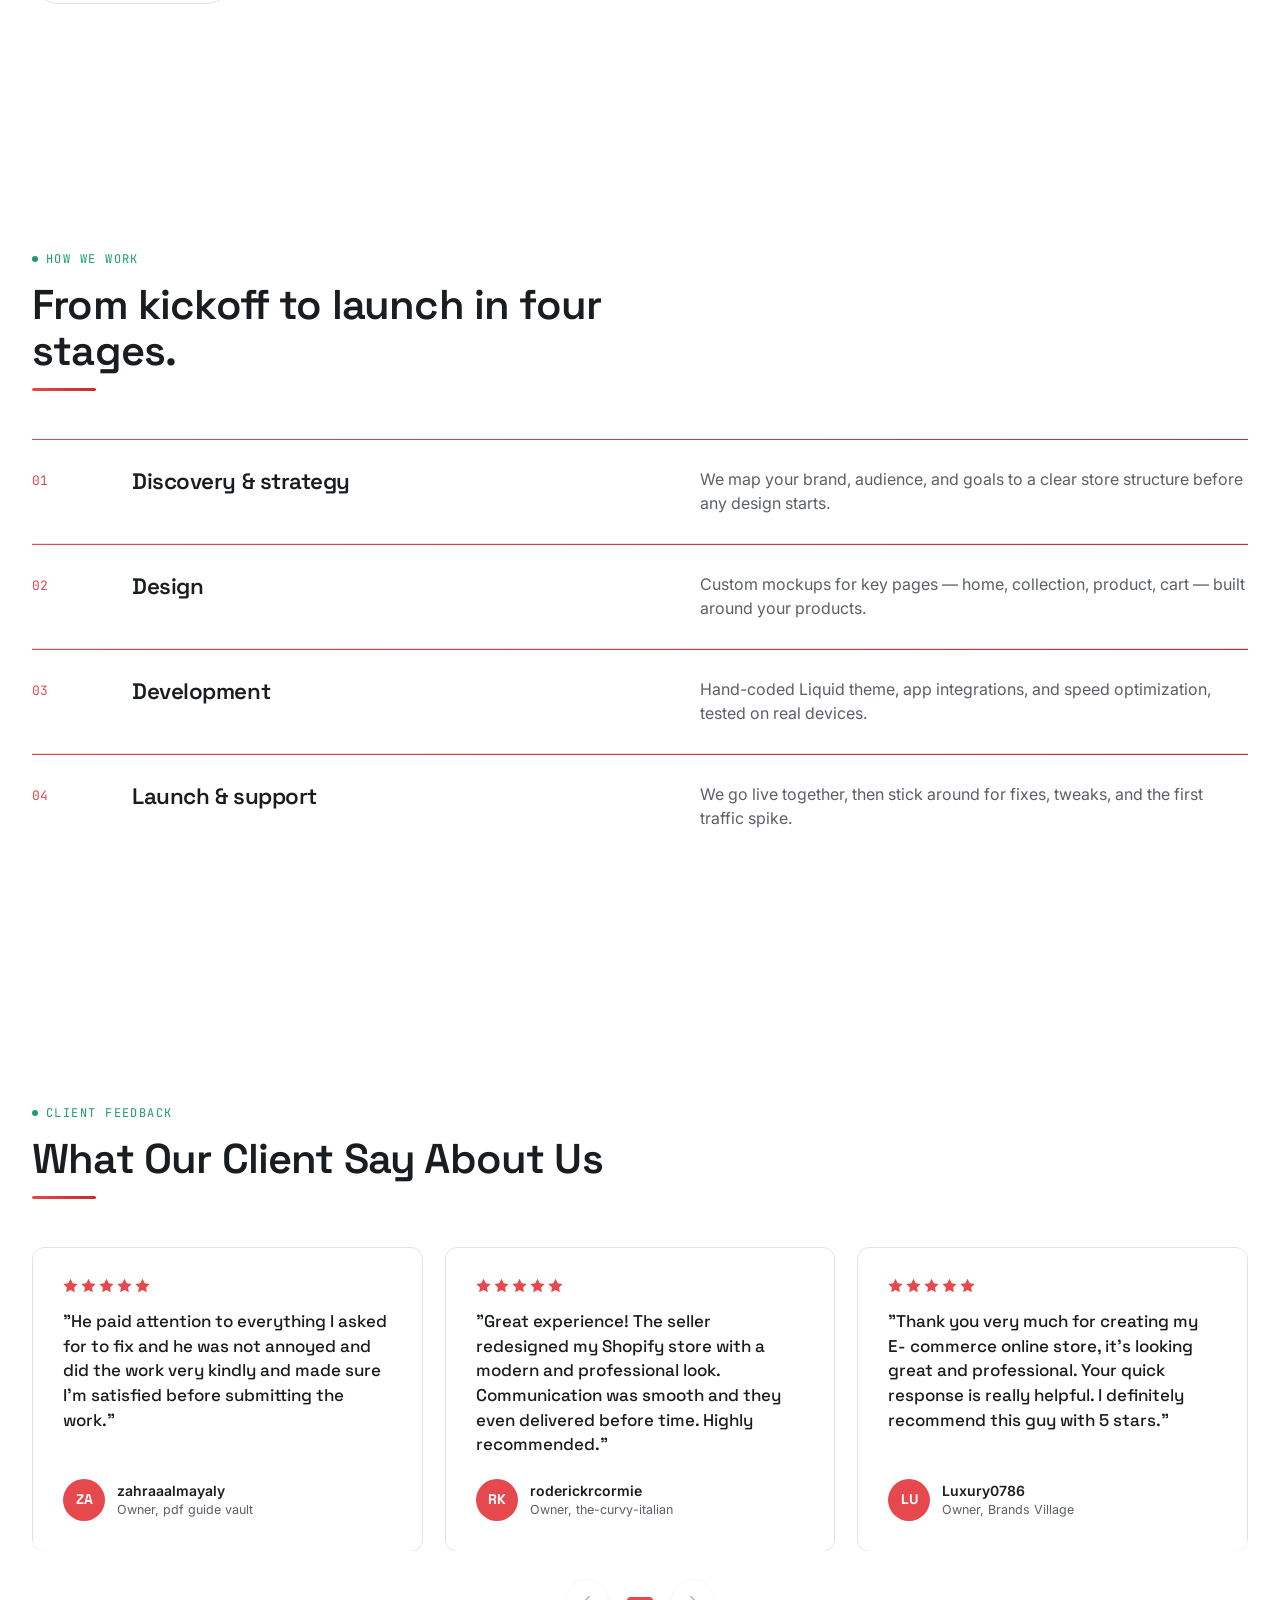
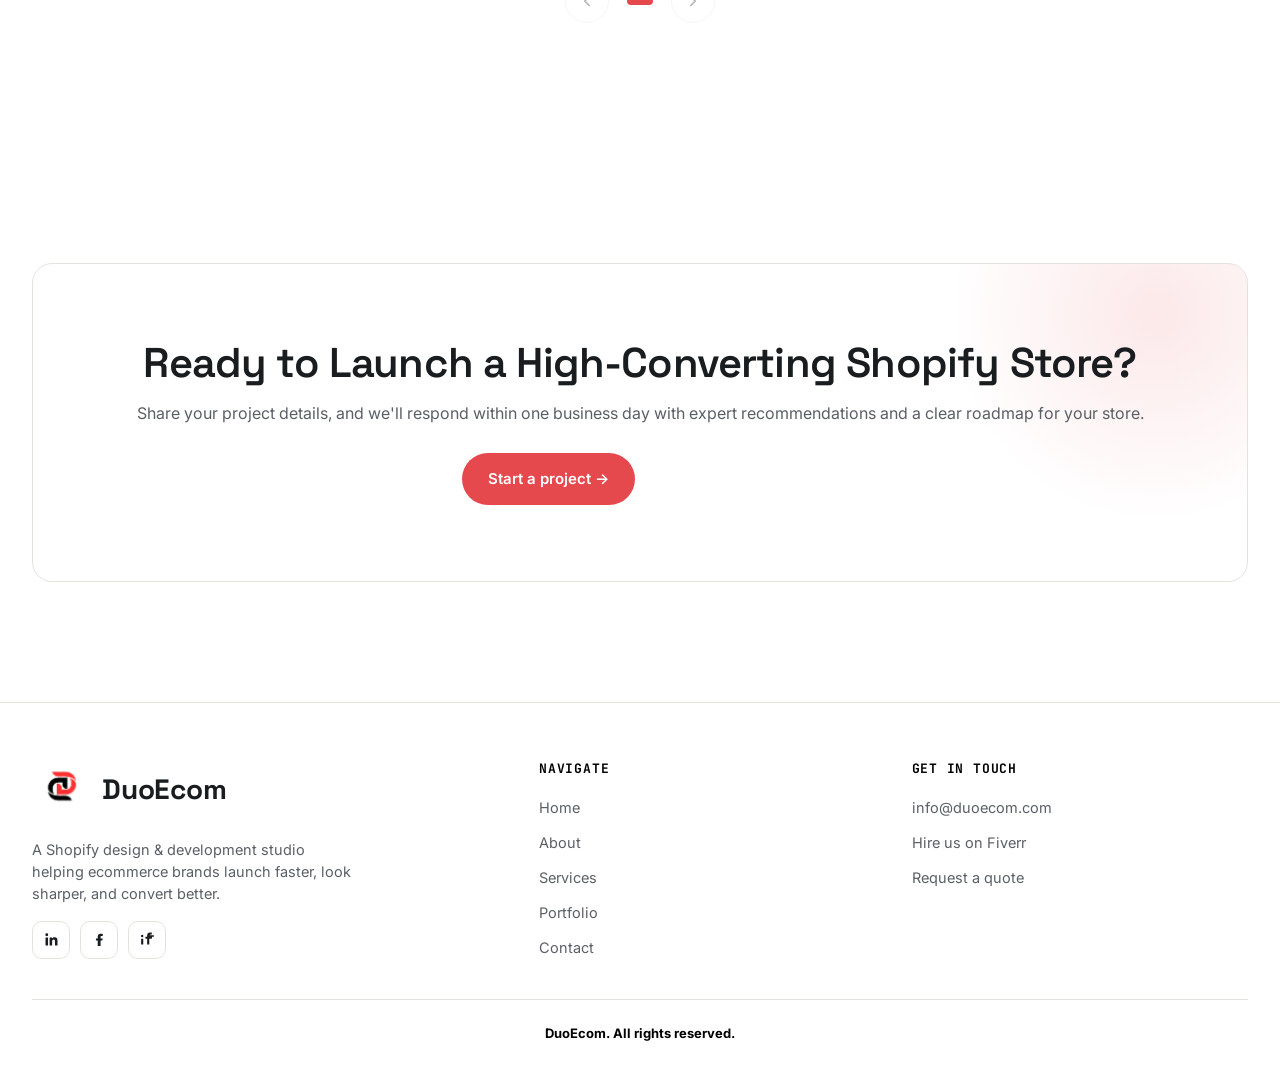
==== commit 609da2df: "minor changes" ====
--- a/index.html
+++ b/index.html
@@ -202,7 +202,7 @@
     data-aos-anchor-placement="top-bottom" 
   >
     <div class="section-head reveal">
-      <h2>Technologies I use daily to craft exceptional digital experiences.</h2>
+      <h2>Technologies We use daily to craft exceptional digital experiences.</h2>
     </div>
 
     <div class="tech-marquee reveal" data-marquee>
@@ -718,7 +718,7 @@
         </div>
       </div>
       <div class="footer-col">
-        <h4>Navigate</h4>
+        <h4 class="navig">Navigate</h4>
         <ul>
           <li><a href="index.html">Home</a></li>
           <li><a href="./pages/about.html">About</a></li>
@@ -728,7 +728,7 @@
         </ul>
       </div>
       <div class="footer-col">
-        <h4>Get in touch</h4>
+        <h4 class="navigg">Get in touch</h4>
         <ul>
           <li><a href="mailto:info@duoecom.com">info@duoecom.com</a></li>
           <li><a href="https://www.fiverr.com/aliyanyy77" target="_blank" rel="noopener">Hire us on Fiverr</a></li>
@@ -737,8 +737,8 @@
       </div>
     </div>
     <div class="footer-bottom">
-      <span>© 2026 DuoEcom. All rights reserved.</span>
-      <span>Build by Aliyan.</span>
+      <span class="rights">DuoEcom. All rights reserved.</span>
+      <!-- <span>Build by Aliyan.</span> -->
     </div>
   </div>
 </footer>
--- a/style.css
+++ b/style.css
@@ -1003,14 +1003,15 @@
 
 .footer-bottom {
   display: flex;
+  font-weight: bold;
   flex-wrap: wrap;
   gap: 12px;
-  justify-content: space-between;
+  justify-content: center;
   align-items: center;
   padding-top: 24px;
   border-top: 1px solid var(--line);
   font-size: 13px;
-  color: var(--ink-soft);
+  color: #000000;
 }
 
 /* ==========================================================================
@@ -2074,4 +2075,15 @@
         opacity: 1;
         transform: scale(1);
     }
+}
+.navig{
+  display: flex;
+  font-weight: bold !important;
+  color: #000000 !important;
+}
+.navigg{
+    display: flex;
+  font-weight: bold !important;
+  color: #000000 !important;
+
 }
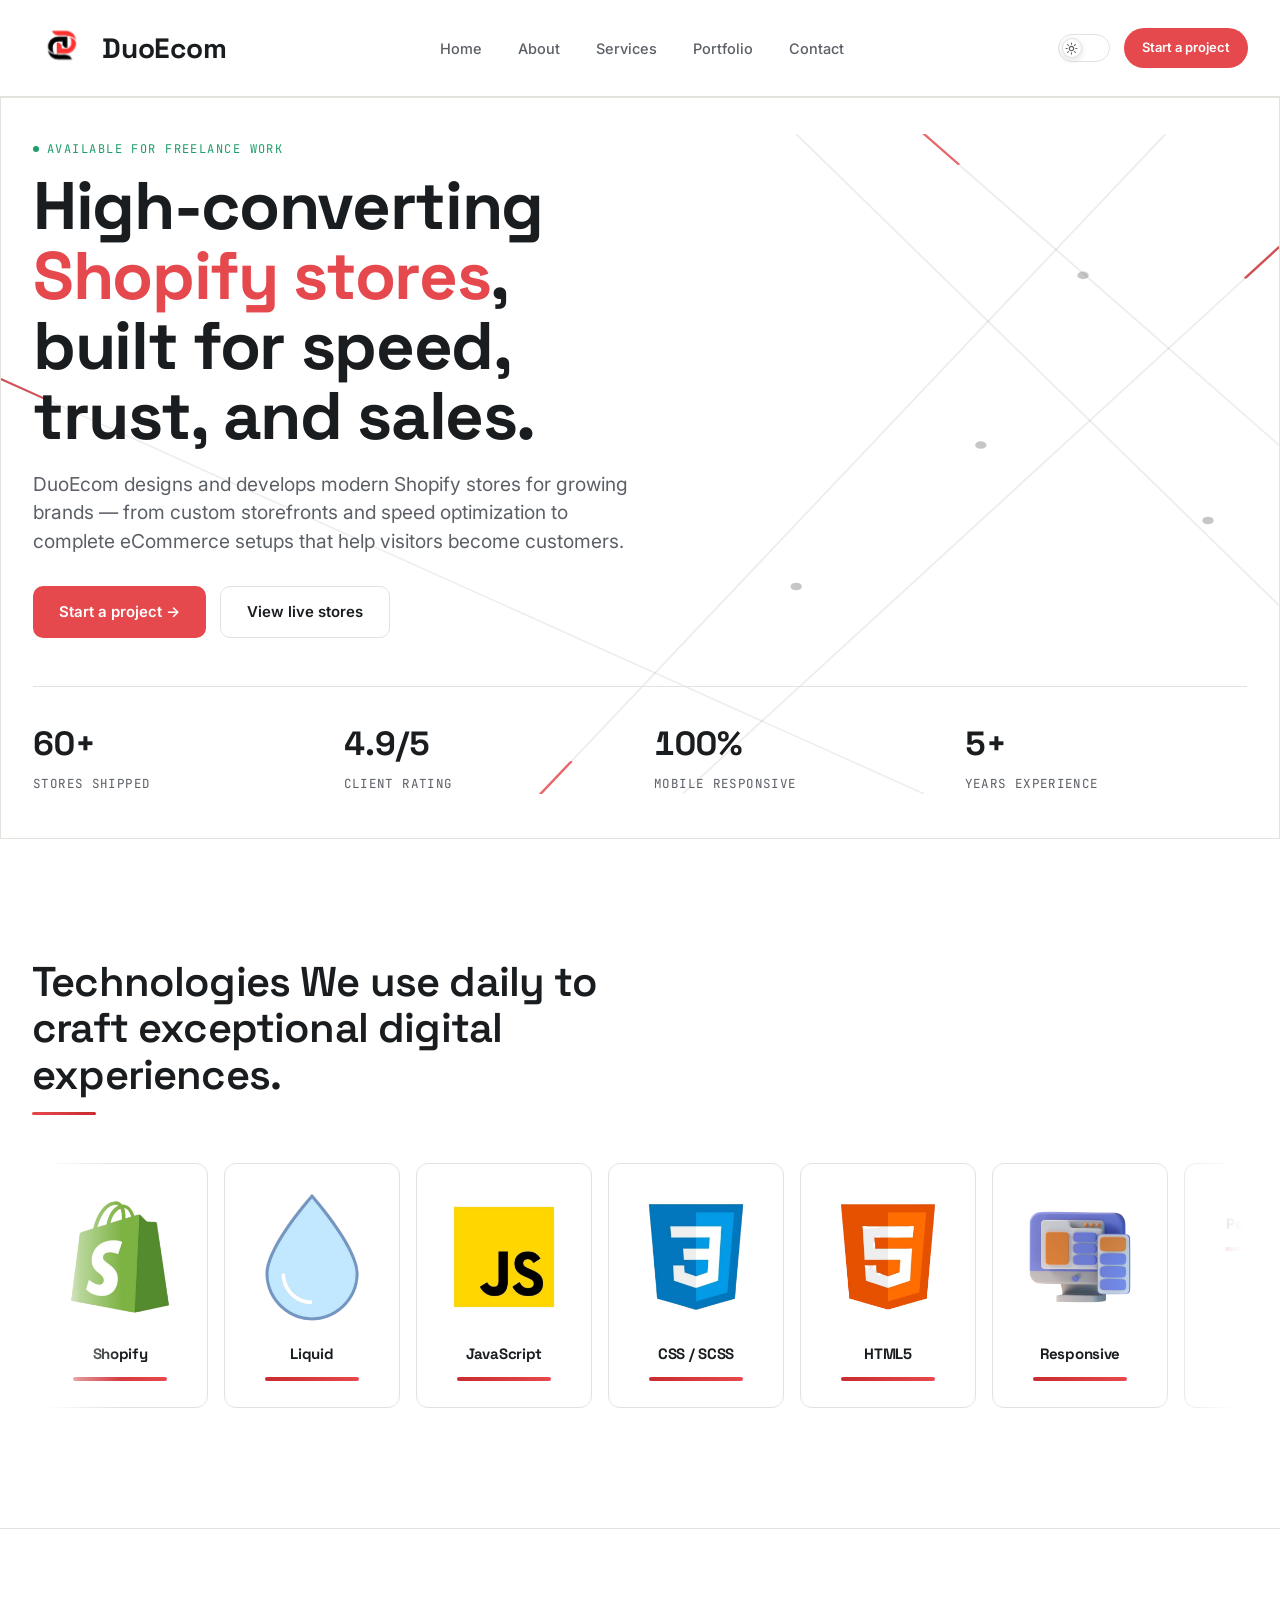
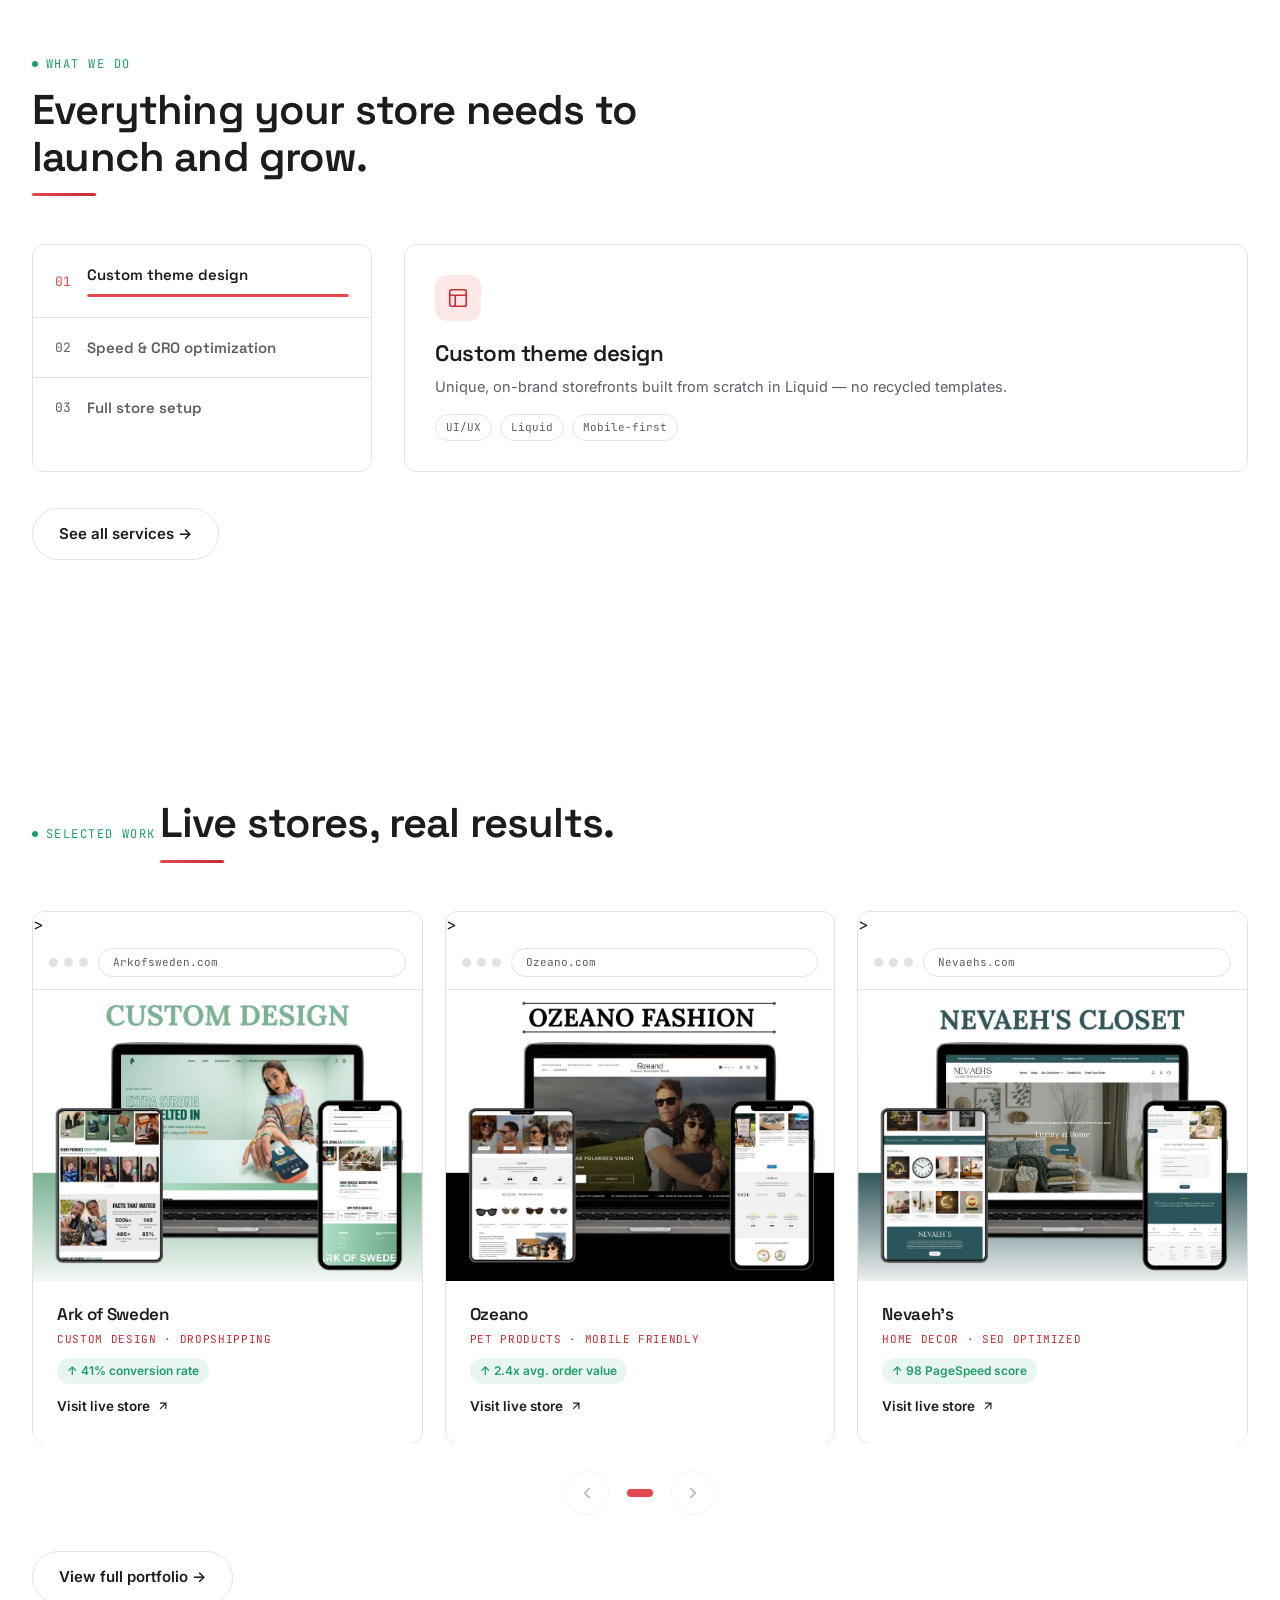
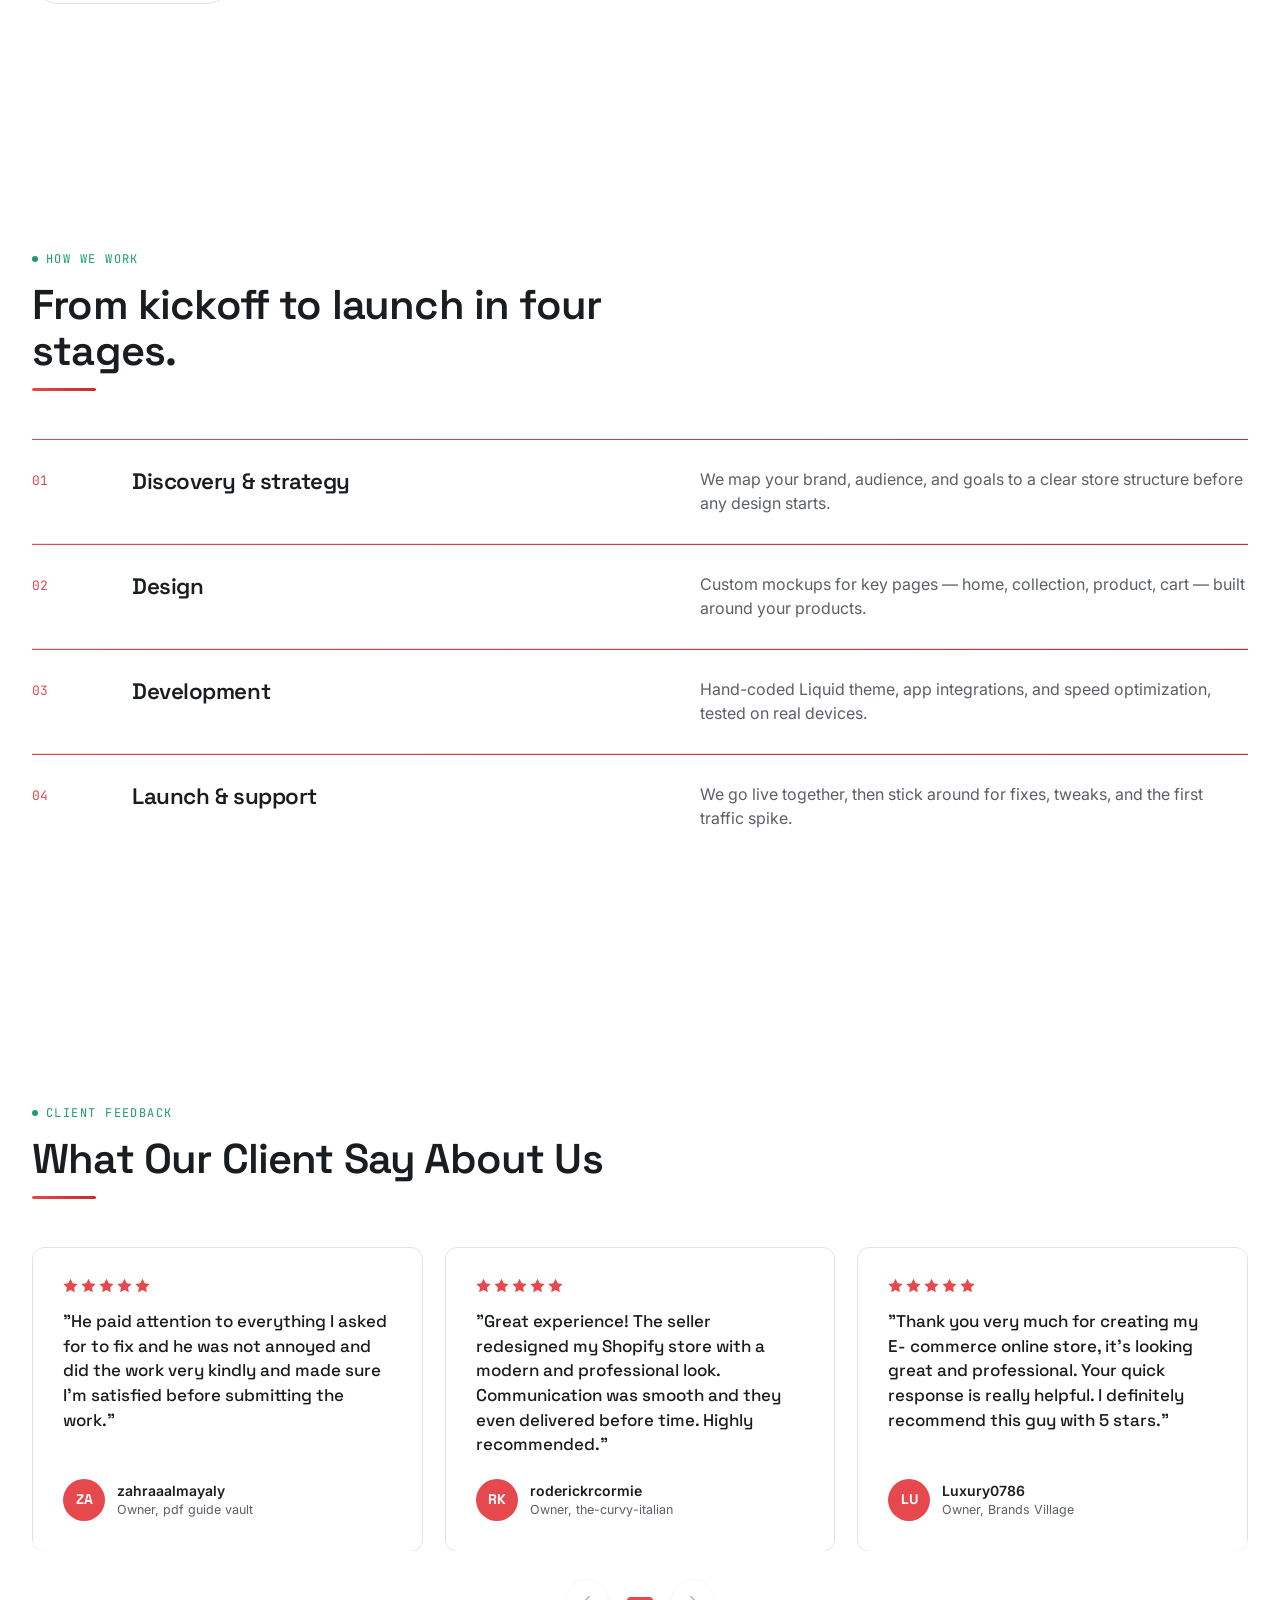
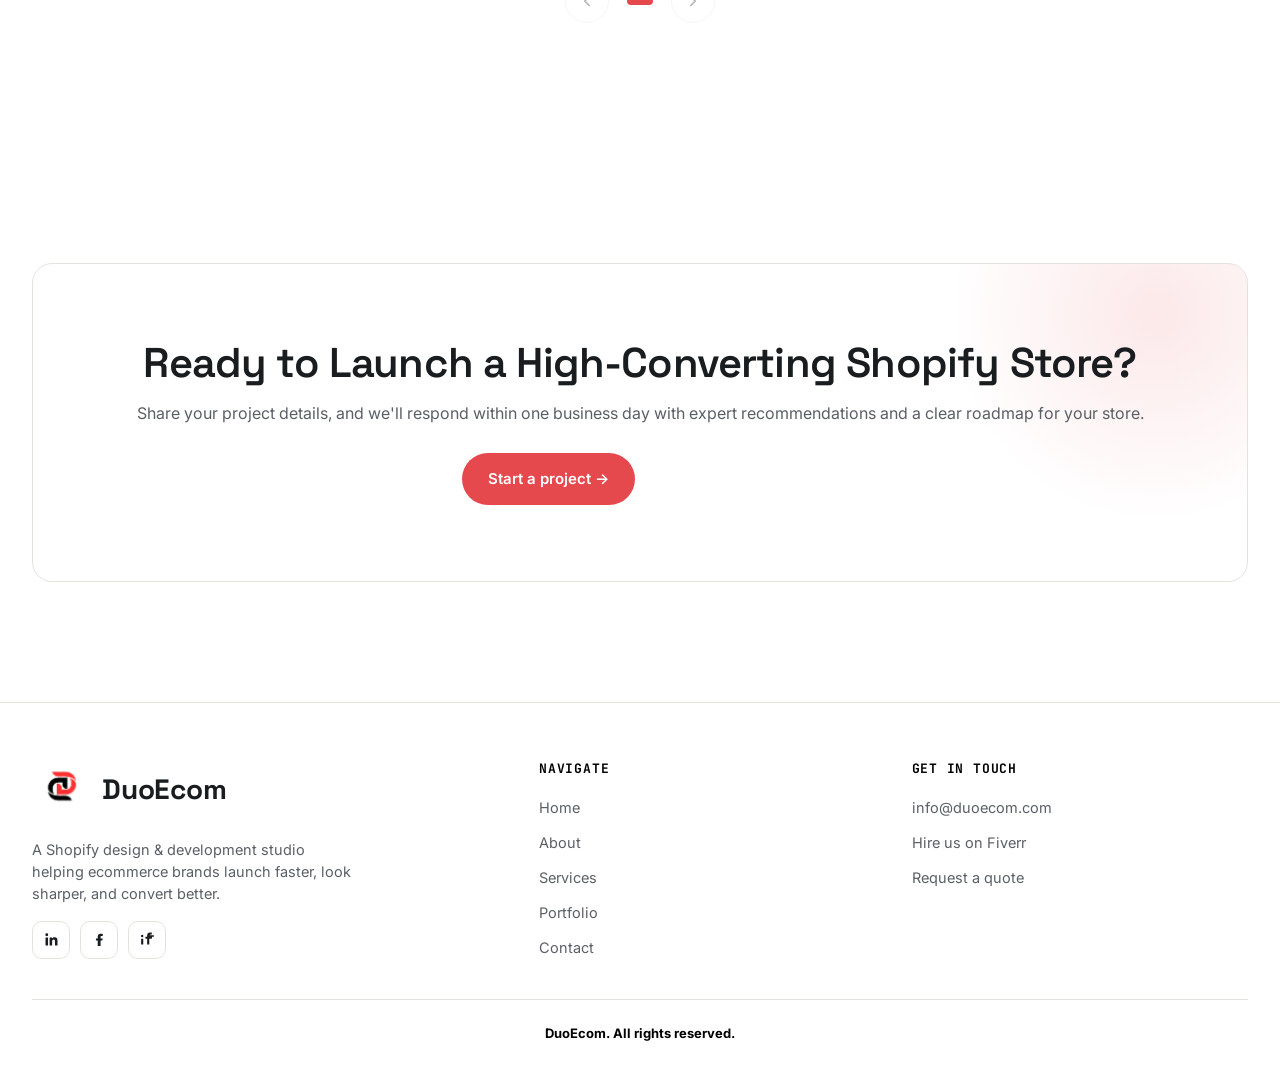
==== commit 8868d9f1: "change homepage port" ====
--- a/index.html
+++ b/index.html
@@ -431,25 +431,25 @@
               <div class="store-frame">
                 <div class="store-frame-bar">
                   <div class="store-frame-dots"><span></span><span></span><span></span></div>
-                  <div class="store-frame-url">Apexwear.com</div>
+                  <div class="store-frame-url">Arkofsweden.com</div>
                 </div>
                 <button type="button" class="store-frame-body reveal-img lightbox-trigger" style="background:linear-gradient(135deg,#FBEFE6,#F3E2D3);"
                   data-lightbox-src="./images/work1.png"
-                  data-lightbox-title="Apex Wear"
+                  data-lightbox-title="Ark of Sweden"
                   data-lightbox-cat="Clothing store · Dropshipping"
                   data-lightbox-chip="↑ 41% conversion rate"
-                  aria-label="Open Apex Wear store preview">
-                  <img src="./images/work1.png" alt="Aural Home — Shopify e-commerce store homepage design" width="800" height="500" loading="lazy" />
+                  aria-label="Open Arkofsweden store preview">
+                  <img src="./images/work1.jpg" alt="Aural Home — Shopify e-commerce store homepage design" width="800" height="500" loading="lazy" />
                   <span class="lightbox-hint">
                     <svg viewBox="0 0 24 24" fill="none" stroke="currentColor" stroke-width="2" stroke-linecap="round" stroke-linejoin="round"><path d="M15 3h6v6M9 21H3v-6M21 3l-7 7M3 21l7-7"/></svg>
                   </span>
                 </button>
               </div>
               <div class="portfolio-meta">
-                <div class="row"><h3 style="font-size:17px;">Apex Wear</h3></div>
-                <p class="cat">Clothing store · Dropshipping</p>
+                <div class="row"><h3 style="font-size:17px;">Ark of Sweden</h3></div>
+                <p class="cat">Custom Design · Dropshipping</p>
                 <span class="result-chip">↑ 41% conversion rate</span><br>
-                <a href="#" target="_blank" rel="noopener" class="portfolio-link">Visit live store <svg viewBox="0 0 24 24" fill="none" stroke="currentColor" stroke-width="2"><path d="M7 17L17 7M7 7h10v10"/></svg></a>
+                <a href="https://arkofsweden.com/" target="_blank" rel="noopener" class="portfolio-link">Visit live store <svg viewBox="0 0 24 24" fill="none" stroke="currentColor" stroke-width="2"><path d="M7 17L17 7M7 7h10v10"/></svg></a>
               </div>
             </div>
 
@@ -461,25 +461,25 @@
               <div class="store-frame">
                 <div class="store-frame-bar">
                   <div class="store-frame-dots"><span></span><span></span><span></span></div>
-                  <div class="store-frame-url">Fetchsy.com</div>
+                  <div class="store-frame-url">Ozeano.com</div>
                 </div>
                 <button type="button" class="store-frame-body reveal-img lightbox-trigger" style="background:linear-gradient(135deg,#E7EEFB,#DCE6F7);"
-                  data-lightbox-src="./images/work2.png"
-                  data-lightbox-title="Fetchsy"
-                  data-lightbox-cat="Pet products · Mobile Friendly"
+                  data-lightbox-src="./images/work2.jpg"
+                  data-lightbox-title="Ozeano"
+                  data-lightbox-cat="Fashion Collection · Mobile Friendly"
                   data-lightbox-chip="↑ 2.4x avg. order value"
-                  aria-label="Open Fetchsy store preview">
-                  <img src="./images/work2.png" alt="Peaks & Co. — Shopify e-commerce store homepage design" width="800" height="500" loading="lazy" />
+                  aria-label="Open Ozeano store preview">
+                  <img src="./images/work2.jpg" alt="Peaks & Co. — Shopify e-commerce store homepage design" width="800" height="500" loading="lazy" />
                   <span class="lightbox-hint">
                     <svg viewBox="0 0 24 24" fill="none" stroke="currentColor" stroke-width="2" stroke-linecap="round" stroke-linejoin="round"><path d="M15 3h6v6M9 21H3v-6M21 3l-7 7M3 21l7-7"/></svg>
                   </span>
                 </button>
               </div>
               <div class="portfolio-meta">
-                <div class="row"><h3 style="font-size:17px;">Fetchsy</h3></div>
+                <div class="row"><h3 style="font-size:17px;">Ozeano</h3></div>
                 <p class="cat">Pet products · Mobile Friendly</p>
                 <span class="result-chip">↑ 2.4x avg. order value</span><br>
-                <a href="#" target="_blank" rel="noopener" class="portfolio-link">Visit live store <svg viewBox="0 0 24 24" fill="none" stroke="currentColor" stroke-width="2"><path d="M7 17L17 7M7 7h10v10"/></svg></a>
+                <a href="https://ozeano.com.au/" target="_blank" rel="noopener" class="portfolio-link">Visit live store <svg viewBox="0 0 24 24" fill="none" stroke="currentColor" stroke-width="2"><path d="M7 17L17 7M7 7h10v10"/></svg></a>
               </div>
             </div>
 
@@ -491,25 +491,25 @@
               <div class="store-frame">
                 <div class="store-frame-bar">
                   <div class="store-frame-dots"><span></span><span></span><span></span></div>
-                  <div class="store-frame-url">Ambernook.com</div>
+                  <div class="store-frame-url">Nevaehs.com</div>
                 </div>
                 <button type="button" class="store-frame-body reveal-img lightbox-trigger" style="background:linear-gradient(135deg,#EDEAFB,#E3DEF6);"
                   data-lightbox-src="./images/work3.png"
-                  data-lightbox-title="Ambernook"
+                  data-lightbox-title="Nevaeh's"
                   data-lightbox-cat="Home decor · SEO Optimized"
                   data-lightbox-chip="↑ 98 PageSpeed score"
-                  aria-label="Open Ambernook store preview">
-                  <img src="./images/work3.png" alt="Lumen Skincare — Shopify e-commerce store homepage design" width="800" height="500" loading="lazy" />
+                  aria-label="Open nevaehs store preview">
+                  <img src="./images/work3.jpg" alt="Lumen Skincare — Shopify e-commerce store homepage design" width="800" height="500" loading="lazy" />
                   <span class="lightbox-hint">
                     <svg viewBox="0 0 24 24" fill="none" stroke="currentColor" stroke-width="2" stroke-linecap="round" stroke-linejoin="round"><path d="M15 3h6v6M9 21H3v-6M21 3l-7 7M3 21l7-7"/></svg>
                   </span>
                 </button>
               </div>
               <div class="portfolio-meta">
-                <div class="row"><h3 style="font-size:17px;">Ambernook</h3></div>
+                <div class="row"><h3 style="font-size:17px;">Nevaeh's</h3></div>
                 <p class="cat">Home decor · SEO Optimized</p>
                 <span class="result-chip">↑ 98 PageSpeed score</span><br>
-                <a href="#" target="_blank" rel="noopener" class="portfolio-link">Visit live store <svg viewBox="0 0 24 24" fill="none" stroke="currentColor" stroke-width="2"><path d="M7 17L17 7M7 7h10v10"/></svg></a>
+                <a href="https://nevaehsclosetpremiumoutlet.com/" target="_blank" rel="noopener" class="portfolio-link">Visit live store <svg viewBox="0 0 24 24" fill="none" stroke="currentColor" stroke-width="2"><path d="M7 17L17 7M7 7h10v10"/></svg></a>
               </div>
             </div>
 
--- a/style.css
+++ b/style.css
@@ -409,7 +409,7 @@
   flex-direction: column;
   justify-content: center;
   padding: 32px;
-  margin-top: -150px;
+  margin-top: -110px;
   transform: translateY(-100%);
   transition: transform .4s var(--ease);
   opacity: 0;
@@ -1444,11 +1444,6 @@
   #preloader .preloader-bar::after { animation: none; left: 0; width: 100%; }
 }
 
-/* ==========================================================================
-   Hero — premium card with decorative network graphic.
-   Theme-aware: uses --bg-soft/--ink/--ink-soft/--line tokens so light mode
-   gets a light card + dark text, dark mode gets a dark card + light text.
-   ========================================================================== */
 .hero {
   padding-top: 0;
   padding-bottom: 0;
@@ -1551,15 +1546,6 @@
   .hero-network { transform: none !important; }
 }
 
-/* ==========================================================================
-   NEW PREMIUM FUNCTIONAL SECTIONS
-   (w3lead-style interactions: infinite logo/tech marquee, a numbered
-   tabbed services panel, and a swipeable/draggable carousel used for both
-   the portfolio preview and the testimonials. Content is unchanged — only
-   the interaction layer is new.)
-   ========================================================================== */
-
-/* ---------- Tech marquee (infinite auto-scroll) ---------- */
 .tech-marquee {
   position: relative;
   overflow: hidden;
@@ -1801,12 +1787,6 @@
   .carousel-track { transition: none; }
 }
 
-/* ==========================================================================
-   Portfolio lightbox — opens the clicked store preview large and centered,
-   growing outward from the spot that was clicked (like an expanding photo),
-   with the caption/result underneath. Closes via the × button, a click on
-   the backdrop, or Escape.
-   ========================================================================== */
 .lightbox {
   position: fixed;
   inset: 0;
@@ -1899,15 +1879,6 @@
   .lightbox, .lightbox-dialog { transition: none; }
 }
 
-/* ==========================================================================
-   EXTRA SECTION ANIMATIONS — agency-style scroll motion
-   (Additive only: builds on the existing .reveal / .in-view system that
-   main.js already toggles via IntersectionObserver, so no JS changes are
-   required. Nothing here touches content, only how each section arrives
-   on screen and reacts on hover.)
-   ========================================================================== */
-
-/* ---------- Section headings: animated accent underline draws in ---------- */
 .section-head h2 {
   position: relative;
   display: inline-block;
@@ -2086,4 +2057,9 @@
   font-weight: bold !important;
   color: #000000 !important;
 
+}
+[data-theme="dark"] .navig,
+[data-theme="dark"] .navigg,
+[data-theme="dark"] .footer-bottom {
+  color: #ffffff !important;
 }
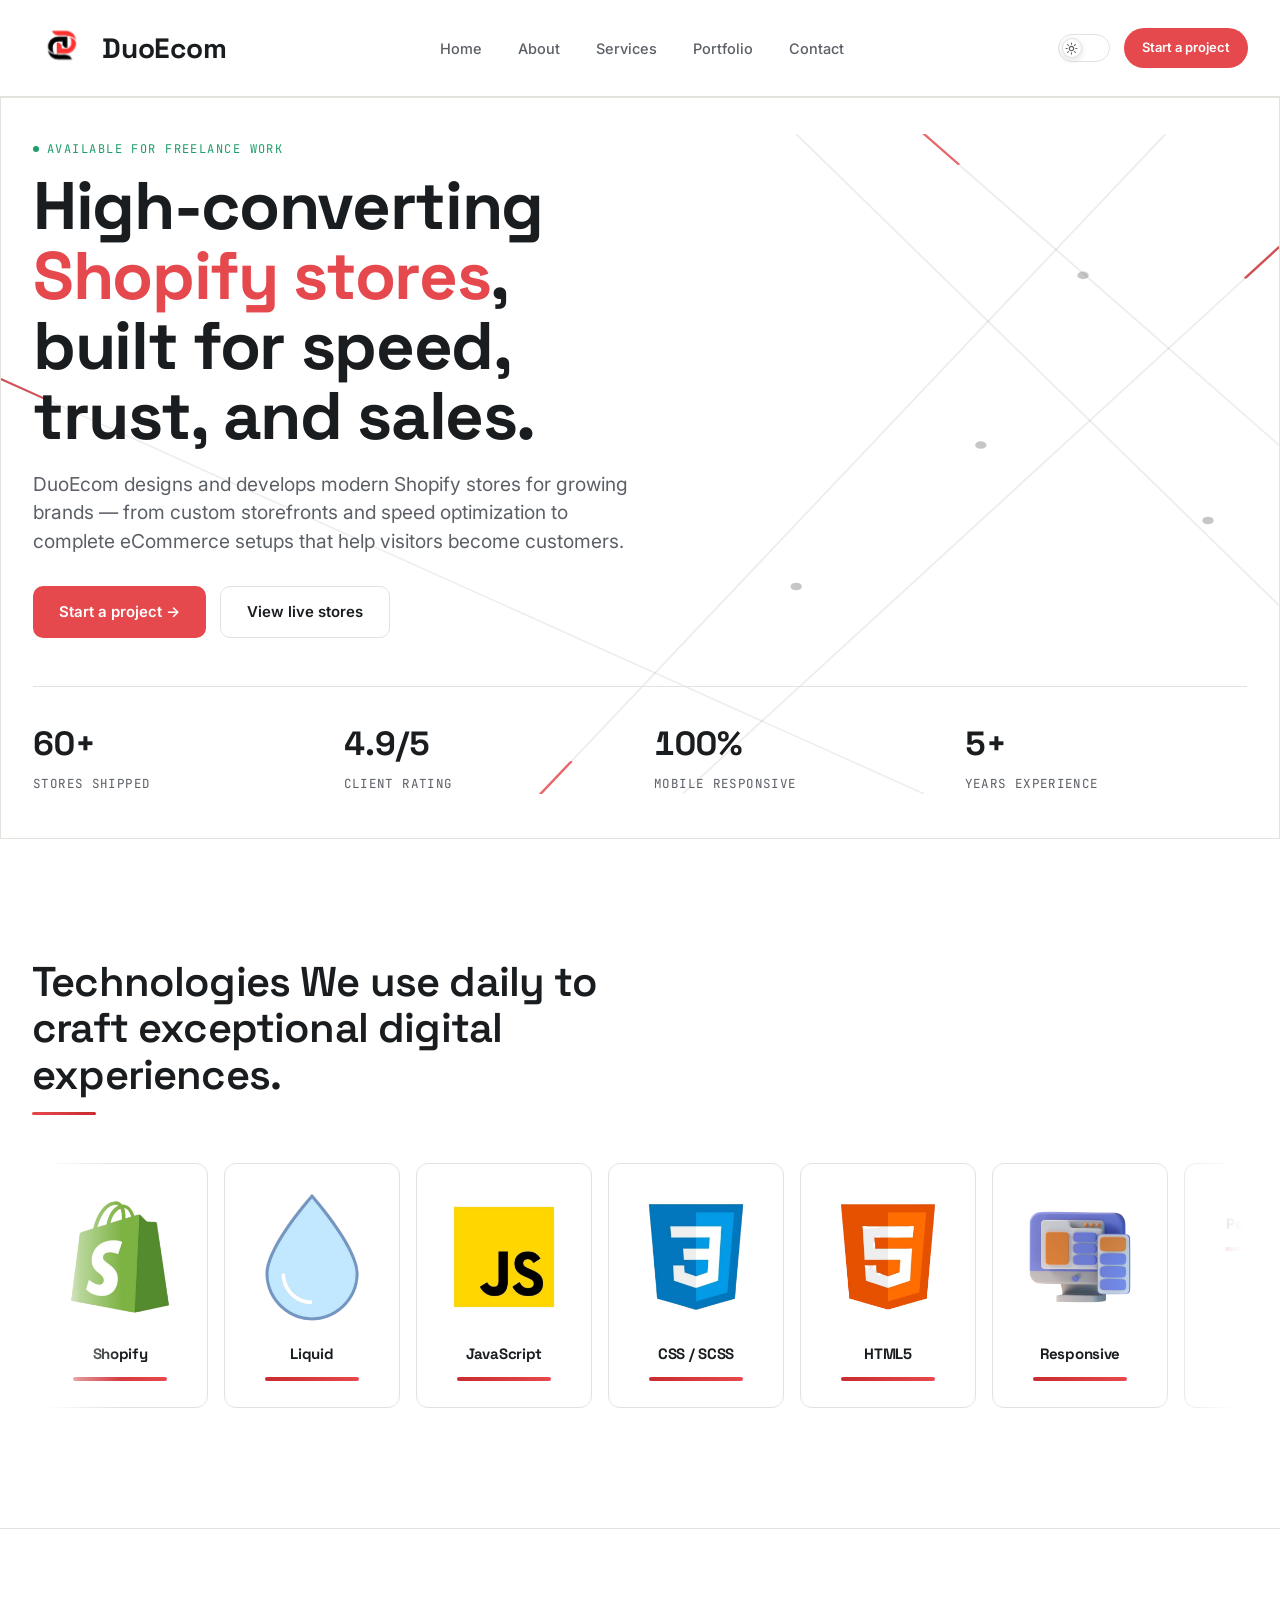
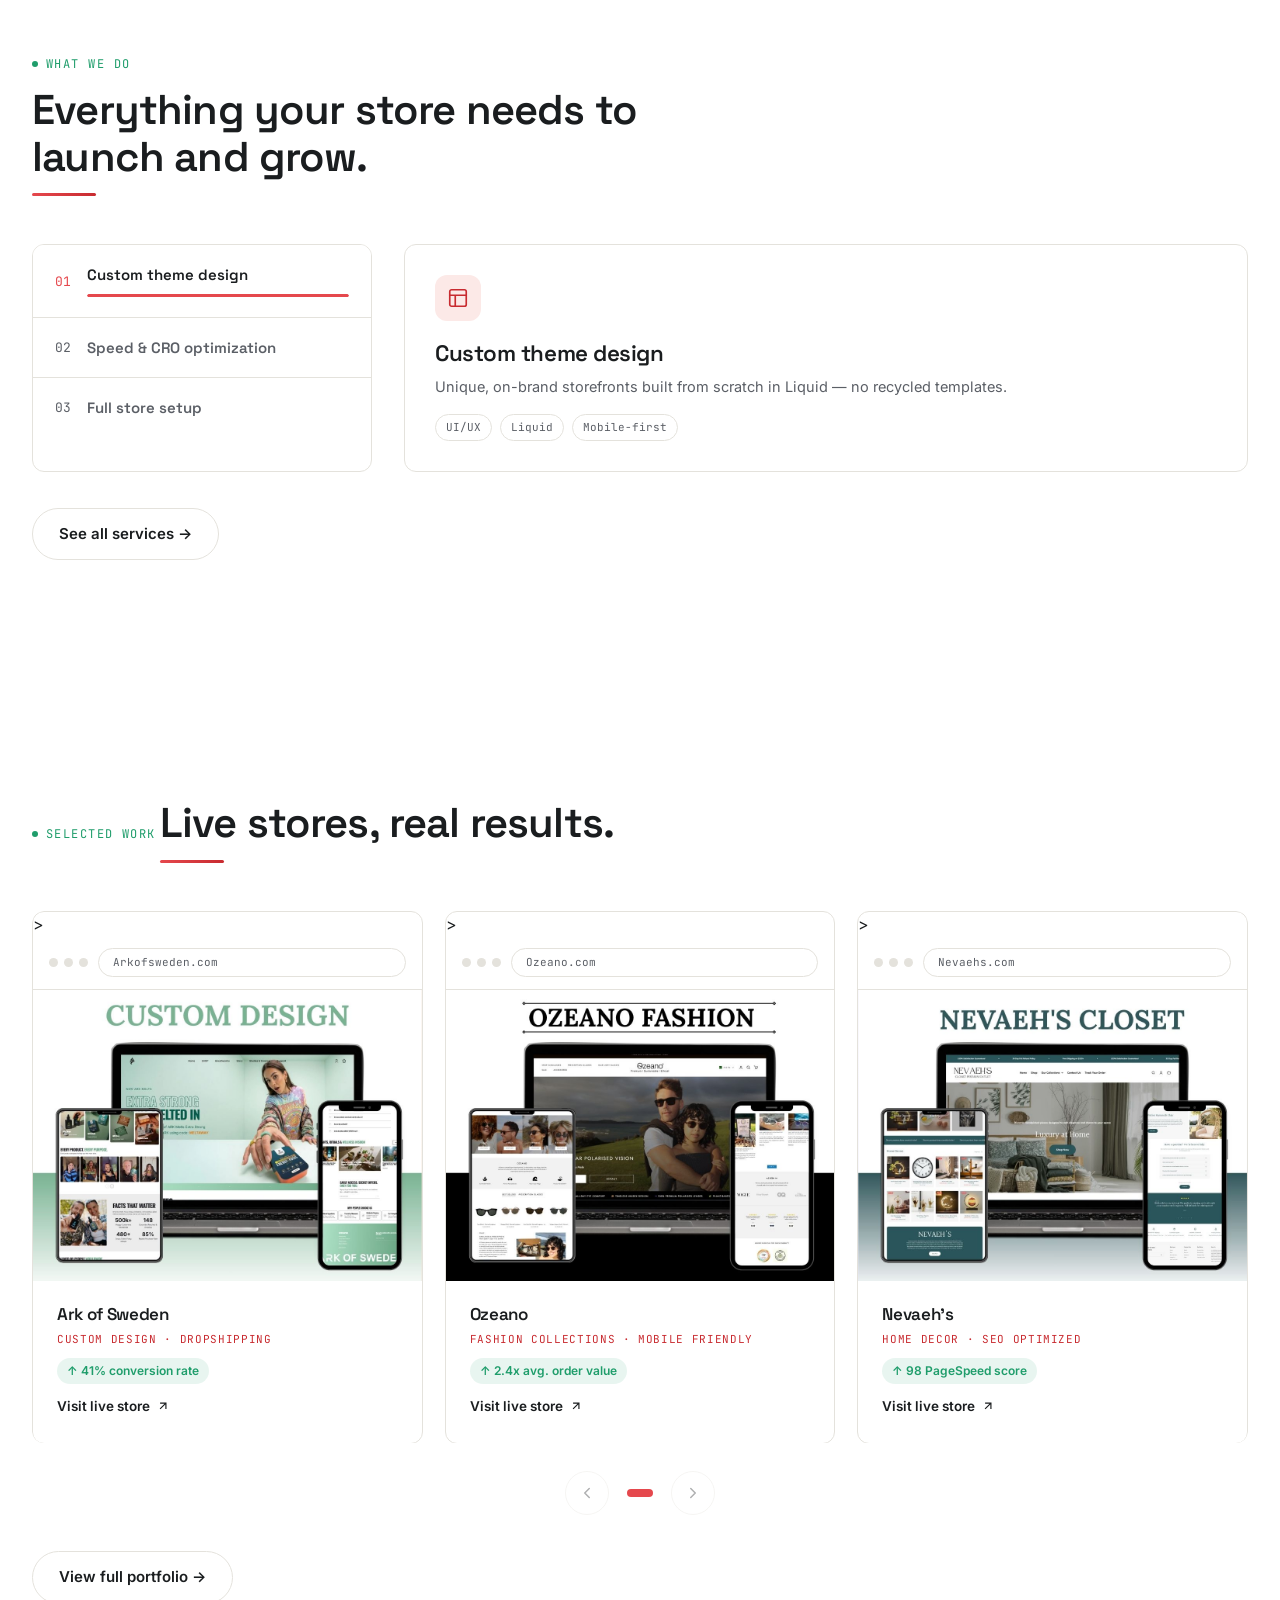
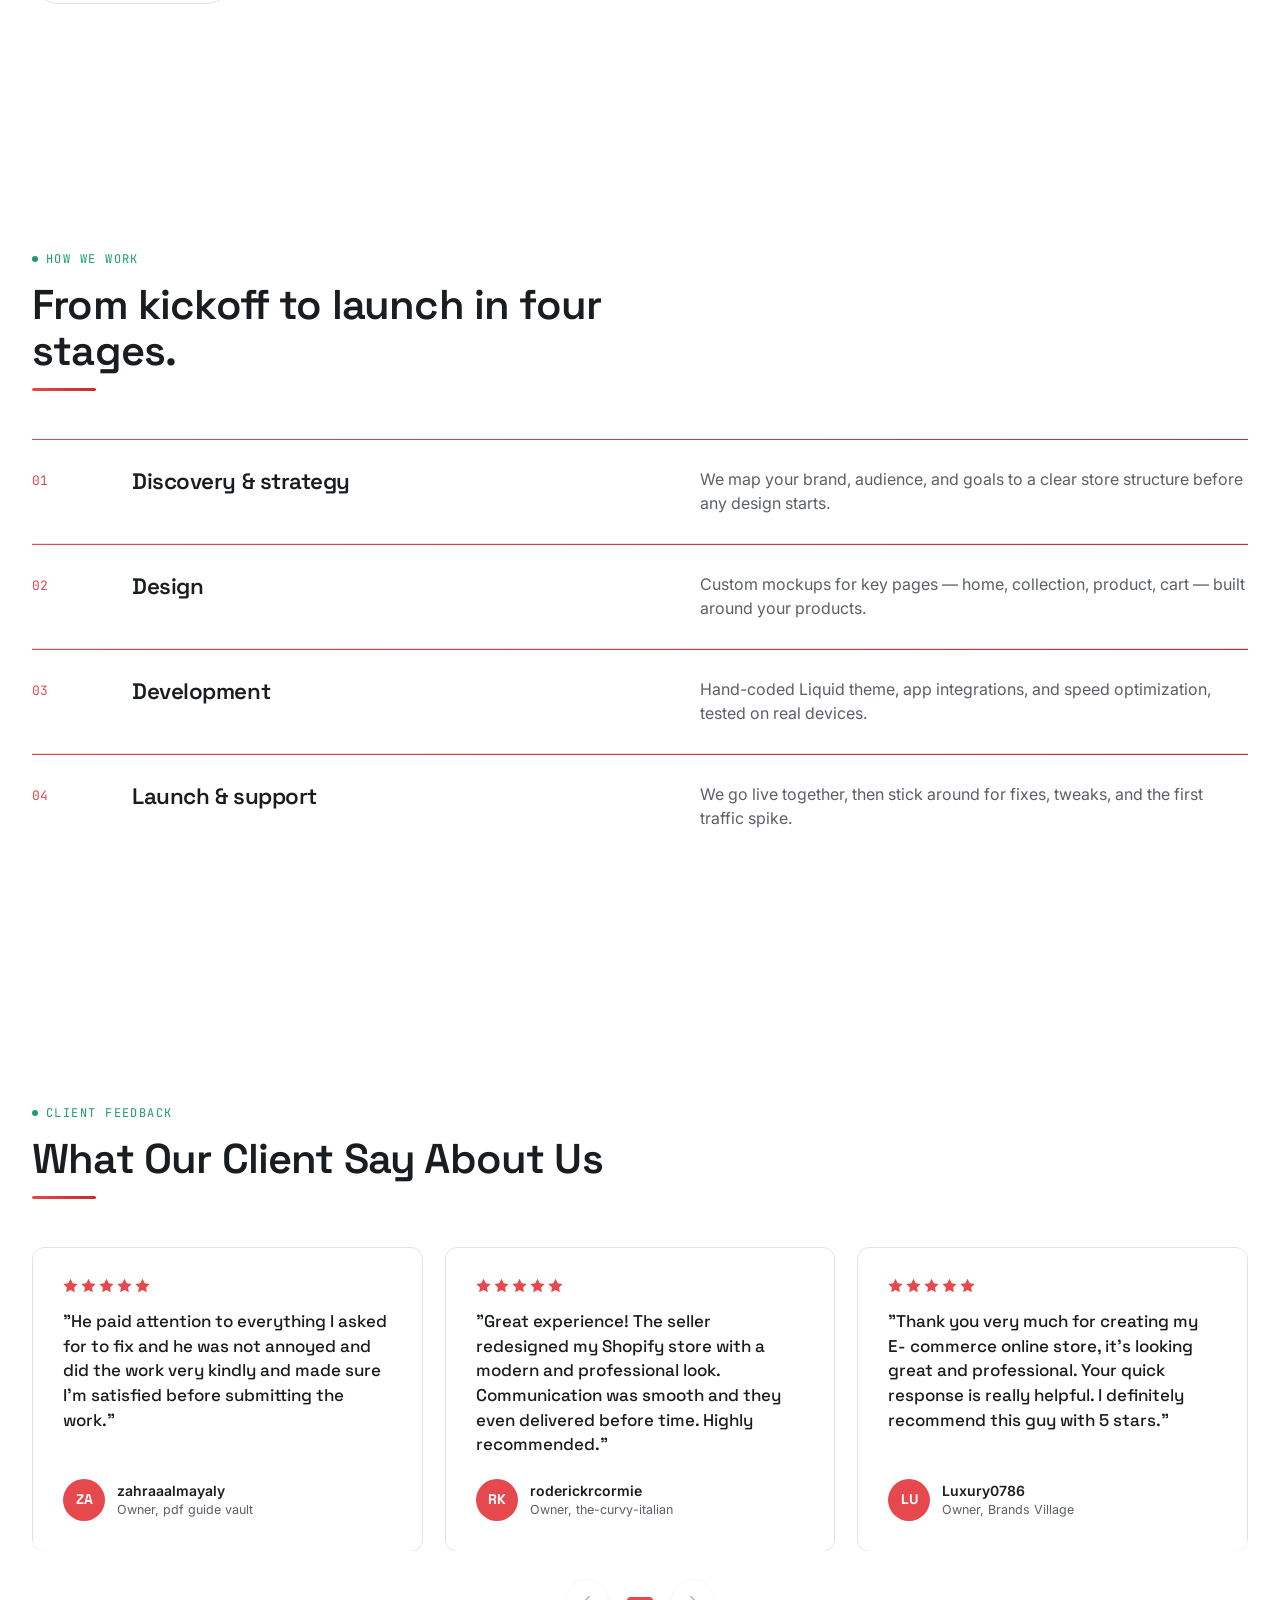
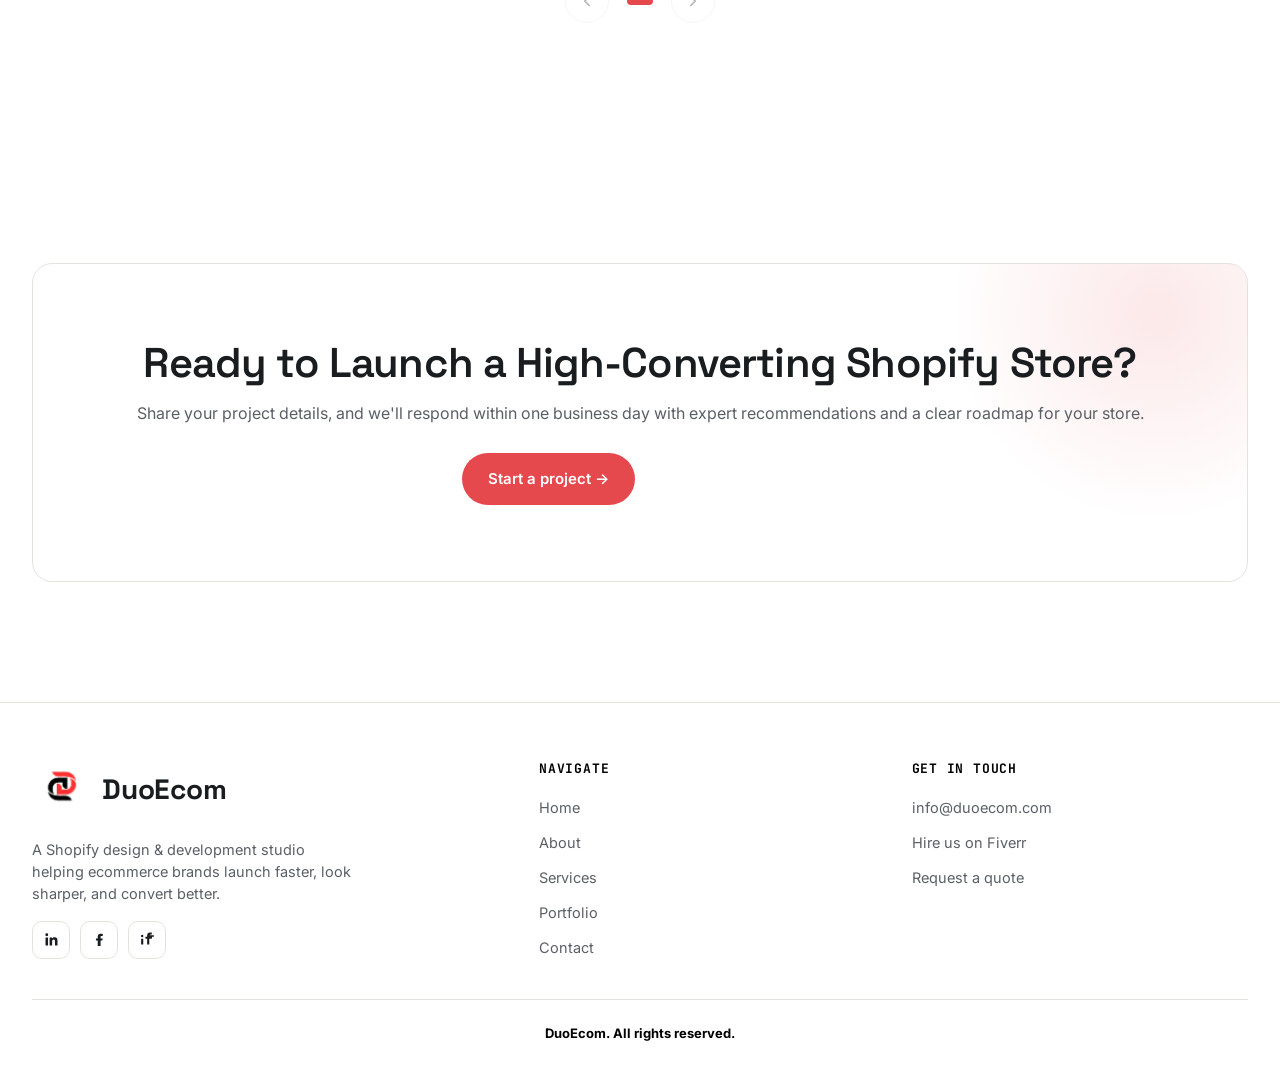
==== commit 696583f6: "first commit" ====
--- a/index.html
+++ b/index.html
@@ -477,7 +477,7 @@
               </div>
               <div class="portfolio-meta">
                 <div class="row"><h3 style="font-size:17px;">Ozeano</h3></div>
-                <p class="cat">Pet products · Mobile Friendly</p>
+                <p class="cat">Fashion Collections · Mobile Friendly</p>
                 <span class="result-chip">↑ 2.4x avg. order value</span><br>
                 <a href="https://ozeano.com.au/" target="_blank" rel="noopener" class="portfolio-link">Visit live store <svg viewBox="0 0 24 24" fill="none" stroke="currentColor" stroke-width="2"><path d="M7 17L17 7M7 7h10v10"/></svg></a>
               </div>
